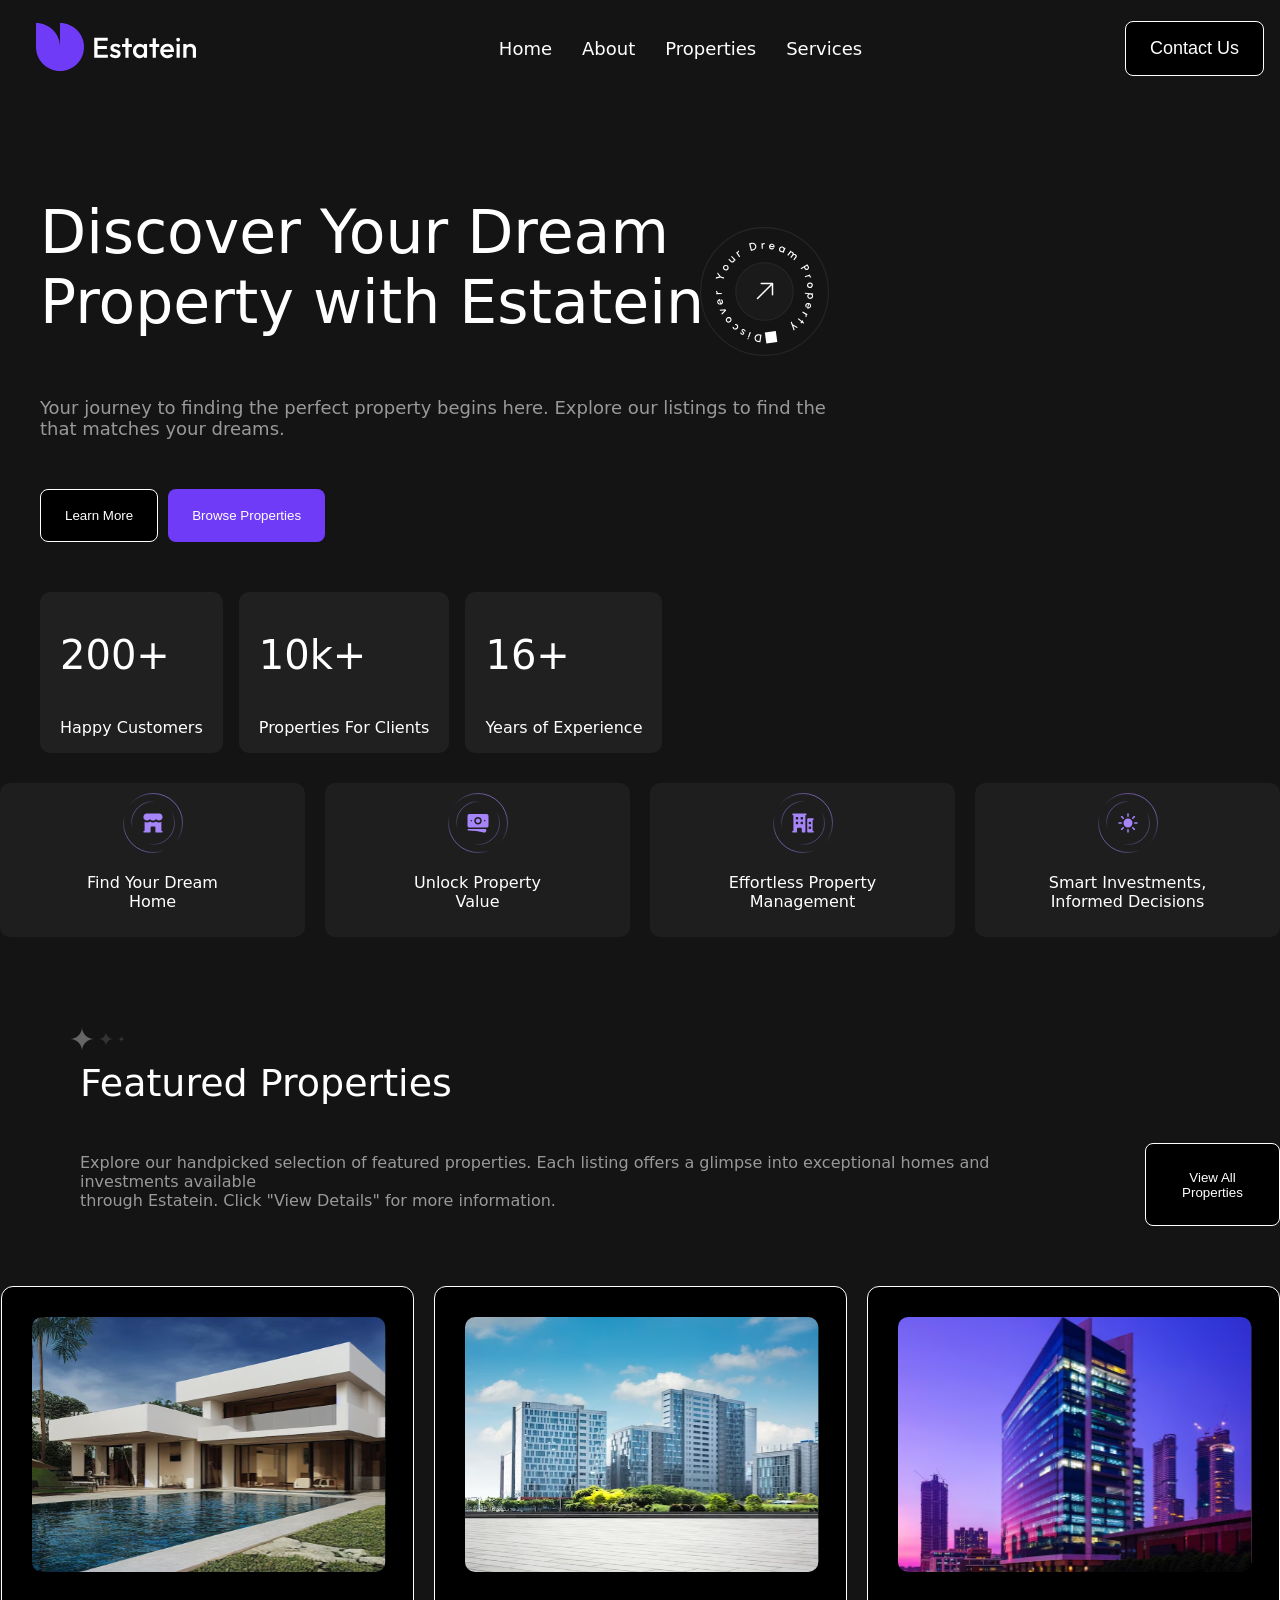
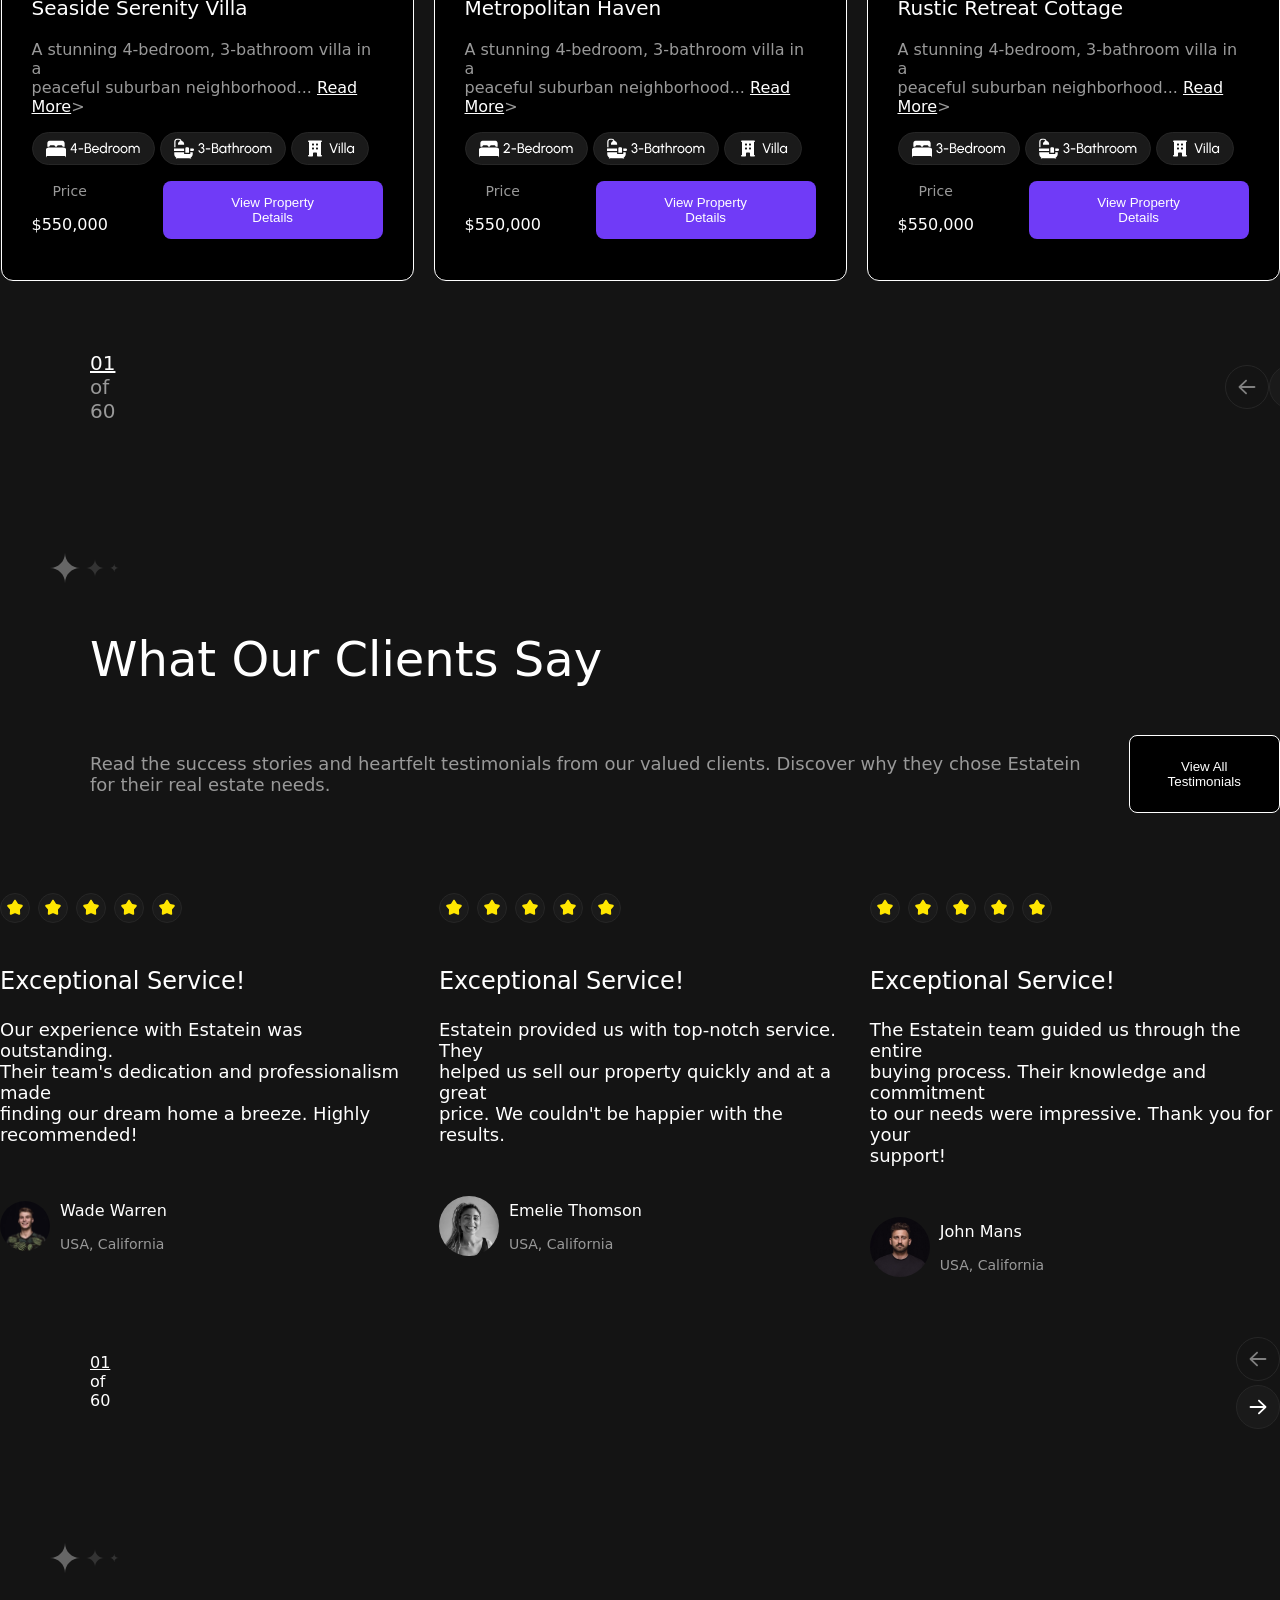
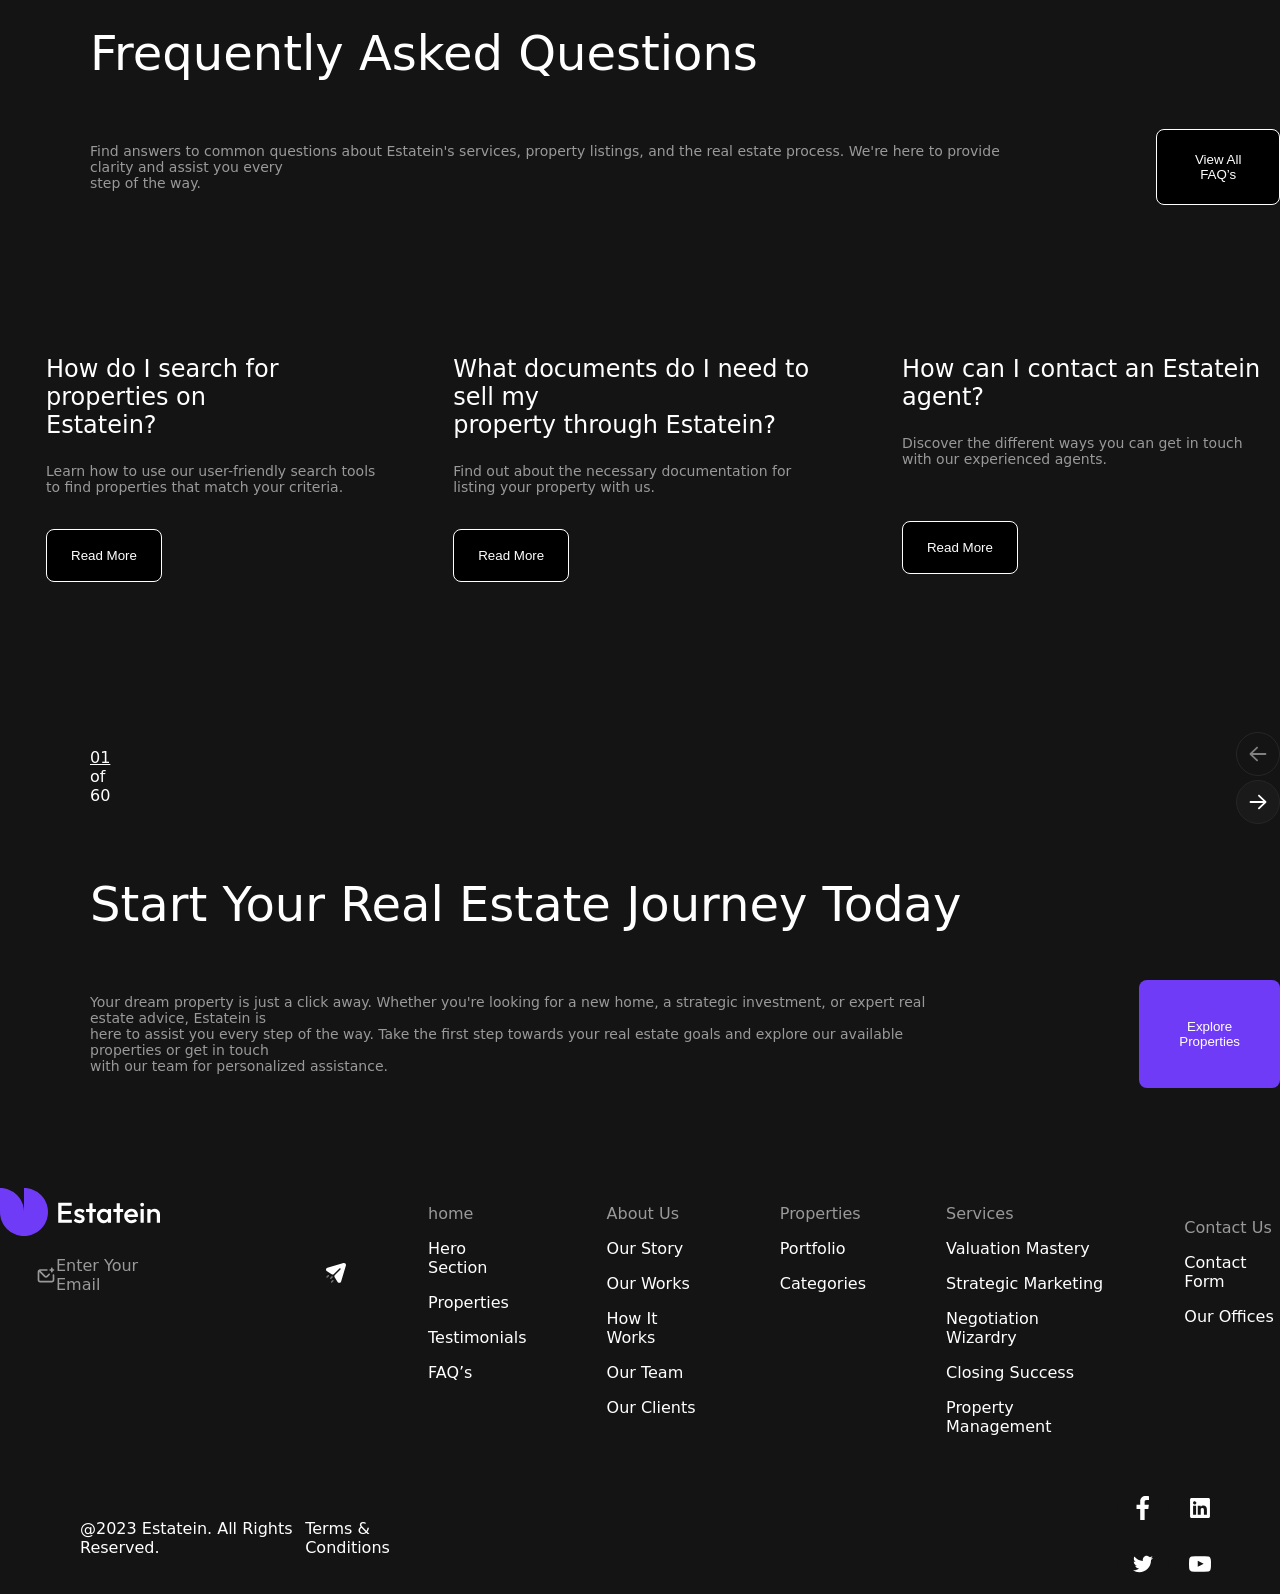
==== index.html @ 076585f3 "6oylik" ====
<!DOCTYPE html>
 <html lang="en">
 <head>
    <meta charset="UTF-8">
    <meta name="viewport" content="width=device-width, initial-scale=1.0">
    <title>Estate</title>
    <link rel="stylesheet" href="./styles/main.css">
 </head>
 <body>
    <nav class="nav">
        <div class="container">
            <div class="nav__wrapper">
                 <a href="#"><img class="nav__img--image" src="./aseets/icon/Logo (2).svg" alt=""></a>
                 <ul class="nav__ul">
                    <li><a href="#"><span>Home</span></a></li>
                    <li><a href="#"><span>About</span></a></li>
                    <li><a href="#"><span>Properties</span></a></li>
                    <li><a href="#"><span>Services</span></a></li>
                 </ul>
                 <button class="nav__btn">Contact Us</button>
                 <img class="nav__img" src="./aseets/icon/Icon (1).svg" alt="">
            </div>
        </div>
    </nav>
    <main>
        <section class="hero">
            <div class="container">
                <div class="hero__wrapper">
                    <img class="hero__image" src="./aseets/images/Container.svg" alt="">
                    <p class="hero__title">Discover Your Dream <br>Property with Estatein</p>
                    <p class="hero__infos">Your journey to finding the perfect property begins here. <br>Explore our listings to find the home that matches your <br>dreams.</p>
                    <div>
                        <button class="hero__btn--button">Learn More</button>
                        <button class="hero__btn">Browse Properties</button>
                    </div>
                    <img class="hero__img" src="./aseets/icon/Sub Container (1).svg" alt="">
                    <div class="hero__cards--card">
                        <div class="hero__card--info">
                            <p class="hero__price--card">200+</p>
                            <p>Happy Customers</p>
                        </div>
                        <div class="hero__card--info">
                            <p class="hero__price--card">10k+</p>
                            <p>Properties For Clients</p>
                        </div>
                        <div class="hero__card--infoo">
                            <p class="hero__price--card">16+</p>
                            <p>Years of Experience</p>
                        </div>
                    </div>
                    <div class="hero__card--infoies">
                        <div class="hero__card--infos">
                            <img src="./aseets/icon/Icon Container.svg" alt="">
                            <div>
                                <p>Find Your Dream <br>Home</p>
                            </div>
                        </div>
                        <div class="hero__card--infos">
                            <img src="./aseets/icon/Icon Container (1).svg" alt="">
                            <div>
                                <p>Unlock Property <br>Value</p>
                            </div>
                        </div>
                        <div class="hero__card--infos">
                            <img src="./aseets/icon/Icon Container (2).svg" alt="">
                            <div>
                                <p>Effortless Property <br>Management</p>
                            </div>
                        </div>
                        <div class="hero__card--infos">
                            <img src="./aseets/icon/Icon Container (3).svg" alt="">
                            <div>
                                <p>Smart Investments, <br>Informed Decisions</p>
                            </div>
                        </div>
                    </div>
                    <div class="hero__infos--card">
                        <div>
                           <div>
                             <p class="hero__title--info">Discover Your Dream <br>Property with Estatein</p>
                            <p class="hero__info--title">Your journey to finding the perfect property begins here. Explore our listings to find the <br>that matches your dreams.</p>
                           </div>
                            <div class="hero__button--btn">
                                <button class="hero__btns">Learn More</button>
                                <button class="hero__button">Browse Properties</button>
                            </div>
                            <div class="hero__cards">
                                <div class="hero__card">
                                    <p class="hero__price">200+</p>
                                    <p>Happy Customers</p>
                                </div>
                                <div class="hero__card">
                                    <p class="hero__price">10k+</p>
                                    <p>Properties For Clients</p>
                                </div>
                                <div class="hero__card">
                                    <p class="hero__price">16+</p>
                                    <p>Years of Experience</p>
                                </div>
                            </div>
                        </div>
                        <div>
                                <img src="./aseets/images/Image (5).svg" alt="">
                            </div>
                                <img class="hero__sub" src="./aseets/icon/Sub Container (2).svg" alt="">
                    </div>
                     <div class="hero__cards--img">
                        <div class="hero__card--infoss">
                            <img src="./aseets/icon/Icon Container.svg" alt="">
                            <div>
                                <p>Find Your Dream <br>Home</p>
                            </div>
                        </div>
                        <div class="hero__card--infoss">
                            <img src="./aseets/icon/Icon Container (1).svg" alt="">
                            <div>
                                <p>Unlock Property <br>Value</p>
                            </div>
                        </div>
                        <div class="hero__card--infoss">
                            <img src="./aseets/icon/Icon Container (2).svg" alt="">
                            <div>
                                <p>Effortless Property <br>Management</p>
                            </div>
                        </div>
                        <div class="hero__card--infoss">
                            <img src="./aseets/icon/Icon Container (3).svg" alt="">
                            <div>
                                <p>Smart Investments, <br>Informed Decisions</p>
                            </div>
                        </div>
                    </div>
                </div>
            </div>
        </section>
        <section class="properties">
            <div class="container">
                <div class="properties__wrapper">
                    <img class="properties__img" src="./aseets/icon/Abstract Design.svg" alt="">
                    <p class="properties__title">Featured Properties</p>
                    <p class="properties__info">Explore our handpicked selection of featured properties. <br>Each listing offers a glimpse into exceptional homes and <br>investments available through Estatein.</p>
                    <div class="properties__card">
                        <img class="properties__image" src="./aseets/images/Image (6).svg" alt="">
                        <p class="properties__title--info">Rustic Retreat Cottage</p>
                        <p class="properties__info--title">An elegant 3-bedroom, 2.5-bathroom townhouse <br>in a gated community... Read More</p>
                    </div>
                    <div class="properties__img--image">
                        <img src="./aseets/icon/Container (1).svg" alt="">
                        <img src="./aseets/icon/Container (2).svg" alt="">
                        <div>
                            <img src="./aseets/icon/Container (3).svg" alt="">
                        </div>
                    </div>
                    <div class="properties__cards">
                        <div>
                            <p class="properties__price">Price</p>
                            <p class="properties__price--som">$550,000</p>
                        </div>
                        <div>
                            <button class="properties__btn">View Property Details</button>
                        </div>
                    </div>
                    <div class="properties__cardss">
                        <div>
                            <div>
                                <img class="properties__design" src="./aseets/icon/Abstract Design (1).svg" alt="">
                                <p class="properties__titlee">Featured Properties</p>
                                <div class="properties__btn--button">
                                    <p class="properties__infos">Explore our handpicked selection of featured properties. Each listing offers a glimpse into exceptional homes and investments available <br>through Estatein. Click "View Details" for more information.</p>
                                    <button class="properties__all">View All Properties</button>
                                </div>
                            </div>
                            <div class="properties__card--cards">
                                <div class="properties__card--btn">
                                    <img src="./aseets/images/Image (7).svg" alt="">
                                    <p class="properties__villa">Seaside Serenity Villa</p>
                                    <p class="properties__a">A stunning 4-bedroom, 3-bathroom villa in a <br>peaceful suburban neighborhood... <u class="properties__u">Read More</u>></p>
                                    <div class="properties__imgg">
                                        <img src="./aseets/icon/Container (1).svg" alt="">
                                        <img src="./aseets/icon/Container (2).svg" alt="">
                                        <img src="./aseets/icon/Container (3).svg" alt="">
                                    </div>
                                    <div class="properties__button">
                                       <div>
                                         <p class="properties__info--price">Price</p>
                                        <p>$550,000</p>
                                       </div>
                                       <button class="properties__button--btn">View Property Details</button>
                                    </div>
                                </div>
                                 <div class="properties__card--btn">
                                    <img src="./aseets/images/Image (8).svg" alt="">
                                    <p class="properties__villa">Metropolitan Haven</p>
                                    <p class="properties__a">A stunning 4-bedroom, 3-bathroom villa in a <br>peaceful suburban neighborhood... <u class="properties__u">Read More</u>></p>
                                    <div class="properties__imgg">
                                        <img src="./aseets/icon/Container (5).svg" alt="">
                                        <img src="./aseets/icon/Container (2).svg" alt="">
                                        <img src="./aseets/icon/Container (3).svg" alt="">
                                    </div>
                                    <div class="properties__button">
                                       <div>
                                         <p class="properties__info--price">Price</p>
                                        <p>$550,000</p>
                                       </div>
                                       <button class="properties__button--btn">View Property Details</button>
                                    </div>
                                </div>
                                 <div class="properties__card--btn">
                                    <img src="./aseets/images/Image (9).svg" alt="">
                                    <p class="properties__villa">Rustic Retreat Cottage</p>
                                    <p class="properties__a">A stunning 4-bedroom, 3-bathroom villa in a <br>peaceful suburban neighborhood... <u class="properties__u">Read More</u>></p>
                                    <div class="properties__imgg">
                                        <img src="./aseets/icon/Container (4).svg" alt="">
                                        <img src="./aseets/icon/Container (2).svg" alt="">
                                        <img src="./aseets/icon/Container (3).svg" alt="">
                                    </div>
                                    <div class="properties__button">
                                       <div>
                                         <p class="properties__info--price">Price</p>
                                        <p>$550,000</p>
                                       </div>
                                       <button class="properties__button--btn">View Property Details</button>
                                    </div>
                                </div>
                            </div>
                        </div>
                    </div>
                </div>
            </div>
        </section>
        <section class="say">
            <div class="container">
                <div class="say__wrapper">
                    <div class="say__card">
                        <button class="say__btn">View All Properties</button>
                        <div class="say__info">
                            <img src="./aseets/icon/Button.svg" alt="">
                            <p><u>01 </u>of 60</p>
                            <img src="./aseets/icon/Button (1).svg" alt="">
                        </div>
                    </div>
                    <div>
                        <div class="say__our">
                        <img class="say__img" src="/aseets/icon/Abstract Design (2).svg" alt="">
                        <p class="say__title">What Our Clients Say</p>
                        <p class="say__say">Read the success stories and heartfelt testimonials from <br>our valued clients. Discover why they chose Estatein for <br>their real estate needs.</p>
                        </div>
                        <div>
                            <div class="say__infos">
                                <p class="say__price"><u class="say__u">01</u> of 60</p>
                                <img class="say__image" src="./aseets/icon/Button.svg" alt="">
                                <img src="./aseets/icon/Button (1).svg" alt="">
                            </div>
                            <div class="say__card--cards">
                                <img class="say__img--image" src="./aseets/icon/Abstract Design (3).svg" alt="">
                                <p class="say__sayy">What Our Clients Say</p>
                                <div class="say__cards">
                                    <p class="say__the">Read the success stories and heartfelt testimonials from our valued clients. Discover why they chose Estatein for their real estate needs.</p>
                                    <button class="say__button">View All Testimonials</button>
                                </div>
                                <div>
                                    <div class="say__cardss">
                                        <img src="./aseets/icon/Container (6).svg" alt="">
                                        <p class="say__ser">Exceptional Service!</p>
                                        <p class="say__with">Our experience with Estatein was outstanding. <br>Their team's dedication and professionalism <br>made finding our dream home a breeze. Highly <br>recommended!</p>
                                        <div class="say__image--img">
                                            <img src="./aseets/icon/Profile.svg" alt="">
                                            <div>
                                                <p class="say__wade">Wade Warren</p>
                                                <p class="say__usa">USA, California</p>
                                            </div>
                                        </div>
                                    </div>
                                    <div class="say__cards--info">
                                        <div class="say__infoss">
                                            <img src="./aseets/icon/Container (6).svg" alt="">
                                            <p class="say__ice">Exceptional Service!</p>
                                            <p class="say__ir">Our experience with Estatein was outstanding. <br>Their team's dedication and professionalism made <br>finding our dream home a breeze. Highly <br>recommended!</p>
                                            <div class="say__image--img">
                                            <img src="./aseets/icon/Profile.svg" alt="">
                                            <div>
                                                <p class="say__wade">Wade Warren</p>
                                                <p class="say__usa">USA, California</p>
                                            </div>
                                            </div>
                                        </div>
                                        <div class="say__infoss">
                                            <img src="./aseets/icon/Container (6).svg" alt="">
                                            <p class="say__ice">Exceptional Service!</p>
                                            <p class="say__ir">Estatein provided us with top-notch service. They <br>helped us sell our property quickly and at a great <br>price. We couldn't be happier with the results. </p>
                                            <div class="say__image--img">
                                            <img src="./aseets/icon/Profile (1).svg" alt="">
                                            <div>
                                                <p class="say__wade">Emelie Thomson</p>
                                                <p class="say__usa">USA, California</p>
                                            </div>
                                            </div>
                                        </div>
                                        <div class="say__infoss">
                                            <img src="./aseets/icon/Container (6).svg" alt="">
                                            <p class="say__ice">Exceptional Service!</p>
                                            <p class="say__ir">The Estatein team guided us through the entire <br>buying process. Their knowledge and commitment <br>to our needs were impressive. Thank you for your <br>support!</p>
                                            <div class="say__image--img">
                                            <img src="./aseets/icon/Profile (2).svg" alt="">
                                            <div>
                                                <p class="say__wade">John Mans</p>
                                                <p class="say__usa">USA, California</p>
                                            </div>
                                            </div>
                                        </div>
                                    </div>
                                </div>
                            </div>
                        </div>
                    </div>
                </div>
            </div>
        </section>
        <section>
            <div class="container">
                <div class="asked__wrapper">
                    <div class="asked__cards">
                    <button class="asked__btn">View All Testimonials</button>
                    <div class="asked__card">
                        <img src="./aseets/icon/Button.svg" alt="">
                        <p><u>01 </u>of 60</p>
                        <img src="./aseets/icon/Button (1).svg" alt="">
                    </div>
                    <div>
                    </div>
                    </div>
                    <div class="asked__to">
                            <img class="asked__img--image" src="./aseets/icon/Abstract Design (2).svg" alt="">
                            <p class="asked__ques">Frequently Asked Questions</p>
                            <p class="asked__findd">Find answers to common questions about Estatein's services, property listings, and the real estate process. We're here to provide clarity and assist you every step of the way.</p>
                            <div class="asked__for">
                                <p class="asked__how">How do I search for properties on <br>Estatein?</p>
                                <p class="asked__lorem">Learn how to use our user-friendly search tools <br>to find properties that match your criteria.</p>
                                <button class="asked__btn--button">Read More</button>
                            </div>
                        </div>
                    <div>
                        <div class="asked__infoss">
                            <div class="asked__cardss">
                                <p class="asked__price"><u>01 </u>of 60</p>
                                <div class="asked__img">
                                    <img src="./aseets/icon/Button.svg" alt="">
                                    <img src="./aseets/icon/Button (1).svg" alt="">
                                </div>
                            </div>
                            <div>
                                <img class="asked__image" src="./aseets/icon/Abstract Design (4).svg" alt="">
                                <p class="asked__asked">Frequently Asked Questions</p>
                                <div class="asked__infos">
                                    <p class="asked__find">Find answers to common questions about Estatein's services, property listings, and the real estate process. We're here to provide clarity and assist you every <br>step of the way.</p>
                                    <button class="asked__button">View All FAQ’s</button>
                                </div>
                            </div>
                            <div class="asked__for--info">
                                <div class="asked__for">
                                <p class="asked__how">How do I search for properties on <br>Estatein?</p>
                                <p class="asked__lorem">Learn how to use our user-friendly search tools <br>to find properties that match your criteria.</p>
                                <button class="asked__btn--button">Read More</button>
                            </div>
                            <div class="asked__for">
                                <p class="asked__how">What documents do I need to sell my <br>property through Estatein?</p>
                                <p class="asked__lorem">Find out about the necessary documentation for <br>listing your property with us.</p>
                                <button class="asked__btn--button">Read More</button>
                            </div>
                            <div class="asked__for">
                                <p class="asked__how">How can I contact an Estatein agent? </p>
                                <p class="asked__lorem">Discover the different ways you can get in touch <br>with our experienced agents.</p>
                                <button class="asked__btn--btn">Read More</button>
                            </div>
                            </div>
                        </div>
                        <div class="asked__cardsss">
                               <button class="asked__all">View All FAQ’s</button>
                                <div class="asked__cardd">
                                <img src="./aseets/icon/Button.svg" alt="">
                                <p><u>01 </u>of 60</p>
                                <img src="./aseets/icon/Button (1).svg" alt="">
                                </div>
                        </div>
                         <div class="asked__cardss">
                                <p class="asked__price"><u>01 </u>of 60</p>
                                <div class="asked__img">
                                    <img src="./aseets/icon/Button.svg" alt="">
                                    <img src="./aseets/icon/Button (1).svg" alt="">
                                </div>
                            </div>
                    </div>
                </div>
            </div>
        </section>
        <section class="real">
            <div class="container">
                <div class="real__wrapper">
                    <div class="real__card">
                    <p class="real__real">Start Your Real Estate <br>Journey Today</p>
                    <p class="real__your">Your dream property is just a click away. Whether you're looking for a new home, a strategic investment, or expert real estate advice, Estatein is here to assist you every step of the way. Take the first step towards your real estate goals and explore our available properties or get in touch with our team for personalized assistance.</p>
                    <button class="real__btn">Explore Properties</button>
                    </div>
                    <div>
                        <div class="real__info">
                            <p class="real__infos">Start Your Real Estate Journey Today</p>
                           <div class="real__cards">
                             <p class="real__just">Your dream property is just a click away. Whether you're looking for a new home, a strategic investment, or expert real estate advice, Estatein is <br>here to assist you every step of the way. Take the first step towards your real estate goals and explore our available properties or get in touch <br>with our team for personalized assistance.</p>
                             <button class="real__button">Explore Properties</button>
                           </div>
                        </div>
                    </div>
                </div>
            </div>
        </section>
    </main>
    <footer class="footer">
        <div>
            <div class="footer__card--cards">
                <img class="footer__info" src="./aseets/icon/Logo (3).svg" alt="">
                <div class="footer__card">
                    <img class="footer__img" src="./aseets/icon/Icon (4).svg" alt="">
                    <p>Enter Your Email</p>
                    <div>
                        <img class="footer__image" src="./aseets/icon/Icon (5).svg" alt="">
                    </div>
                </div>
                <div class="footer__cards">
                    <div class="footer__card--one">
                        <p class="footer__home">home</p>
                        <p>Hero Section</p>
                        <p>Properties</p>
                        <p>Testimonials</p>
                        <p>FAQ’s</p>
                    </div>
                    <div>
                        <p class="footer__about">About Us</p>
                        <p>Our Story</p>
                        <p>Our Works</p>
                        <p>How It Works</p>
                        <p>Our Team</p>
                        <p>Our Clients</p>
                    </div>
                     <div>
                    <div>
                        <p class="footer__pro">Properties</p>
                        <p>Portfolio</p>
                        <p>Categories</p>
                    </div>
                        <p class="footer__us">Contact Us</p>
                        <p>Contact Form</p>
                        <p>Our Offices</p>
                    </div>
                    <div class="footer__cardss">
                        <p class="footer__ser">Services</p>
                        <p>Valuation Mastery</p>
                        <p>Strategic Marketing</p>
                        <p>Negotiation Wizardry</p>
                        <p>Closing Success</p>
                        <p>Property Management</p>
                    </div>
                </div>
                <div class="footer__infoss">
                <img src="./aseets/icon/Social Icon.svg" alt="">
                <p>@2023 Estatein. All Rights Reserved.</p>
                <p>Terms & Conditions</p>
                </div>
            </div>
            <div class="footer__cardd">
                <div>
                    <img src="./aseets/icon/Logo (4).svg" alt="">
                    <div class="footer__card">
                    <img class="footer__img" src="./aseets/icon/Icon (4).svg" alt="">
                    <p>Enter Your Email</p>
                    <div>
                        <img class="footer__image" src="./aseets/icon/Icon (5).svg" alt="">
                    </div>
                </div>
                </div>
                <div class="footer__color">
                        <p class="footer__home">home</p>
                        <p>Hero Section</p>
                        <p>Properties</p>
                        <p>Testimonials</p>
                        <p>FAQ’s</p>
                </div>
                <div class="footer__whit">
                        <p class="footer__about">About Us</p>
                        <p>Our Story</p>
                        <p>Our Works</p>
                        <p>How It Works</p>
                        <p>Our Team</p>
                        <p>Our Clients</p>
                </div>
                <div class="footer__proper">
                        <p class="footer__pro">Properties</p>
                        <p>Portfolio</p>
                        <p>Categories</p>
                </div>
                <div class="footer__servic">
                        <p class="footer__ser">Services</p>
                        <p>Valuation Mastery</p>
                        <p>Strategic Marketing</p>
                        <p>Negotiation Wizardry</p>
                        <p>Closing Success</p>
                        <p>Property Management</p>
                </div>
                <div class="footer__contact">
                        <p class="footer__us">Contact Us</p>
                        <p>Contact Form</p>
                        <p>Our Offices</p>
                </div>
            </div>
            <div>
                <div class="footer__color--img">
                   <div class="footer__data">
                    <p>@2023 Estatein. All Rights Reserved.</p>
                    <p>Terms & Conditions</p>
                   </div>
                    <div class="footer__button">
                        <a href="https://www.facebook.com/"><img src="./aseets/icon/Button (2).svg" alt=""></a>
                        <a href="https://www.linkedin.com/login"> <img src="./aseets/icon/Button (3).svg" alt=""></a>
                        <a href="https://x.com/"><img src="./aseets/icon/Button (4).svg" alt=""></a>
                        <a href="https://www.youtube.com/"><img src="./aseets/icon/Button (5).svg" alt=""></a>
                    </div>
                </div>
            </div>
        </div>
    </footer>
 </body>
 </html>
---- styles/main.css ----
.container {
  max-width: 1440px;
  margin: 0 auto;
  width: 100%;
  min-width: 320px;
}

.nav__wrapper {
  padding: 20px 16px;
  align-items: center;
  justify-content: center;
  justify-content: space-between;
  display: flex;
}
.nav__ul {
  display: none;
}
.nav__btn {
  display: none;
}

@media (min-width: 1240px) {
  .nav__wrapper {
    align-items: center;
    display: flex;
  }
  .nav__img {
    display: none;
  }
  .nav__ul {
    display: flex;
    gap: 30px;
    color: white;
    font-size: 18px;
  }
  .nav__btn {
    padding: 16px 24px;
    font-size: 18px;
    background-color: black;
    border: 1px solid white;
    color: white;
    border-radius: 8px;
    display: flex;
    cursor: pointer;
  }
  .nav__btn:hover {
    background: rgba(0, 0, 255, 0.454);
    transition: 2s;
    transform: scale(1.1);
  }
  .nav__img--image {
    margin-left: 20px;
  }
}
.hero__wrapper {
  padding-top: 40px;
  color: white;
  position: relative;
}
.hero__img {
  display: flex;
  position: absolute;
  top: 270px;
  right: 250px;
}
.hero__title {
  font-size: 28px;
  margin-left: 16px;
  padding-top: 16px;
}
.hero__infos {
  color: rgb(153, 153, 153);
  font-size: 14px;
  margin-left: 16px;
}
.hero__image {
  margin-left: 16px;
}
.hero__btn {
  background: rgb(112, 59, 247);
  color: white;
  padding: 14px 120px;
  font-size: 14px;
  margin-left: 16px;
  border-radius: 8px;
  border: none;
  margin-left: 16px;
}
.hero__btn--button {
  color: white;
  border: 1px solid white;
  background: black;
  margin-left: 16px;
  border-radius: 8px;
  padding: 18px 143px;
  margin-bottom: 10px;
  margin-top: 40px;
}
.hero__cards--card {
  display: flex;
  flex-wrap: wrap;
  justify-content: center;
  text-align: center;
  align-items: center;
  gap: 12px;
  margin-top: 40px;
}
.hero__price--card {
  font-size: 24px;
}
.hero__card--info {
  background-color: rgba(38, 38, 38, 0.551);
  border-radius: 10px;
}
.hero__card--infoo {
  background-color: rgba(38, 38, 38, 0.551);
  border-radius: 10px;
  padding: 5px 80px 10px 80px;
}
.hero__card--infos {
  background-color: rgba(38, 38, 38, 0.551);
  padding-top: 10px;
  padding-left: 10px;
  padding-right: 10px;
  padding-bottom: 10px;
  border-radius: 10px;
}
.hero__card--infoies {
  justify-content: center;
  align-items: center;
  text-align: center;
  display: flex;
  flex-wrap: wrap;
  gap: 10px;
  margin-top: 40px;
}
.hero__title--info {
  display: none;
}
.hero__info--title {
  display: none;
}
.hero__btns {
  display: none;
}
.hero__button {
  display: none;
}
.hero__price {
  display: none;
}
.hero__cards {
  display: none;
}
.hero__infos--card {
  display: none;
}
.hero__button--btn {
  display: none;
}
.hero__sub {
  display: none;
}
.hero__cards--img {
  display: none;
}

@media (min-width: 1240px) {
  .hero__card--infoss {
    align-items: center;
    justify-content: center;
    text-align: center;
    background-color: rgba(38, 38, 38, 0.551);
    padding-top: 10px;
    padding-left: 10px;
    padding-right: 10px;
    padding-bottom: 10px;
    border-radius: 10px;
    width: 450px;
  }
  .hero__card--infoss:hover {
    transform: scale(0.9);
    transition: 2s;
    box-shadow: rgba(3, 66, 255, 0.25) 0px 80px 55px, rgba(4, 8, 244, 0.12) 0px -12px 30px, rgba(14, 1, 255, 0.12) 0px 20px 100px, rgba(21, 1, 246, 0.17) 0px 12px 13px, rgba(0, 0, 0, 0.09) 0px 100px 54px;
  }
  .hero__cards--img {
    display: flex;
    gap: 20px;
    margin-top: 30px;
  }
  .hero__card--infoies {
    display: none;
  }
  .hero__btn--button {
    display: none;
  }
  .hero__title {
    display: none;
  }
  .hero__infos {
    display: none;
  }
  .hero__image {
    display: none;
  }
  .hero__btn {
    display: none;
  }
  .hero__img {
    display: none;
  }
  .hero__title--info {
    font-size: 60px;
    margin-left: 40px;
    display: block;
  }
  .hero__info--title {
    font-size: 18px;
    color: rgb(153, 153, 153);
    margin-left: 40px;
    display: block;
  }
  .hero__btns {
    cursor: pointer;
    padding: 18px 24px;
    background-color: black;
    color: white;
    border: 1px solid white;
    border-radius: 8px;
    display: block;
  }
  .hero__btns:hover {
    transform: scale(1.1);
    transition: 2s;
    background-color: rgba(0, 0, 255, 0.505);
  }
  .hero__button:hover {
    background: rgba(112, 59, 247, 0.256);
    transform: scale(1.1);
    transition: 2s;
  }
  .hero__button {
    color: white;
    background: rgb(112, 59, 247);
    padding: 18px 24px;
    border: none;
    border-radius: 8px;
    margin-left: 10px;
    display: block;
    cursor: pointer;
  }
  .hero__price {
    font-size: 40px;
    display: block;
  }
  .hero__cards {
    display: flex;
    gap: 16px;
    margin-top: 50px;
    margin-left: 40px;
  }
  .hero__infos--card {
    position: relative;
    display: flex;
  }
  .hero__button--btn {
    margin-top: 50px;
    margin-left: 40px;
    display: flex;
  }
  .hero__sub {
    position: absolute;
    left: 700px;
    top: 90px;
    display: block;
  }
  .hero__sub:hover {
    transform: scale(1.2);
    transition: 2s;
  }
  .hero__card {
    background-color: rgba(46, 45, 45, 0.465);
    border-radius: 10px;
    padding-left: 20px;
    padding-right: 20px;
  }
  .hero__card:hover {
    transform: scale(0.9);
    transition: 2s;
    box-shadow: rgba(3, 66, 255, 0.25) 0px 80px 55px, rgba(4, 8, 244, 0.12) 0px -12px 30px, rgba(14, 1, 255, 0.12) 0px 20px 100px, rgba(21, 1, 246, 0.17) 0px 12px 13px, rgba(0, 0, 0, 0.09) 0px 100px 54px;
  }
  .hero__cards--card {
    display: none;
  }
}
.properties__wrapper {
  color: white;
}
.properties__info {
  color: rgb(153, 153, 153);
  font-size: 14px;
  margin-left: 16px;
  display: block;
}
.properties__title {
  font-size: 28px;
  margin-left: 16px;
  display: block;
}
.properties__img {
  margin-top: 61px;
  padding-left: 8px;
  display: flex;
}
.properties__image {
  margin-left: 40px;
  display: block;
  margin-top: 40px;
}
.properties__title--info {
  margin-left: 40px;
  font-size: 18px;
  display: block;
}
.properties__info--title {
  margin-left: 40px;
  font-size: 14px;
  color: rgb(153, 153, 153);
  display: block;
}
.properties__img--image {
  display: block;
  margin-left: 40px;
  padding-top: 20px;
}
.properties__price {
  display: block;
  font-size: 14px;
  color: rgb(153, 153, 153);
}
.properties__price--som {
  font-size: 18px;
  display: block;
}
.properties__btn {
  padding: 14px 35px;
  background: rgb(112, 59, 247);
  border-radius: 8px;
  border: none;
  color: white;
  display: block;
}
.properties__cards {
  display: flex;
  align-items: center;
  justify-content: center;
  gap: 30px;
  margin-top: 20px;
}
.properties__cardss {
  display: none;
}

@media (min-width: 1240px) {
  .properties__card--cards {
    display: flex;
    gap: 20px;
    justify-content: center;
    margin-top: 60px;
  }
  .properties__u {
    color: white;
  }
  .properties__button--btn {
    padding: 14px 47px;
    background: rgb(112, 59, 247);
    color: white;
    border: none;
    border-radius: 8px;
    margin-left: 55px;
    cursor: pointer;
  }
  .properties__button--btn:hover {
    background: rgba(112, 59, 247, 0.456);
    transition: 2s;
  }
  .properties__button {
    display: flex;
    align-items: center;
    text-align: center;
  }
  .properties__info--price {
    font-size: 14px;
    color: rgb(153, 153, 153);
  }
  .properties__villa {
    font-size: 20px;
  }
  .properties__a {
    color: rgb(153, 153, 153);
    font-size: 16px;
  }
  .properties__card--btn {
    border: 1px solid white;
    background-color: black;
    border-radius: 12px;
    width: 413px;
    padding: 30px;
  }
  .properties__card--btn:hover {
    transform: scale(0.9);
    transition: 2s;
    box-shadow: rgba(3, 66, 255, 0.25) 0px 80px 55px, rgba(4, 8, 244, 0.12) 0px -12px 30px, rgba(14, 1, 255, 0.12) 0px 20px 100px, rgba(21, 1, 246, 0.17) 0px 12px 13px, rgba(0, 0, 0, 0.09) 0px 100px 54px;
  }
  .properties__all {
    padding: 14px 20px;
    background-color: black;
    border: 1px solid white;
    color: white;
    border-radius: 8px;
    cursor: pointer;
  }
  .properties__all:hover {
    transform: scale(1.1);
    transition: 2s;
    background: rgba(0, 0, 255, 0.355);
  }
  .properties__btn--button {
    display: flex;
    gap: 150px;
  }
  .properties__infos {
    font-size: 16px;
    margin-top: 10px;
    margin-left: 80px;
    color: rgb(153, 153, 153);
  }
  .properties__titlee {
    font-size: 38px;
    margin-left: 80px;
    margin-top: 6px;
  }
  .properties__design {
    margin-top: 90px;
    margin-left: 70px;
  }
  .properties__cardss {
    display: block;
  }
  .properties__img--image {
    display: none;
  }
  .properties__info {
    display: none;
  }
  .properties__title {
    display: none;
  }
  .properties__img {
    display: none;
  }
  .properties__image {
    display: none;
  }
  .properties__title--info {
    display: none;
  }
  .properties__info--title {
    display: none;
  }
  .properties__imag--image {
    display: none;
  }
  .properties__price {
    display: none;
  }
  .properties__price--som {
    display: none;
  }
  .properties__btn {
    display: none;
  }
  .properties__cards {
    display: none;
  }
  .properties__img {
    display: none;
  }
  .properties__info {
    display: none;
  }
}
.say__wrapper {
  color: white;
}
.say__info {
  display: flex;
}
.say__img {
  margin-left: 8px;
  margin-top: 61px;
}
.say__card {
  display: flex;
  align-items: center;
  justify-content: center;
  gap: 47px;
  margin-top: 30px;
}
.say__btn {
  padding: 14px 20px;
  border: 1px solid white;
  background: black;
  border-radius: 8px;
  color: white;
}
.say__say {
  font-size: 14px;
  color: rgb(153, 153, 153);
  margin-left: 16px;
}
.say__title {
  font-size: 28px;
  margin-left: 16px;
}
.say__image--img {
  display: flex;
  align-items: center;
  gap: 10px;
}
.say__usa {
  color: rgb(153, 153, 153);
  font-size: 14px;
}
.say__wade {
  font-size: 16px;
}
.say__cardss {
  margin-top: 40px;
  margin-left: 46px;
  border-radius: 8px;
  display: block;
}
.say__with {
  font-size: 14px;
}
.say__ser {
  font-size: 18px;
}
.say__button {
  display: none;
}
.say__the {
  display: none;
}
.say__sayy {
  display: none;
}
.say__price {
  display: none;
}
.say__img--image {
  display: none;
}
.say__image {
  display: none;
}
.say__infos {
  display: none;
}
.say__infoss {
  display: none;
}

@media (min-width: 1240px) {
  .say__ir {
    font-size: 18px;
    color: rgb(255, 255, 255);
  }
  .say__ice {
    margin-top: 40px;
    font-size: 24px;
  }
  .say__image--img {
    margin-top: 40px;
  }
  .say__cards--info {
    display: flex;
    justify-content: center;
    margin-top: 80px;
    gap: 30px;
  }
  .say__infoss {
    display: block;
  }
  .say__cardss {
    display: none;
  }
  .say__our {
    display: none;
  }
  .say__card {
    display: none;
  }
  .say__infos {
    display: flex;
    color: white;
    margin-top: 50px;
  }
  .say__price {
    font-size: 20px;
    margin-left: 90px;
    display: block;
    color: rgb(153, 153, 153);
  }
  .say__u {
    color: white;
  }
  .say__image {
    margin-left: 1110px;
    display: block;
  }
  .say__img--image {
    margin-top: 110px;
    margin-left: 50px;
    display: flex;
  }
  .say__sayy {
    font-size: 48px;
    margin-left: 90px;
    display: block;
  }
  .say__the {
    font-size: 18px;
    color: rgb(153, 153, 153);
    margin-left: 90px;
    display: block;
  }
  .say__cards {
    display: flex;
  }
  .say__button {
    padding: 18px 24px;
    background: black;
    color: white;
    border: 1px solid white;
    border-radius: 8px;
    margin-left: 20px;
    cursor: pointer;
    display: block;
  }
  .say__button:hover {
    background: rgba(0, 0, 255, 0.323);
    transition: 2s;
    transform: scale(1.1);
  }
  .say__cardss:hover {
    transform: scale(1.1);
    transition: 2s;
  }
}
.asked__wrapper {
  color: white;
}
.asked__btn {
  padding: 14px 20px;
  border: 1px solid white;
  background: black;
  border-radius: 8px;
  color: white;
  margin-left: 16px;
}
.asked__card {
  display: flex;
  color: white;
  margin-left: 36px;
}
.asked__cards {
  display: flex;
  margin-top: 30px;
}
.asked__infoss {
  display: none;
}
.asked__ques {
  font-size: 28px;
  margin-left: 16px;
}
.asked__img--image {
  margin-top: 61px;
  margin-left: 8px;
}
.asked__findd {
  font-size: 14px;
  color: rgb(153, 153, 153);
  margin-left: 16px;
}
.asked__how {
  margin-top: 70px;
  margin-left: 46px;
  font-size: 18px;
}
.asked__lorem {
  color: rgb(153, 153, 153);
  margin-left: 46px;
  margin-top: 20px;
  font-size: 14px;
}
.asked__btn--button {
  padding: 14px 115px;
  color: white;
  background: black;
  border: 1px solid white;
  border-radius: 8px;
  margin-top: 20px;
  margin-left: 46px;
}
.asked__for--info {
  display: none;
}
.asked__cardsss {
  display: flex;
  align-items: center;
  margin-top: 40px;
}
.asked__all {
  padding: 14px 20px;
  border-radius: 8px;
  background: black;
  border: 1px solid white;
  color: white;
  margin-left: 16px;
  display: block;
}
.asked__img {
  margin-left: 79px;
}
.asked__cardd {
  display: flex;
  align-items: center;
  margin-left: 79px;
}
.asked__cardss {
  display: none;
}
.asked__cardd {
  display: flex;
}

@media (min-width: 1240px) {
  .asked__cardd {
    display: none;
  }
  .asked__all {
    display: none;
  }
  .asked__cardsss {
    display: none;
  }
  .asked__to {
    display: none;
  }
  .asked__infoss {
    display: block;
  }
  .asked__cards {
    display: none;
  }
  .asked__image {
    margin-left: 50px;
    margin-top: 110px;
  }
  .asked__asked {
    font-size: 48px;
    margin-left: 90px;
  }
  .asked__find {
    color: rgb(153, 153, 153);
    font-size: 14px;
    margin-left: 90px;
  }
  .asked__infos {
    display: flex;
  }
  .asked__cardss {
    display: flex;
    margin-top: 50px;
  }
  .asked__price {
    margin-left: 90px;
  }
  .asked__img {
    margin-left: 1120px;
    gap: 10px;
  }
  .asked__button {
    padding: 18px 24px;
    background: black;
    border: 1px solid white;
    color: white;
    border-radius: 8px;
    margin-left: 120px;
    cursor: pointer;
  }
  .asked__button:hover {
    background: rgba(0, 0, 255, 0.416);
    transform: scale(1.1);
    transition: 2s;
  }
  .asked__btn--button {
    padding: 18px 24px;
    color: white;
    background: black;
    border: 1px solid white;
    border-radius: 8px;
    margin-top: 20px;
    margin-left: 46px;
    cursor: pointer;
  }
  .asked__btn--button:hover {
    transform: scale(0.9);
    transition: 2s;
    background: rgba(0, 0, 255, 0.416);
  }
  .asked__btn--btn {
    padding: 18px 24px;
    color: white;
    background: black;
    border: 1px solid white;
    border-radius: 8px;
    margin-top: 40px;
    margin-left: 46px;
    cursor: pointer;
  }
  .asked__btn--btn:hover {
    background: rgba(0, 0, 255, 0.416);
    transition: 2s;
    transform: scale(0.9);
  }
  .asked__for--info {
    display: flex;
    justify-content: center;
    gap: 30px;
    margin-top: 80px;
  }
  .asked__how {
    font-size: 24px;
  }
  .asked__cardsss {
    display: flex;
    align-items: center;
    margin-top: 100px;
  }
  .asked__for:hover {
    transform: scale(1.1);
    transition: 2s;
  }
}
.real__wrapper {
  color: white;
}
.real__your {
  color: rgb(153, 153, 153);
  font-size: 14px;
  margin-left: 16px;
}
.real__real {
  font-size: 28px;
  margin-left: 16px;
  margin-top: 130px;
}
.real__btn {
  padding: 14px 122px;
  background: rgb(112, 59, 247);
  color: white;
  border: none;
  border-radius: 8px;
  margin-top: 30px;
  margin-left: 16px;
}
.real__card {
  display: block;
}
.real__info {
  display: none;
}

@media (min-width: 1240px) {
  .real__info {
    display: block;
  }
  .real__card {
    display: none;
  }
  .real__cards {
    display: flex;
  }
  .real__just {
    color: rgb(153, 153, 153);
    font-size: 14px;
    margin-left: 90px;
  }
  .real__button {
    padding: 14px 24px;
    background: rgb(112, 59, 247);
    border: none;
    color: white;
    cursor: pointer;
    border-radius: 8px;
    margin-left: 190px;
  }
  .real__button:hover {
    background: rgba(112, 59, 247, 0.409);
    transition: 2s;
    transform: scale(1.1);
  }
  .real__infos {
    font-size: 48px;
    margin-left: 90px;
  }
}
.footer__card {
  display: flex;
  align-items: center;
  color: rgb(153, 153, 153);
}
.footer__img {
  margin-left: 36px;
}
.footer__info {
  margin-top: 50px;
  margin-left: 16px;
}
.footer__image {
  margin-left: 180px;
}
.footer__cards {
  align-items: center;
  justify-content: center;
  display: flex;
  flex-wrap: wrap;
  color: white;
  gap: 70px;
  font-size: 14px;
}
.footer__us {
  color: rgb(153, 153, 153);
  font-size: 16px;
  margin-top: 30px;
  margin-bottom: 16px;
}
.footer__ser {
  color: rgb(153, 153, 153);
  font-size: 16px;
}
.footer__cardss {
  font-size: 14px;
}
.footer__home {
  color: rgb(153, 153, 153);
  font-size: 16;
}
.footer__about {
  color: rgb(153, 153, 153);
  font-size: 16px;
}
.footer__pro {
  color: rgb(153, 153, 153);
  font-size: 16px;
}
.footer__infoss {
  align-items: center;
  justify-content: center;
  text-align: center;
  color: white;
  font-size: 14px;
  margin-top: 40px;
}
.footer__cardd {
  display: none;
}

@media (min-width: 1240px) {
  .footer__card--cards {
    display: none;
  }
  .footer__color {
    color: white;
  }
  .footer__whit {
    color: white;
  }
  .footer__proper {
    color: white;
  }
  .footer__servic {
    color: white;
  }
  .footer__contact {
    color: white;
  }
  .footer__cardd {
    display: flex;
    justify-content: center;
    gap: 80px;
    margin-top: 100px;
  }
  .footer__color--img {
    color: white;
    display: flex;
    align-items: center;
    margin-top: 30px;
  }
  .footer__imgg {
    margin-left: 600px;
  }
  .footer__data {
    margin-left: 80px;
    gap: 10px;
    display: flex;
    align-items: center;
  }
  .footer__button {
    margin-left: 700px;
  }
  .footer__button:hover {
    transform: scale(1.1);
    transition: 2s;
    box-shadow: rgba(3, 66, 255, 0.25) 0px 90px 90px, rgba(4, 8, 244, 0.12) 0px -12px 30px, rgba(14, 1, 255, 0.12) 0px 20px 100px, rgba(21, 1, 246, 0.17) 0px 12px 13px, rgba(0, 0, 0, 0.09) 0px 100px 54px;
  }
}
html {
  overflow-x: hidden;
}

* {
  box-sizing: border-box;
}

body {
  background-color: #141414;
  font-family: system-ui, -apple-system, BlinkMacSystemFont, "Segoe UI", Roboto, Oxygen, Ubuntu, Cantarell, "Open Sans", "Helvetica Neue", sans-serif;
  margin: 0;
  transition: 0.6s linear;
}

a {
  color: inherit;
  text-decoration: none;
}

li {
  list-style-type: none;
  display: flex;
}

li:hover {
  color: blue;
  transition: 1s;
}/*# sourceMappingURL=main.css.map */
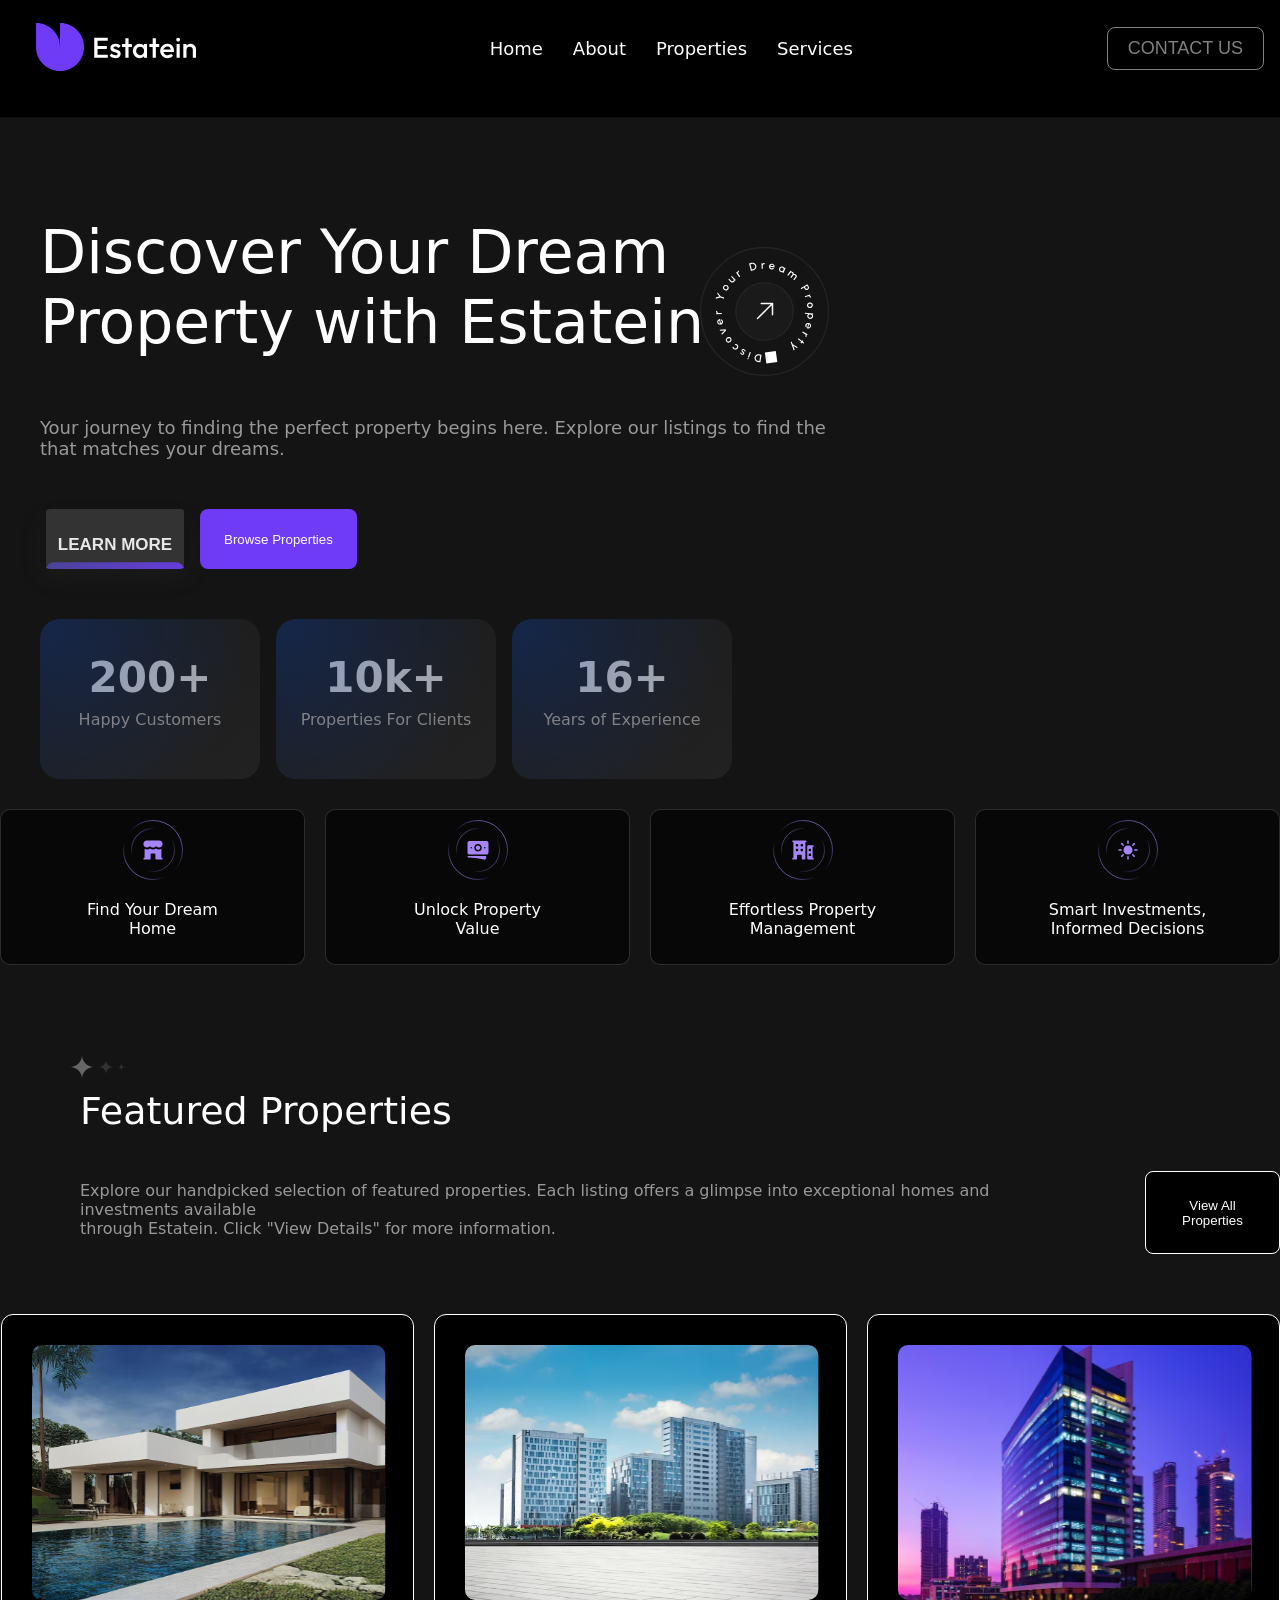
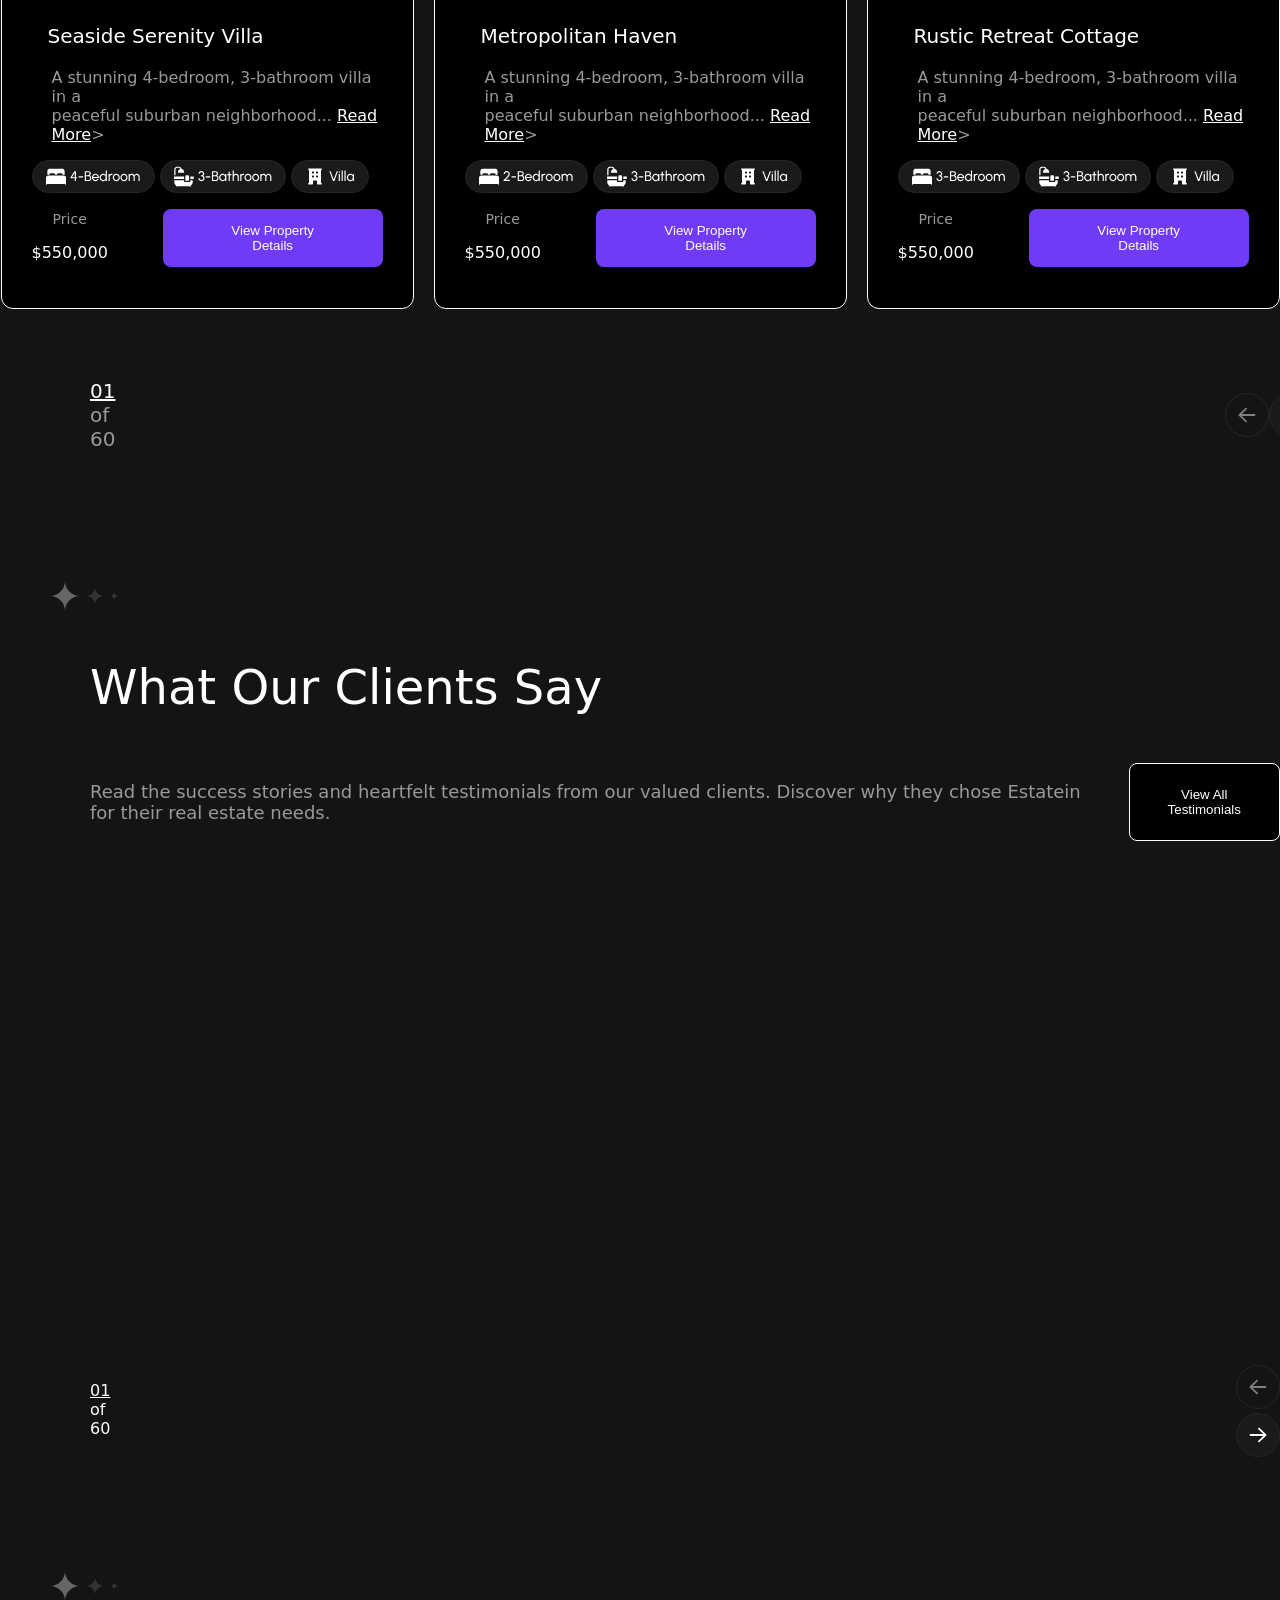
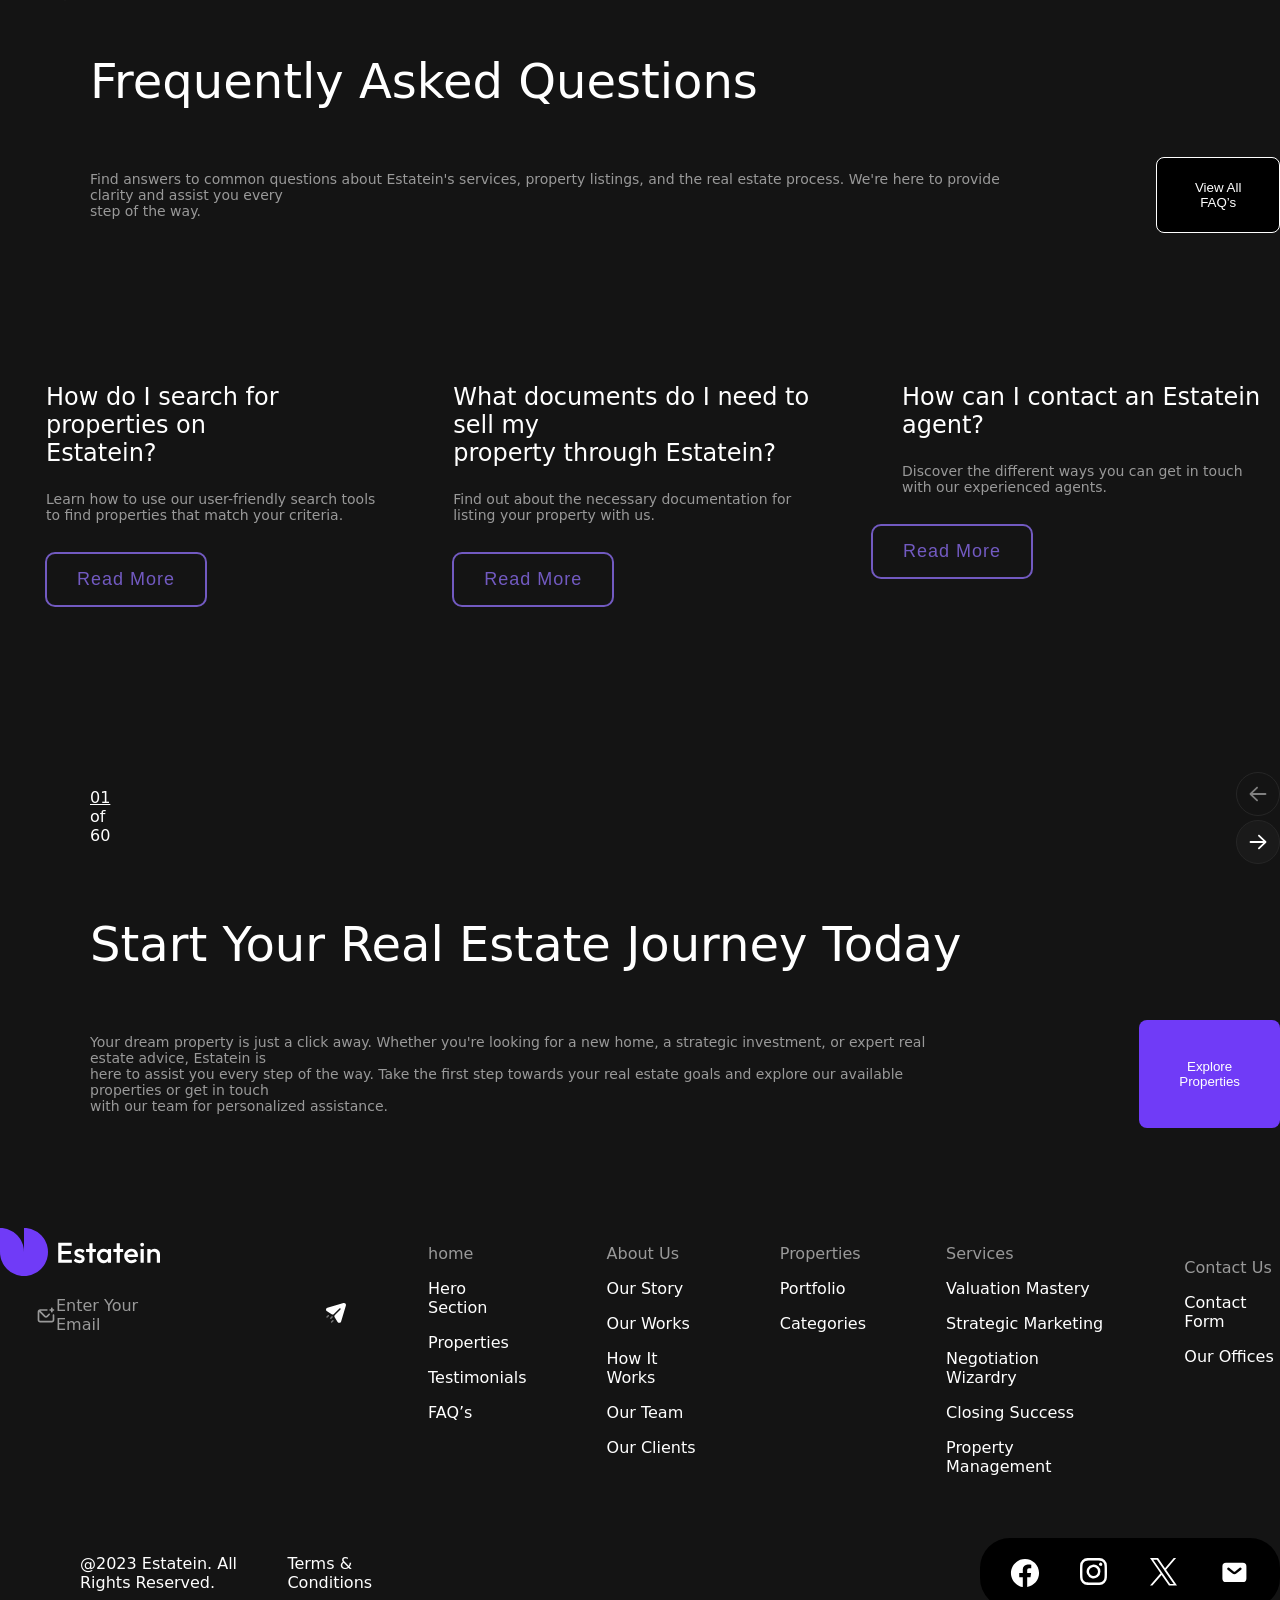
==== commit b2e7aa9f: "6oylikk" ====
--- a/index.html
+++ b/index.html
@@ -5,19 +5,27 @@
     <meta name="viewport" content="width=device-width, initial-scale=1.0">
     <title>Estate</title>
     <link rel="stylesheet" href="./styles/main.css">
+    <link href="https://unpkg.com/aos@2.3.1/dist/aos.css" rel="stylesheet">
+    <link
+            href="https://cdn.jsdelivr.net/npm/@fortawesome/fontawesome-free@7.2.0/css/fontawesome.min.css"
+            rel="stylesheet"
+    />
  </head>
  <body>
-    <nav class="nav">
+    <nav class="nav__header">
         <div class="container">
             <div class="nav__wrapper">
-                 <a href="#"><img class="nav__img--image" src="./aseets/icon/Logo (2).svg" alt=""></a>
+                 <a href="./"><img class="nav__img--image" src="./aseets/icon/Logo (2).svg" alt=""></a>
                  <ul class="nav__ul">
-                    <li><a href="#"><span>Home</span></a></li>
-                    <li><a href="#"><span>About</span></a></li>
-                    <li><a href="#"><span>Properties</span></a></li>
-                    <li><a href="#"><span>Services</span></a></li>
+                    <li><a href="./index.html"><span>Home</span></a></li>
+                    <li><a href="./about.html"><span>About</span></a></li>
+                    <li><a href="./Properties.html"><span>Properties</span></a></li>
+                    <li><a href="./sevic.html"><span>Services</span></a></li>
                  </ul>
-                 <button class="nav__btn">Contact Us</button>
+               <!-- From Uiverse.io by zjssun --> 
+               <button class="nav__bin">Contact Us</button>
+
+                </button>
                  <img class="nav__img" src="./aseets/icon/Icon (1).svg" alt="">
             </div>
         </div>
@@ -81,7 +89,8 @@
                             <p class="hero__info--title">Your journey to finding the perfect property begins here. Explore our listings to find the <br>that matches your dreams.</p>
                            </div>
                             <div class="hero__button--btn">
-                                <button class="hero__btns">Learn More</button>
+                                <!-- From Uiverse.io by gharsh11032000 --> 
+                                <button class="button">Learn More</button>
                                 <button class="hero__button">Browse Properties</button>
                             </div>
                             <div class="hero__cards">
@@ -99,31 +108,33 @@
                                 </div>
                             </div>
                         </div>
-                        <div>
+                        <div data-aos="flip-left"
+                        data-aos-easing="ease-out-cubic"
+                        data-aos-duration="1000">
                                 <img src="./aseets/images/Image (5).svg" alt="">
                             </div>
-                                <img class="hero__sub" src="./aseets/icon/Sub Container (2).svg" alt="">
+                                <img class="hero__box" src="./aseets/icon/Sub Container (2).svg" alt="">
                     </div>
                      <div class="hero__cards--img">
-                        <div class="hero__card--infoss">
+                        <div class="hero__card--infoss" data-aos="fade-up" data-aos-duration="2500">
                             <img src="./aseets/icon/Icon Container.svg" alt="">
                             <div>
                                 <p>Find Your Dream <br>Home</p>
                             </div>
                         </div>
-                        <div class="hero__card--infoss">
+                        <div class="hero__card--infoss" data-aos="fade-up" data-aos-duration="2500">
                             <img src="./aseets/icon/Icon Container (1).svg" alt="">
                             <div>
                                 <p>Unlock Property <br>Value</p>
                             </div>
                         </div>
-                        <div class="hero__card--infoss">
+                        <div class="hero__card--infoss" data-aos="fade-up" data-aos-duration="2500">
                             <img src="./aseets/icon/Icon Container (2).svg" alt="">
                             <div>
                                 <p>Effortless Property <br>Management</p>
                             </div>
                         </div>
-                        <div class="hero__card--infoss">
+                        <div class="hero__card--infoss" data-aos="fade-up" data-aos-duration="2500">
                             <img src="./aseets/icon/Icon Container (3).svg" alt="">
                             <div>
                                 <p>Smart Investments, <br>Informed Decisions</p>
@@ -138,28 +149,104 @@
                 <div class="properties__wrapper">
                     <img class="properties__img" src="./aseets/icon/Abstract Design.svg" alt="">
                     <p class="properties__title">Featured Properties</p>
-                    <p class="properties__info">Explore our handpicked selection of featured properties. <br>Each listing offers a glimpse into exceptional homes and <br>investments available through Estatein.</p>
-                    <div class="properties__card">
-                        <img class="properties__image" src="./aseets/images/Image (6).svg" alt="">
-                        <p class="properties__title--info">Rustic Retreat Cottage</p>
-                        <p class="properties__info--title">An elegant 3-bedroom, 2.5-bathroom townhouse <br>in a gated community... Read More</p>
-                    </div>
-                    <div class="properties__img--image">
-                        <img src="./aseets/icon/Container (1).svg" alt="">
-                        <img src="./aseets/icon/Container (2).svg" alt="">
-                        <div>
-                            <img src="./aseets/icon/Container (3).svg" alt="">
-                        </div>
-                    </div>
+                    <p class="properties__ex">Explore our handpicked selection of featured properties. <br>Each listing offers a glimpse into exceptional homes and <br>investments available through Estatein.</p>
                     <div class="properties__cards">
-                        <div>
-                            <p class="properties__price">Price</p>
-                            <p class="properties__price--som">$550,000</p>
-                        </div>
-                        <div>
-                            <button class="properties__btn">View Property Details</button>
-                        </div>
-                    </div>
+   <div class="properties__card">
+      <img class="properties__image" src="./aseets/images/Image (6).svg" alt="">
+      <p class="properties__villa">Seaside Serenity Villa</p>
+      <p class="properties__a">A stunning 4-bedroom, 3-bathroom villa in a <br>peaceful suburban neighborhood... <u class="properties__u">Read More</u></p>
+          <div class="properties__imgg">
+              <img src="./aseets/icon/Container (2).svg" alt="">
+              <img src="./aseets/icon/Container (2).svg" alt="">
+              <div>
+                <img src="./aseets/icon/Container (3).svg" alt="">
+              </div>
+          </div>
+      <div class="properties__button">
+        <div>
+        <p class="properties__info--price">Price</p>
+        <p>$550,000</p>
+      </div>
+    <button class="properties__button--btn">View Property Details</button>
+   </div>
+  </div>
+   <div class="card">
+      <img class="properties__image" src="./aseets/images/Image (6).svg" alt="">
+      <p class="properties__villa">Seaside Serenity Villa</p>
+      <p class="properties__a">A stunning 4-bedroom, 3-bathroom villa in a <br>peaceful suburban neighborhood... <u class="properties__u">Read More</u></p>
+          <div class="properties__imgg">
+              <img src="./aseets/icon/Container (2).svg" alt="">
+              <img src="./aseets/icon/Container (2).svg" alt="">
+              <div>
+                <img src="./aseets/icon/Container (3).svg" alt="">
+              </div>
+          </div>
+      <div class="properties__button">
+        <div>
+        <p class="properties__info--price">Price</p>
+        <p>$550,000</p>
+      </div>
+    <button class="properties__button--btn">View Property Details</button>
+   </div>
+  </div>
+   <div class="card">
+      <img class="properties__image" src="./aseets/images/Image (6).svg" alt="">
+      <p class="properties__villa">Seaside Serenity Villa</p>
+      <p class="properties__a">A stunning 4-bedroom, 3-bathroom villa in a <br>peaceful suburban neighborhood... <u class="properties__u">Read More</u></p>
+          <div class="properties__imgg">
+              <img src="./aseets/icon/Container (2).svg" alt="">
+              <img src="./aseets/icon/Container (2).svg" alt="">
+              <div>
+                <img src="./aseets/icon/Container (3).svg" alt="">
+              </div>
+          </div>
+      <div class="properties__button">
+        <div>
+        <p class="properties__info--price">Price</p>
+        <p>$550,000</p>
+      </div>
+    <button class="properties__button--btn">View Property Details</button>
+   </div>
+  </div>
+   <div class="card">
+      <img class="properties__image" src="./aseets/images/Image (6).svg" alt="">
+      <p class="properties__villa">Seaside Serenity Villa</p>
+      <p class="properties__a">A stunning 4-bedroom, 3-bathroom villa in a <br>peaceful suburban neighborhood... <u class="properties__u">Read More</u></p>
+          <div class="properties__imgg">
+              <img src="./aseets/icon/Container (2).svg" alt="">
+              <img src="./aseets/icon/Container (2).svg" alt="">
+              <div>
+                <img src="./aseets/icon/Container (3).svg" alt="">
+              </div>
+          </div>
+      <div class="properties__button">
+        <div>
+        <p class="properties__info--price">Price</p>
+        <p>$550,000</p>
+      </div>
+    <button class="properties__button--btn">View Property Details</button>
+   </div>
+  </div>
+   <div class="card">
+      <img class="properties__image" src="./aseets/images/Image (6).svg" alt="">
+      <p class="properties__villa">Seaside Serenity Villa</p>
+      <p class="properties__a">A stunning 4-bedroom, 3-bathroom villa in a <br>peaceful suburban neighborhood... <u class="properties__u">Read More</u></p>
+          <div class="properties__imgg">
+              <img src="./aseets/icon/Container (2).svg" alt="">
+              <img src="./aseets/icon/Container (2).svg" alt="">
+              <div>
+                <img src="./aseets/icon/Container (3).svg" alt="">
+              </div>
+          </div>
+      <div class="properties__button">
+        <div>
+        <p class="properties__info--price">Price</p>
+        <p>$550,000</p>
+      </div>
+    <button class="properties__button--btn">View Property Details</button>
+   </div>
+  </div>
+  </div>
                     <div class="properties__cardss">
                         <div>
                             <div>
@@ -271,7 +358,7 @@
                                             </div>
                                         </div>
                                     </div>
-                                    <div class="say__cards--info">
+                                    <div class="say__cards--info" data-aos="flip-down" data-aos-duration="4000">
                                         <div class="say__infoss">
                                             <img src="./aseets/icon/Container (6).svg" alt="">
                                             <p class="say__ice">Exceptional Service!</p>
@@ -284,7 +371,7 @@
                                             </div>
                                             </div>
                                         </div>
-                                        <div class="say__infoss">
+                                        <div class="say__infoss" data-aos="flip-down" data-aos-duration="2000">
                                             <img src="./aseets/icon/Container (6).svg" alt="">
                                             <p class="say__ice">Exceptional Service!</p>
                                             <p class="say__ir">Estatein provided us with top-notch service. They <br>helped us sell our property quickly and at a great <br>price. We couldn't be happier with the results. @@ -297,7 +384,7 @@
                                             </div>
                                             </div>
                                         </div>
-                                        <div class="say__infoss">
+                                        <div class="say__infoss" data-aos="flip-down" data-aos-duration="3000">
                                             <img src="./aseets/icon/Container (6).svg" alt="">
                                             <p class="say__ice">Exceptional Service!</p>
                                             <p class="say__ir">The Estatein team guided us through the entire <br>buying process. Their knowledge and commitment <br>to our needs were impressive. Thank you for your <br>support!</p>
@@ -361,18 +448,19 @@
                                 <div class="asked__for">
                                 <p class="asked__how">How do I search for properties on <br>Estatein?</p>
                                 <p class="asked__lorem">Learn how to use our user-friendly search tools <br>to find properties that match your criteria.</p>
-                                <button class="asked__btn--button">Read More</button>
+                                 <button class="asked__btn--btn">Read More</button>
                             </div>
                             <div class="asked__for">
                                 <p class="asked__how">What documents do I need to sell my <br>property through Estatein?</p>
                                 <p class="asked__lorem">Find out about the necessary documentation for <br>listing your property with us.</p>
-                                <button class="asked__btn--button">Read More</button>
+                                 <button class="asked__btn--btn">Read More</button>
                             </div>
                             <div class="asked__for">
                                 <p class="asked__how">How can I contact an Estatein agent?  </p>
                                 <p class="asked__lorem">Discover the different ways you can get in touch <br>with our experienced agents.</p>
-                                <button class="asked__btn--btn">Read More</button>
+                                <!-- From Uiverse.io by adamgiebl --> 
+                                 <button class="asked__btn--button">Read More</button>
                             </div>
                             </div>
                         </div>
@@ -519,15 +607,82 @@
                     <p>@2023 Estatein. All Rights Reserved.</p>
                     <p>Terms & Conditions</p>
                    </div>
-                    <div class="footer__button">
-                        <a href="https://www.facebook.com/"><img src="./aseets/icon/Button (2).svg" alt=""></a>
-                        <a href="https://www.linkedin.com/login"> <img src="./aseets/icon/Button (3).svg" alt=""></a>
-                        <a href="https://x.com/"><img src="./aseets/icon/Button (4).svg" alt=""></a>
-                        <a href="https://www.youtube.com/"><img src="./aseets/icon/Button (5).svg" alt=""></a>
-                    </div>
+                    <!-- From Uiverse.io by firemonste_8052 --> 
+<ul class="footer__example-1">
+  <li class="icon-content">
+    <a
+      href="https://www.facebook.com/"
+      aria-label="Spotify"
+      data-social="spotify"
+      class="link"
+    >
+      <svg xmlns="http://www.w3.org/2000/svg" width="20" height="20">
+        <path
+          d="M29.059 15.085C29.058 7.322 22.764 1.028 15 1.028S0.941 7.323 0.941 15.087c0 6.989 5.1 12.787 11.781 13.875l0.081 0.011V19.15H9.232v-4.065h3.57v-3.096a4.962 4.962 0 0 1 5.329 -5.469l-0.017 -0.001c1.124 0.016 2.212 0.115 3.273 0.292l-0.126 -0.018v3.459h-1.774a2.033 2.033 0 0 0 -2.291 2.204l-0.001 -0.008v2.636h3.899l-0.623 4.065h-3.276v9.823c6.762 -1.101 11.862 -6.899 11.863 -13.888"
+          fill="currentColor"
+        ></path>
+      </svg>
+    </a>
+    <div class="tooltip">Facebook</div>
+  </li>
+  <li class="icon-content">
+    <a
+      href="https://www.instagram.com/"
+      aria-label="Pinterest"
+      data-social="pinterest"
+      class="link"
+    >
+      <svg version="1.1" viewBox="0 0 100 100" xml:space="preserve">
+        <path
+          d="M60 45a15 15 0 1 0 -4.395 10.61A14.4 14.4 0 0 0 60 45.225l-0.004 -0.237zm8.1 0a23.006 23.006 0 1 1 -6.738 -16.347 22.2 22.2 0 0 1 6.742 15.96l-0.004 0.41v-0.02zm6.327 -24.022v0.008a5.4 5.4 0 1 1 -1.582 -3.818 5.177 5.177 0 0 1 1.556 3.705v0.11zm-29.4 -12.9 -4.482 -0.03q-4.072 -0.03 -6.184 0t-5.655 0.176a47.143 47.143 0 0 0 -6.312 0.638l0.273 -0.038a23.571 23.571 0 0 0 -4.362 1.136l0.16 -0.052a15.446 15.446 0 0 0 -8.52 8.452l-0.038 0.102a22.543 22.543 0 0 0 -1.065 4.062l-0.02 0.138a45 45 0 0 0 -0.597 5.96l-0.004 0.08q-0.147 3.548 -0.176 5.655t0 6.184 0.03 4.482 -0.03 4.482 0 6.184 0.176 5.655c0.075 2.193 0.292 4.275 0.638 6.312l-0.038 -0.273a23.571 23.571 0 0 0 1.136 4.362l-0.052 -0.16a15.446 15.446 0 0 0 8.452 8.52l0.102 0.038c1.192 0.446 2.606 0.82 4.062 1.065l0.138 0.02c1.758 0.308 3.84 0.525 5.955 0.597l0.08 0.004q3.548 0.147 5.655 0.176t6.184 0l4.455 -0.09 4.482 0.03q4.072 0.03 6.184 0t5.655 -0.176a47.143 47.143 0 0 0 6.312 -0.638l-0.273 0.038a23.571 23.571 0 0 0 4.362 -1.136l-0.16 0.052a15.446 15.446 0 0 0 8.52 -8.452l0.038 -0.102c0.446 -1.192 0.82 -2.606 1.065 -4.062l0.02 -0.138c0.308 -1.758 0.525 -3.84 0.597 -5.955l0.004 -0.08q0.147 -3.548 0.176 -5.655t0 -6.184 -0.03 -4.482 0.03 -4.482 0 -6.184 -0.176 -5.655a47.143 47.143 0 0 0 -0.638 -6.312l0.038 0.273a23.743 23.743 0 0 0 -1.136 -4.362l0.052 0.16a15.446 15.446 0 0 0 -8.452 -8.52l-0.102 -0.038a22.543 22.543 0 0 0 -4.062 -1.065l-0.138 -0.02a45 45 0 0 0 -5.955 -0.597l-0.08 -0.004q-3.548 -0.147 -5.655 -0.176t-6.184 0zM90 45q0 13.418 -0.3 18.574a24.9 24.9 0 0 1 -26.194 26.13l0.06 0.004q-5.157 0.3 -18.574 0.3t-18.574 -0.3A24.9 24.9 0 0 1 0.286 63.514l-0.004 0.06q-0.3 -5.157 -0.3 -18.574t0.3 -18.574A24.9 24.9 0 0 1 26.478 0.297l-0.058 -0.005q5.157 -0.3 18.574 -0.3t18.574 0.3a24.9 24.9 0 0 1 26.13 26.194l0.004 -0.06Q90 31.578 90 45"
+          fill="currentColor"
+        ></path>
+      </svg>
+    </a>
+    <div class="tooltip">Instagram</div>
+  </li>
+  <li class="icon-content">
+    <a
+      href="https://x.com/"
+      aria-label="Dribbble"
+      data-social="dribbble"
+      class="link"
+    >
+      <svg version="1.1" viewBox="0 0 100 100">
+        <path
+          d="M53.564 38.947 87.066 0h-7.941L50.033 33.816 26.801 0H0l35.136 51.137L0 91.977h7.941l30.722 -35.712 24.54 35.712H90L53.561 38.947zM42.686 51.588l-3.56 -5.093L10.8 5.977h12.194l22.86 32.699 3.56 5.093 29.714 42.503H66.935L42.686 51.591z"
+          fill="currentColor"
+        ></path>
+      </svg>
+    </a>
+    <div class="tooltip">Twitter</div>
+  </li>
+  <li class="icon-content">
+    <a
+      href="https://workspace.google.com/intl/uz/gmail/"
+      aria-label="Telegram"
+      data-social="telegram"
+      class="link"
+    >
+      <svg version="1.1" viewBox="0 0 100 100">
+        <path
+          d="M20 80A12 12 0 0 1 8 68v-40A12 12 0 0 1 20 16h56A12 12 0 0 1 88 28v40A12 12 0 0 1 76 80zm10.5 -47.12a4 4 0 1 0 -5.001 6.24l15.001 12.004a12 12 0 0 0 15.001 0l15.001 -12a4 4 0 1 0 -5.001 -6.247l-15.001 12a4 4 0 0 1 -5.001 0z"
+          fill="currentColor"
+        ></path>
+      </svg>
+    </a>
+    <div class="tooltip">Mail</div>
+  </li>
+</ul>
+
                 </div>
             </div>
         </div>
     </footer>
+    <script src="./app.js"></script>
+    <script src="https://unpkg.com/aos@2.3.1/dist/aos.js"></script>
+    <script>
+    AOS.init();
+    </script>
  </body>
  </html>
--- a/styles/main.css
+++ b/styles/main.css
@@ -5,6 +5,25 @@
   min-width: 320px;
 }
 
+.nav__header {
+  z-index: 1;
+  position: sticky;
+  top: 0;
+  background-color: #000000;
+  backdrop-filter: blur(10);
+  padding-bottom: 20px;
+  animation: headAnim 3.5s ease-in-out forwards;
+}
+@keyframes headAnim {
+  0% {
+    transform: translatex(0);
+    opacity: 0;
+  }
+  100% {
+    transform: translatex(0px);
+    opacity: 2;
+  }
+}
 .nav__wrapper {
   padding: 20px 16px;
   align-items: center;
@@ -18,8 +37,39 @@
 .nav__btn {
   display: none;
 }
+.nav {
+  /* From Uiverse.io by zjssun */
+}
+.nav__bin {
+  display: none;
+  padding: 10px 20px;
+  text-transform: uppercase;
+  border-radius: 8px;
+  font-size: 18px;
+  color: rgba(255, 255, 255, 0.5019607843);
+  text-shadow: none;
+  background: transparent;
+  cursor: pointer;
+  box-shadow: transparent;
+  border: 1px solid rgba(255, 255, 255, 0.5019607843);
+  transition: 0.5s ease;
+  -webkit-user-select: none;
+     -moz-user-select: none;
+          user-select: none;
+}
+.nav__bin:hover,
+.nav :focus {
+  color: #ffffff;
+  background: #008cff;
+  border: 1px solid #008cff;
+  text-shadow: 0 0 5px #ffffff, 0 0 10px #ffffff, 0 0 20px #ffffff;
+  box-shadow: 0 0 5px #008cff, 0 0 20px #008cff, 0 0 50px #008cff, 0 0 100px #008cff;
+}
 
 @media (min-width: 1240px) {
+  .nav__bin {
+    display: block;
+  }
   .nav__wrapper {
     align-items: center;
     display: flex;
@@ -118,12 +168,12 @@
   padding: 5px 80px 10px 80px;
 }
 .hero__card--infos {
-  background-color: rgba(38, 38, 38, 0.551);
+  width: 180px;
+  color: white;
   padding-top: 10px;
-  padding-left: 10px;
-  padding-right: 10px;
-  padding-bottom: 10px;
   border-radius: 10px;
+  background-color: rgba(5, 5, 5, 0.787);
+  border: 1px solid rgba(255, 255, 255, 0.149);
 }
 .hero__card--infoies {
   justify-content: center;
@@ -164,13 +214,76 @@
 .hero__cards--img {
   display: none;
 }
+.hero {
+  /* From Uiverse.io by gharsh11032000 */
+}
+.hero .button {
+  position: relative;
+  background-color: transparent;
+  color: #e8e8e8;
+  font-size: 17px;
+  font-weight: 600;
+  border-radius: 10px;
+  width: 150px;
+  height: 60px;
+  border: none;
+  text-transform: uppercase;
+  cursor: pointer;
+  overflow: hidden;
+  box-shadow: 0 10px 20px rgba(51, 51, 51, 0.2);
+  transition: all 0.3s cubic-bezier(0.23, 1, 0.32, 1);
+}
+.hero .button::before {
+  content: "Learn More";
+  display: flex;
+  align-items: center;
+  justify-content: center;
+  width: 100%;
+  height: 100%;
+  border-radius: 8px;
+  pointer-events: none;
+  background: linear-gradient(135deg, #4a4397, rgb(112, 59, 247));
+  transform: translate(0%, 90%);
+  z-index: 99;
+  position: relative;
+  transform-origin: bottom;
+  transition: all 0.6s cubic-bezier(0.23, 1, 0.32, 1);
+}
+.hero .button::after {
+  content: "Learn More";
+  display: flex;
+  align-items: center;
+  justify-content: center;
+  background-color: #333;
+  width: 100%;
+  height: 150%;
+  border-radius: 12px;
+  pointer-events: none;
+  transform-origin: top;
+  transform: translate(0%, -100%);
+  transition: all 0.6s cubic-bezier(0.23, 1, 0.32, 1);
+}
+.hero .button:hover::before {
+  transform: translate(0%, 0%);
+}
+.hero .button:hover::after {
+  transform: translate(0%, -200%);
+}
+.hero .button:focus {
+  outline: none;
+}
+.hero .button:active {
+  scale: 0.95;
+}
 
 @media (min-width: 1240px) {
   .hero__card--infoss {
     align-items: center;
     justify-content: center;
     text-align: center;
-    background-color: rgba(38, 38, 38, 0.551);
+    color: white;
+    background-color: rgba(5, 5, 5, 0.787);
+    border: 1px solid rgba(255, 255, 255, 0.149);
     padding-top: 10px;
     padding-left: 10px;
     padding-right: 10px;
@@ -179,8 +292,8 @@
     width: 450px;
   }
   .hero__card--infoss:hover {
-    transform: scale(0.9);
-    transition: 2s;
+    transform: scale(2.2);
+    transition: 6s;
     box-shadow: rgba(3, 66, 255, 0.25) 0px 80px 55px, rgba(4, 8, 244, 0.12) 0px -12px 30px, rgba(14, 1, 255, 0.12) 0px 20px 100px, rgba(21, 1, 246, 0.17) 0px 12px 13px, rgba(0, 0, 0, 0.09) 0px 100px 54px;
   }
   .hero__cards--img {
@@ -268,15 +381,22 @@
     margin-left: 40px;
     display: flex;
   }
-  .hero__sub {
+  .hero__box {
     position: absolute;
     left: 700px;
     top: 90px;
     display: block;
   }
-  .hero__sub:hover {
-    transform: scale(1.2);
-    transition: 2s;
+  .hero__box {
+    animation: Headerimg 7s alternate infinite;
+  }
+  @keyframes Headerimg {
+    0% {
+      transform: rotate(0deg);
+    }
+    100% {
+      transform: rotate(360deg);
+    }
   }
   .hero__card {
     background-color: rgba(46, 45, 45, 0.465);
@@ -291,6 +411,73 @@
   }
   .hero__cards--card {
     display: none;
+  }
+  .hero .hero__card {
+    width: 220px;
+    height: 160px;
+    background: linear-gradient(145deg, #1a1a1a, #222);
+    border-radius: 20px;
+    display: flex;
+    flex-direction: column;
+    justify-content: center;
+    align-items: center;
+    color: #aaa;
+    position: relative;
+    overflow: hidden;
+    cursor: pointer;
+    transition: all 0.4s ease;
+  }
+  .hero {
+    /* Glow effect */
+  }
+  .hero .hero__card::before {
+    content: "";
+    position: absolute;
+    width: 250%;
+    height: 250%;
+    background: radial-gradient(circle, rgba(0, 85, 255, 0.2), transparent 60%);
+    top: -120%;
+    left: -120%;
+    transition: 0.5s;
+  }
+  .hero .hero__card:hover::before {
+    top: 0;
+    left: 0;
+  }
+  .hero {
+    /* Hover animatsiya */
+  }
+  .hero .hero__card:hover {
+    transform: translateY(-12px) scale(1.05);
+    box-shadow: 0 20px 40px rgba(0, 47, 255, 0.25);
+    color: #fff;
+  }
+  .hero {
+    /* Raqam (200+) */
+  }
+  .hero .hero__price {
+    font-size: 42px;
+    font-weight: 700;
+    margin: 0;
+    transition: 0.3s;
+  }
+  .hero {
+    /* Pastki text */
+  }
+  .hero .hero__card p:last-child {
+    margin-top: 8px;
+    font-size: 16px;
+    opacity: 0.7;
+    transition: 0.3s;
+  }
+  .hero {
+    /* Hover text effect */
+  }
+  .hero .hero__card:hover .hero__price {
+    color: #00bfff;
+  }
+  .hero .hero__card:hover p:last-child {
+    opacity: 1;
   }
 }
 .properties__wrapper {
@@ -360,8 +547,77 @@
 .properties__cardss {
   display: none;
 }
+.properties__button {
+  display: flex;
+}
+.properties__button--btn {
+  color: white;
+  border: none;
+  border-radius: 12px;
+  padding: 1px 55px;
+  margin-left: 30px;
+  background-color: rgb(112, 59, 247);
+}
+.properties__cards {
+  display: flex;
+  gap: 32px;
+  overflow-x: auto;
+  padding: 16px;
+  justify-content: center;
+  scroll-behavior: smooth;
+  align-items: center;
+}
+.properties__card {
+  padding: 15px;
+  flex: 0 0 auto;
+  width: 500px;
+  background-color: black;
+  color: white;
+  border-radius: 12px;
+  display: flex;
+  margin-left: 16px;
+  flex-wrap: wrap;
+  justify-content: center;
+  align-items: center;
+  margin: 0 auto;
+}
+.properties__button--btn {
+  color: white;
+  border: none;
+  border-radius: 12px;
+  padding: 1px 55px;
+  margin-left: 30px;
+  background-color: rgb(112, 59, 247);
+}
+.properties__a {
+  margin-left: 20px;
+  color: rgb(153, 153, 153);
+}
+.properties__image {
+  width: 400px;
+}
+.properties__u {
+  color: white;
+}
+.properties__info--price {
+  color: rgb(153, 153, 153);
+}
+.properties__villa {
+  color: white;
+  font-size: 14px;
+  margin-left: 16px;
+}
+.properties__ex {
+  display: block;
+  font-size: 14px;
+  margin-left: 16px;
+  color: rgb(153, 153, 153);
+}
 
 @media (min-width: 1240px) {
+  .properties__ex {
+    display: none;
+  }
   .properties__card--cards {
     display: flex;
     gap: 20px;
@@ -668,15 +924,19 @@
   background: black;
   border-radius: 8px;
   color: white;
-  margin-left: 16px;
 }
 .asked__card {
   display: flex;
-  color: white;
-  margin-left: 36px;
+  align-items: center;
+  justify-content: center;
+  text-align: center;
+  color: white;
 }
 .asked__cards {
   display: flex;
+  align-items: center;
+  justify-content: center;
+  text-align: center;
   margin-top: 30px;
 }
 .asked__infoss {
@@ -855,6 +1115,62 @@
     transform: scale(1.1);
     transition: 2s;
   }
+  .asked {
+    /* From Uiverse.io by adamgiebl */
+  }
+  .asked__btn--btn {
+    position: relative;
+    display: inline-block;
+    margin: 15px;
+    margin-left: 45px;
+    padding: 15px 30px;
+    text-align: center;
+    font-size: 18px;
+    letter-spacing: 1px;
+    text-decoration: none;
+    color: #725AC1;
+    background: transparent;
+    cursor: pointer;
+    transition: ease-out 0.5s;
+    border: 2px solid #725AC1;
+    border-radius: 10px;
+    box-shadow: inset 0 0 0 0 #725AC1;
+  }
+  .asked__btn--btn:hover {
+    color: white;
+    box-shadow: inset 0 -100px 0 0 #725AC1;
+  }
+  .asked__btn--btn:active {
+    transform: scale(0.9);
+  }
+  .asked {
+    /* From Uiverse.io by adamgiebl */
+  }
+  .asked__btn--button {
+    position: relative;
+    display: inline-block;
+    margin-left: 55px;
+    margin: 15px;
+    padding: 15px 30px;
+    text-align: center;
+    font-size: 18px;
+    letter-spacing: 1px;
+    text-decoration: none;
+    color: #725AC1;
+    background: transparent;
+    cursor: pointer;
+    transition: ease-out 0.5s;
+    border: 2px solid #725AC1;
+    border-radius: 10px;
+    box-shadow: inset 0 0 0 0 #725AC1;
+  }
+  .asked__btn--button:hover {
+    color: white;
+    box-shadow: inset 0 -100px 0 0 #725AC1;
+  }
+  .asked__btn--button:active {
+    transform: scale(0.9);
+  }
 }
 .real__wrapper {
   color: white;
@@ -979,25 +1295,121 @@
 .footer__cardd {
   display: none;
 }
+.footer__button {
+  display: none;
+}
+.footer {
+  /* From Uiverse.io by firemonste_8052 */
+}
+.footer__example-1 {
+  display: none;
+}
 
 @media (min-width: 1240px) {
+  .footer__example-1 {
+    display: flex;
+    justify-content: center;
+    align-items: center;
+    font-weight: bolder; /* Made bolder */
+    background-color: #000; /* Black background */
+    border-radius: 30px; /* Added border-radius to make the container rounded */
+    padding: 20px; /* Added padding for better appearance */
+    height: 70px;
+    width: 300px;
+    margin-left: 590px;
+  }
+  .footer__example-1 .icon-content {
+    margin: 0 10px;
+    position: relative;
+    font-weight: bolder; /* Made bolder */
+  }
+  .footer__example-1 .icon-content .tooltip {
+    position: absolute;
+    top: -30px;
+    left: 50%;
+    transform: translateX(-50%);
+    background-color: #fff; /* White background */
+    color: #000; /* Black text */
+    padding: 6px 10px;
+    border-radius: 5px;
+    opacity: 0;
+    visibility: hidden;
+    font-size: 14px;
+    transition: all 0.3s ease;
+    font-weight: bolder; /* Made bolder */
+  }
+  .footer__example-1 .icon-content:hover .tooltip {
+    opacity: 1;
+    visibility: visible;
+    top: -50px;
+  }
+  .footer__example-1 .icon-content .link {
+    display: flex;
+    justify-content: center;
+    align-items: center;
+    width: 50px;
+    height: 50px;
+    border-radius: 50%;
+    color: #fff; /* White icons */
+    background-color: #000; /* Black background */
+    transition: all 0.3s ease-in-out;
+    font-weight: bolder; /* Made bolder */
+  }
+  .footer__example-1 .icon-content .link:hover {
+    box-shadow: 3px 2px 45px 0px rgba(0, 0, 0, 0.12);
+  }
+  .footer__example-1 .icon-content .link svg {
+    width: 30px;
+    height: 30px;
+    fill: #fff; /* White icons */
+  }
+  .footer__example-1 .icon-content .link[data-social=spotify]:hover {
+    color: #00a2ff;
+  }
+  .footer__example-1 .icon-content .link[data-social=pinterest]:hover {
+    color: #ff009d;
+  }
+  .footer__example-1 .icon-content .link[data-social=dribbble]:hover {
+    color: #686868;
+  }
+  .footer__example-1 .icon-content .link[data-social=telegram]:hover {
+    color: #23b100;
+  }
   .footer__card--cards {
     display: none;
   }
   .footer__color {
     color: white;
   }
+  .footer__color:hover {
+    color: rgb(112, 59, 247);
+  }
+  .footer__color:hover {
+    color: rgb(112, 59, 247);
+  }
   .footer__whit {
     color: white;
   }
+  .footer__whit:hover {
+    color: rgb(112, 59, 247);
+  }
   .footer__proper {
     color: white;
   }
+  .footer__proper:hover {
+    color: rgb(112, 59, 247);
+  }
   .footer__servic {
     color: white;
   }
+  .footer__servic:hover {
+    color: rgb(112, 59, 247);
+  }
   .footer__contact {
     color: white;
+  }
+  .footer__contact:hover {
+    color: rgb(112, 59, 247);
   }
   .footer__cardd {
     display: flex;
@@ -1021,12 +1433,1870 @@
     align-items: center;
   }
   .footer__button {
-    margin-left: 700px;
+    margin-left: 650px;
+    display: flex;
   }
   .footer__button:hover {
     transform: scale(1.1);
     transition: 2s;
     box-shadow: rgba(3, 66, 255, 0.25) 0px 90px 90px, rgba(4, 8, 244, 0.12) 0px -12px 30px, rgba(14, 1, 255, 0.12) 0px 20px 100px, rgba(21, 1, 246, 0.17) 0px 12px 13px, rgba(0, 0, 0, 0.09) 0px 100px 54px;
+  }
+}
+.about__wrapper {
+  padding: 20px 16px;
+  align-items: center;
+  justify-content: center;
+  justify-content: space-between;
+  display: flex;
+}
+.about__li {
+  display: none;
+}
+.about__btn {
+  display: none;
+}
+
+@media (min-width: 1240px) {
+  .about__li {
+    color: white;
+    display: flex;
+    gap: 24px;
+  }
+  .about__btn {
+    padding: 16px 24px;
+    background: black;
+    border: 1px solid white;
+    color: white;
+    border-radius: 8px;
+    display: block;
+  }
+  .about__btn:hover {
+    background: rgba(0, 0, 255, 0.521);
+    transform: scale(1.1);
+    transition: 2s;
+  }
+}
+.home__img {
+  margin-top: 50px;
+}
+.home__title {
+  color: white;
+  font-size: 28px;
+  margin-left: 16px;
+}
+.home__info {
+  color: rgb(153, 153, 153);
+  font-size: 14px;
+  margin-left: 16px;
+}
+.home__image {
+  margin-left: 8px;
+  margin-top: 21px;
+}
+.home__cards {
+  color: white;
+  display: flex;
+  flex-wrap: wrap;
+  justify-content: center;
+  margin-top: 40px;
+  gap: 16px;
+}
+.home__card {
+  text-align: center;
+  background: rgb(38, 38, 38);
+  padding: 18px 22px;
+  border-radius: 8px;
+}
+.home__cardd {
+  width: 358px;
+  text-align: center;
+  background: rgb(38, 38, 38);
+  border-radius: 8px;
+}
+.home__of {
+  color: rgb(153, 153, 153);
+  font-size: 14px;
+}
+.home__price {
+  font-size: 24px;
+}
+.home__card--cards {
+  display: none;
+}
+
+@media (min-width: 1240px) {
+  .home__img--image {
+    display: none;
+  }
+  .home__cards {
+    display: none;
+  }
+  .home__card--cards {
+    color: white;
+    display: flex;
+    margin-top: 127px;
+  }
+  .home__cards--card {
+    display: flex;
+    margin-top: 80px;
+    gap: 20px;
+    margin-left: 13px;
+  }
+  .home__info--card {
+    background: rgb(38, 38, 38);
+    border-radius: 8px;
+    padding: 0px 24px 0px 24px;
+    border: 1px solid rgba(94, 87, 87, 0.352);
+  }
+  .home__info--card:hover {
+    box-shadow: rgba(3, 66, 255, 0.25) 0px 80px 55px, rgba(4, 8, 244, 0.12) 0px -12px 30px, rgba(14, 1, 255, 0.12) 0px 20px 100px, rgba(21, 1, 246, 0.17) 0px 12px 13px, rgba(0, 0, 0, 0.09) 0px 100px 54px;
+  }
+  .home__year {
+    color: rgb(153, 153, 153);
+    font-size: 18px;
+  }
+  .home__color {
+    font-size: 40px;
+  }
+  .home__title--info {
+    color: rgb(153, 153, 153);
+    margin-left: 13px;
+  }
+  .home__our {
+    font-size: 48px;
+    margin-left: 13px;
+  }
+  .home .home__info--card {
+    width: 220px;
+    height: 160px;
+    background: linear-gradient(145deg, #1a1a1a, #222);
+    border-radius: 20px;
+    display: flex;
+    flex-direction: column;
+    justify-content: center;
+    align-items: center;
+    color: #aaa;
+    position: relative;
+    overflow: hidden;
+    cursor: pointer;
+    transition: all 0.4s ease;
+  }
+  .home {
+    /* Glow animation */
+  }
+  .home .home__info--card::before {
+    content: "";
+    position: absolute;
+    width: 250%;
+    height: 250%;
+    background: radial-gradient(circle, rgba(9, 66, 163, 0.626), transparent 60%);
+    top: -120%;
+    left: -120%;
+    transition: 0.5s;
+  }
+  .home .home__info--card:hover::before {
+    top: 0;
+    left: 0;
+  }
+  .home {
+    /* Hover effect */
+  }
+  .home .home__info--card:hover {
+    transform: translateY(-12px) scale(1.05);
+    box-shadow: 0 20px 40px rgba(56, 30, 201, 0.961);
+    color: #fff;
+  }
+  .home {
+    /* Number */
+  }
+  .home .home__color {
+    font-size: 42px;
+    font-weight: 700;
+    margin: 0;
+    transition: 0.3s;
+  }
+  .home {
+    /* Text */
+  }
+  .home .home__year {
+    margin-top: 8px;
+    font-size: 16px;
+    opacity: 0.7;
+    transition: 0.3s;
+  }
+  .home {
+    /* Hover text animation */
+  }
+  .home .home__info--card:hover .home__color {
+    color: #00ffc8;
+  }
+  .home .home__info--card:hover .home__year {
+    opacity: 1;
+  }
+}
+.values__wrapper {
+  color: white;
+}
+.values__color {
+  color: rgb(153, 153, 153);
+  font-size: 14px;
+  margin-left: 16px;
+  display: block;
+}
+.values__title {
+  display: block;
+  font-size: 28px;
+  margin-left: 16px;
+}
+.values__img {
+  display: block;
+  margin-left: 8px;
+  margin-top: 61px;
+}
+.values__card {
+  display: flex;
+  align-items: center;
+}
+.values__your {
+  color: rgb(153, 153, 153);
+  font-size: 14px;
+}
+.values__cards {
+  margin-left: 40px;
+  display: block;
+  width: 310px;
+  background: rgba(38, 38, 38, 0.703);
+  border-radius: 8px;
+}
+.values__card--cards {
+  display: none;
+}
+
+@media (min-width: 1240px) {
+  .values__title {
+    display: none;
+  }
+  .values__color {
+    display: none;
+  }
+  .values__img {
+    display: none;
+  }
+  .values__cards {
+    display: none;
+  }
+  .values__cards--card {
+    display: flex;
+    flex-wrap: wrap;
+    margin-top: 150px;
+    gap: 30px;
+    margin-left: 230px;
+  }
+  .values__card--cards {
+    display: flex;
+    align-items: center;
+    justify-content: center;
+  }
+  .values__are {
+    color: rgb(153, 153, 153);
+    font-size: 15px;
+  }
+  .values__our {
+    color: rgb(153, 153, 153);
+    margin-left: 50px;
+  }
+  .values__es {
+    font-size: 48px;
+    margin-left: 45px;
+  }
+  .values__img--image {
+    margin-top: 100px;
+  }
+  .values__image {
+    display: flex;
+    align-items: center;
+  }
+}
+.story__wrapper {
+  color: white;
+}
+.story__title {
+  font-size: 28px;
+  margin-left: 17px;
+}
+.story__info {
+  color: rgb(153, 153, 153);
+  font-size: 14px;
+  margin-left: 17px;
+}
+.story__info--info {
+  color: rgb(153, 153, 153);
+  font-size: 14px;
+}
+.story__card {
+  width: 357px;
+  padding: 30px;
+  margin-top: 20px;
+  margin-left: 17px;
+  border-radius: 10px;
+  border: 1px solid rgba(68, 60, 60, 0.323);
+  background: rgba(38, 38, 38, 0.703);
+}
+.story__year {
+  font-size: 20px;
+}
+.story__cards {
+  display: block;
+}
+.story__card--cards {
+  display: none;
+}
+.story__img {
+  display: none;
+}
+.story__our {
+  display: none;
+}
+.story__infos {
+  display: none;
+}
+
+@media (min-width: 1240px) {
+  .story__cards {
+    display: none;
+  }
+  .story__infos {
+    display: block;
+    color: rgb(153, 153, 153);
+    font-size: 18px;
+    margin-left: 50px;
+  }
+  .story__our {
+    display: block;
+    font-size: 48px;
+    margin-left: 50px;
+  }
+  .story__img {
+    display: block;
+    margin-top: 110px;
+  }
+  .story__cardss {
+    padding: 30px;
+    border-radius: 12px;
+    background: rgba(38, 38, 38, 0.703);
+    border: 1px solid rgba(68, 60, 60, 0.323);
+  }
+  .story__cardss:hover {
+    transform: scale(1.1);
+    transition: 2s;
+    box-shadow: rgba(3, 66, 255, 0.25) 0px 80px 55px, rgba(4, 8, 244, 0.12) 0px -12px 30px, rgba(14, 1, 255, 0.12) 0px 20px 100px, rgba(21, 1, 246, 0.17) 0px 12px 13px, rgba(0, 0, 0, 0.09) 0px 100px 54px;
+  }
+  .story__card--cards {
+    gap: 40px;
+    display: flex;
+    margin-top: 80px;
+    justify-content: center;
+  }
+  .story__infoo {
+    color: rgb(153, 153, 153);
+  }
+  .story__yearr {
+    font-size: 30px;
+  }
+}
+.step__wrapper {
+  color: white;
+}
+.step__info {
+  font-size: 14px;
+  color: rgb(153, 153, 153);
+}
+.step__title {
+  margin-top: 40px;
+  margin-left: 17px;
+}
+.step__infoo {
+  display: block;
+  font-size: 14px;
+  margin-left: 17px;
+  color: rgb(153, 153, 153);
+}
+.step__the {
+  font-size: 28px;
+  margin-left: 17px;
+  display: block;
+}
+.step__img {
+  margin-top: 61px;
+  margin-left: 9px;
+  display: block;
+}
+.step__cards {
+  display: block;
+}
+.step__card {
+  width: 357px;
+  padding: 10px;
+  margin-left: 17px;
+  border-radius: 12px;
+  background: rgba(38, 38, 38, 0.703);
+  border: 1px solid rgba(68, 60, 60, 0.323);
+}
+.step__cardss {
+  display: none;
+}
+.step__info--title {
+  display: none;
+}
+.step__title--info {
+  display: none;
+}
+.step__image {
+  display: none;
+}
+
+@media (min-width: 1240px) {
+  .step__cards {
+    display: none;
+  }
+  .step__img {
+    display: none;
+  }
+  .step__the {
+    display: none;
+  }
+  .step__infoo {
+    display: none;
+  }
+  .step__image {
+    display: block;
+    margin-top: 110px;
+  }
+  .step__info--title {
+    font-size: 48px;
+    margin-left: 50px;
+    display: block;
+  }
+  .step__title--info {
+    display: block;
+    font-size: 18px;
+    margin-left: 50px;
+    color: rgb(153, 153, 153);
+  }
+  .step__cardd {
+    padding: 20px;
+    border-radius: 12px;
+    background: rgba(38, 38, 38, 0.245);
+    border: 1px solid rgba(68, 60, 60, 0.323);
+  }
+  .step__cardss {
+    gap: 50px;
+    display: flex;
+    margin-top: 80px;
+    flex-wrap: wrap;
+    align-items: center;
+    justify-content: center;
+  }
+  .step__your {
+    color: rgb(153, 153, 153);
+    font-size: 16px;
+  }
+  .step .step__cardd {
+    position: relative;
+    padding: 28px;
+    border-radius: 20px;
+    background: rgba(255, 255, 255, 0.03);
+    backdrop-filter: blur(12px);
+    border: 1px solid rgba(255, 255, 255, 0.08);
+    overflow: hidden;
+    transition: all 0.4s ease;
+  }
+  .step {
+    /* soft gradient light */
+  }
+  .step .step__cardd::before {
+    content: "";
+    position: absolute;
+    inset: 0;
+    background: radial-gradient(circle at var(--x, 50%) var(--y, 50%), rgba(0, 212, 255, 0.25), transparent 40%);
+    opacity: 0;
+    transition: 0.4s;
+  }
+  .step {
+    /* hover lift + glow */
+  }
+  .step .step__cardd:hover {
+    transform: translateY(-12px) scale(1.02);
+    box-shadow: 0 10px 30px rgba(0, 0, 0, 0.5), 0 0 40px rgba(0, 195, 255, 0.493);
+    border-color: rgba(0, 212, 255, 0.4);
+  }
+  .step .step__cardd:hover::before {
+    opacity: 1;
+  }
+  .step {
+    /* text */
+  }
+  .step .step__cardd p:first-child {
+    font-size: 14px;
+    color: #8a8a8a;
+    margin-bottom: 8px;
+  }
+  .step .step__cardd p:nth-child(2) {
+    font-size: 24px;
+    font-weight: 600;
+    color: #fff;
+    margin-bottom: 12px;
+  }
+  .step .step__your {
+    color: #bcbcbc;
+    line-height: 1.6;
+  }
+  .step {
+    /* hover text effect */
+  }
+  .step .step__cardd:hover p:nth-child(2) {
+    color: #00d4ff;
+  }
+  .step {
+    /* subtle border glow animation */
+  }
+  .step .step__cardd::after {
+    content: "";
+    position: absolute;
+    inset: -1px;
+    border-radius: 20px;
+    background: linear-gradient(120deg, transparent, #00d4ff, transparent);
+    opacity: 0;
+    transition: 0.4s;
+  }
+  .step .step__cardd:hover::after {
+    opacity: 0.6;
+    filter: blur(8px);
+  }
+}
+.team__info {
+  display: block;
+  font-size: 14px;
+  margin-left: 16px;
+  color: rgb(153, 153, 153);
+}
+.team__img {
+  margin-top: 61px;
+  margin-left: 8px;
+}
+.team__title {
+  color: white;
+  font-size: 28px;
+  margin-left: 16px;
+}
+.team__btn {
+  top: 380px;
+  right: 62px;
+  position: absolute;
+  border-radius: 100px;
+}
+.team__inp {
+  margin-bottom: 20px;
+  background: black;
+  border-radius: 100px;
+  border: 1px solid rgba(255, 255, 255, 0.452);
+  padding: 22px 76px 18px 24px;
+}
+.team__color {
+  width: 358px;
+  padding: 20px;
+  color: white;
+  display: block;
+  margin-top: 61px;
+  margin-left: 16px;
+  text-align: center;
+  position: relative;
+  border-radius: 12px;
+  align-items: center;
+  justify-content: center;
+  background: rgba(54, 53, 53, 0.283);
+  border: 1px solid rgba(255, 255, 255, 0.183);
+}
+.team__for {
+  font-size: 14px;
+  margin-bottom: 16px;
+  color: rgb(153, 153, 153);
+}
+.team__max {
+  font-size: 18px;
+}
+.team__image {
+  margin-top: 10px;
+}
+.team__infoo {
+  display: none;
+}
+
+@media (min-width: 1240px) {
+  .team__cards {
+    display: flex;
+    justify-content: center;
+  }
+  .team__color {
+    width: 340px;
+  }
+  .team__color:hover {
+    transition: 2s;
+    transform: scale(0.9);
+    box-shadow: rgba(3, 66, 255, 0.25) 0px 80px 55px, rgba(4, 8, 244, 0.12) 0px -12px 30px, rgba(14, 1, 255, 0.12) 0px 20px 100px, rgba(21, 1, 246, 0.17) 0px 12px 13px, rgba(0, 0, 0, 0.09) 0px 100px 54px;
+  }
+  .team__image {
+    width: 300px;
+  }
+  .team__btn {
+    top: 368px;
+    left: 235px;
+    cursor: pointer;
+    position: absolute;
+  }
+  .team__title {
+    font-size: 48px;
+    margin-left: 50px;
+  }
+  .team__info {
+    display: none;
+  }
+  .team__infoo {
+    display: block;
+    margin-left: 50px;
+    color: rgb(153, 153, 153);
+  }
+}
+.clients__wrapper {
+  color: white;
+}
+.clients__img {
+  display: block;
+  margin-top: 61px;
+}
+.clients__info {
+  display: block;
+  font-size: 14px;
+  margin-left: 16px;
+  color: rgb(153, 153, 153);
+}
+.clients__title {
+  display: block;
+  font-size: 28px;
+  margin-left: 16px;
+  color: rgb(255, 255, 255);
+}
+.clients__card {
+  display: flex;
+  margin-top: 10px;
+  color: rgb(153, 153, 153);
+}
+.clients__abc {
+  display: block;
+  margin-left: 41px;
+}
+.clients__data {
+  display: block;
+  margin-top: 50px;
+  font-size: 14px;
+  margin-left: 41px;
+  color: rgb(153, 153, 153);
+}
+.clients__btn {
+  display: block;
+  color: white;
+  border-radius: 8px;
+  margin-left: 41px;
+  margin-bottom: 10px;
+  padding: 14px 115px;
+  border: 1px solid rgba(255, 255, 255, 0.573);
+  background-color: black;
+}
+.clients__cards {
+  gap: 31px;
+  display: flex;
+  margin-left: 41px;
+}
+.clients__smile {
+  width: 309px;
+  padding: 20px;
+  display: block;
+  margin-left: 41px;
+  border-radius: 8px;
+  border: 1px solid rgba(255, 255, 255, 0.2);
+  background: rgba(38, 38, 38, 0.566);
+}
+.clients__infoo {
+  display: block;
+  font-size: 14px;
+}
+.clients__they {
+  display: block;
+  color: rgb(153, 153, 153);
+}
+.clients__infos {
+  gap: 80px;
+  display: flex;
+  margin-top: 30px;
+  justify-content: center;
+}
+.clients__cardss--card {
+  display: none;
+}
+.clients__image {
+  display: none;
+}
+.clients__our {
+  display: none;
+}
+.clients__infoss {
+  display: none;
+}
+
+@media (min-width: 1240px) {
+  .clients__simle {
+    display: none;
+  }
+  .clients__abc {
+    display: none;
+  }
+  .clients__data {
+    display: none;
+  }
+  .clients__btn {
+    display: none;
+  }
+  .clients__they {
+    display: none;
+  }
+  .clients__infoo {
+    display: none;
+  }
+  .clients__infos {
+    display: none;
+  }
+  .clients__cards {
+    display: none;
+  }
+  .clients__img {
+    display: none;
+  }
+  .clients__title {
+    display: none;
+  }
+  .clients__info {
+    display: none;
+  }
+  .clients__cardss {
+    display: flex;
+  }
+  .clients__button {
+    display: flex;
+    margin-bottom: 30px;
+  }
+  .clients__our {
+    display: block;
+    font-size: 48px;
+    margin-left: 50px;
+  }
+  .clients__image {
+    display: block;
+    margin-top: 110px;
+  }
+  .clients__infoss {
+    display: block;
+    font-size: 18px;
+    margin-left: 50px;
+    margin-bottom: 50px;
+    color: rgb(153, 153, 153);
+  }
+  .clients__cards--card {
+    width: 703px;
+    padding: 50px;
+    border-radius: 12px;
+    border: 1px solid rgba(255, 255, 255, 0.413);
+    background-color: rgba(38, 38, 38, 0.474);
+  }
+  .clients__cards--card:hover {
+    transition: 2s;
+    transform: scale(0.9);
+    box-shadow: rgba(3, 66, 255, 0.25) 0px 80px 55px, rgba(4, 8, 244, 0.12) 0px -12px 30px, rgba(14, 1, 255, 0.12) 0px 20px 100px, rgba(21, 1, 246, 0.17) 0px 12px 13px, rgba(0, 0, 0, 0.09) 0px 100px 54px;
+  }
+  .clients__o {
+    font-size: 18px;
+    color: rgb(153, 153, 153);
+  }
+  .clients__said {
+    color: rgb(153, 153, 153);
+  }
+  .clients__btnn {
+    color: white;
+    padding: 18px 24px;
+    margin-left: 280px;
+    border-radius: 12px;
+    border: 1px solid white;
+    background-color: black;
+  }
+  .clients__btnn:hover {
+    transition: 2s;
+    transform: scale(1.1);
+    background-color: rgba(0, 0, 255, 0.608);
+  }
+  .clients__card--cards {
+    margin-top: 10px;
+    border-radius: 12px;
+    border: 1px solid rgba(255, 255, 255, 0.579);
+    background-color: rgb(38, 38, 38);
+  }
+  .clients__cardss--card {
+    gap: 10px;
+    display: flex;
+    justify-content: center;
+  }
+}
+.start__title {
+  color: white;
+  font-size: 28px;
+  margin-top: 130px;
+  margin-left: 17px;
+}
+.start__info {
+  font-size: 14px;
+  margin-left: 17px;
+  color: rgb(153, 153, 153);
+}
+.start__btn {
+  color: white;
+  border: none;
+  padding: 14px 122px;
+  margin-top: 20px;
+  margin-left: 17px;
+  border-radius: 8px;
+  background-color: rgb(112, 59, 247);
+}
+.start__card {
+  display: block;
+}
+.start__button {
+  display: none;
+}
+.start__infoo {
+  display: none;
+}
+.start__your {
+  display: none;
+}
+.start__of {
+  display: none;
+}
+
+@media (min-width: 1240px) {
+  .start__your {
+    font-size: 48px;
+    display: block;
+    color: white;
+    margin-left: 50px;
+  }
+  .start__card {
+    display: none;
+  }
+  .start__cardd {
+    display: flex;
+  }
+  .start__infoo {
+    display: block;
+    font-size: 14px;
+    margin-left: 50px;
+    color: rgb(153, 153, 153);
+  }
+  .start__button {
+    color: white;
+    border: none;
+    display: block;
+    margin-left: 280px;
+    padding: 18px 24px;
+    cursor: pointer;
+    border-radius: 12px;
+    background-color: rgb(112, 59, 247);
+  }
+  .start__button:hover {
+    transition: 2s;
+    transform: scale(1.1);
+    background-color: rgba(112, 59, 247, 0.495);
+  }
+  .start__of {
+    gap: 1210px;
+    display: flex;
+    color: white;
+    margin-top: 60px;
+    justify-content: center;
+  }
+}
+.find__find {
+  margin-top: 50px;
+  font-size: 28px;
+  color: white;
+  display: block;
+  margin-left: 16px;
+}
+.find__info {
+  display: block;
+  font-size: 14px;
+  margin-left: 16px;
+  color: rgb(153, 153, 153);
+}
+.find__inp {
+  border-radius: 12px;
+  border: 1px solid white;
+  background-color: black;
+  padding: 22px 205px 22px 18px;
+}
+.find__input {
+  margin-top: 55px;
+  position: relative;
+  margin-left: 16px;
+}
+.find__img {
+  top: 6px;
+  left: 300px;
+  position: absolute;
+}
+.find__infoo {
+  display: none;
+}
+.find__your {
+  display: none;
+}
+.find__int {
+  border: 1px solid white;
+}
+.find__sel {
+  color: white;
+  margin-top: 20px;
+  margin-left: 30px;
+  border-radius: 8px;
+  background-color: black;
+  padding: 14px 210px 14px 20px;
+}
+.find__sell {
+  color: white;
+  margin-top: 20px;
+  margin-left: 30px;
+  border-radius: 8px;
+  background-color: black;
+  padding: 14px 235px 14px 20px;
+}
+.find__se {
+  color: white;
+  margin-top: 20px;
+  margin-left: 30px;
+  border-radius: 8px;
+  background-color: black;
+  padding: 14px 229px 14px 20px;
+}
+.find__div {
+  position: relative;
+}
+.find__imgg {
+  left: 33px;
+  top: 466px;
+  position: absolute;
+}
+.find__image {
+  left: 33px;
+  top: 530px;
+  position: absolute;
+}
+.find__imm {
+  left: 34px;
+  top: 597px;
+  position: absolute;
+}
+.find__ii {
+  left: 36px;
+  top: 665px;
+  position: absolute;
+}
+.find__imggg {
+  left: 33px;
+  top: 733px;
+  position: absolute;
+}
+
+@media (min-width: 1240px) {
+  .find__select {
+    display: flex;
+    cursor: pointer;
+    justify-content: center;
+  }
+  .find__sel {
+    color: white;
+    cursor: pointer;
+    padding: 24px 92px 24px 50px;
+    background-color: rgba(40, 35, 35, 0.445);
+    border: 1px solid rgba(255, 255, 255, 0.09);
+  }
+  .find__sell {
+    color: white;
+    cursor: pointer;
+    padding: 24px 92px 24px 50px;
+    background-color: rgba(40, 35, 35, 0.445);
+    border: 1px solid rgba(255, 255, 255, 0.09);
+  }
+  .find__se {
+    color: white;
+    cursor: pointer;
+    padding: 24px 92px 24px 50px;
+    background-color: rgba(40, 35, 35, 0.445);
+    border: 1px solid rgba(255, 255, 255, 0.09);
+  }
+  .find__imgg {
+    left: 95px;
+    top: 655px;
+    position: absolute;
+  }
+  .find__image {
+    left: 361px;
+    top: 655px;
+    position: absolute;
+  }
+  .find__imm {
+    left: 640px;
+    top: 655px;
+    position: absolute;
+  }
+  .find__ii {
+    left: 916px;
+    top: 655px;
+    position: absolute;
+  }
+  .find__imggg {
+    left: 1190px;
+    top: 655px;
+    position: absolute;
+  }
+  .find__info {
+    display: none;
+  }
+  .find__find {
+    display: none;
+  }
+  .find__your {
+    display: block;
+    color: white;
+    font-size: 48px;
+    margin-top: 150px;
+    margin-left: 30px;
+  }
+  .find__infoo {
+    display: block;
+    font-size: 18px;
+    margin-left: 30px;
+    color: rgb(153, 153, 153);
+  }
+  .find__inp {
+    color: white;
+    margin-top: 60px;
+    border-radius: 12px;
+    margin-left: 158px;
+    padding: 22px 950px 22px 18px;
+    background-color: rgba(40, 35, 35, 0.445);
+    border: 1px solid rgba(255, 255, 255, 0.09);
+  }
+  .find__img {
+    top: 67px;
+    left: 1200px;
+    cursor: pointer;
+    position: absolute;
+  }
+}
+.world__title {
+  color: white;
+  margin-left: 17px;
+}
+.world__info {
+  font-size: 14px;
+  margin-left: 17px;
+  color: rgb(153, 153, 153);
+}
+.world__where {
+  color: white;
+  font-size: 14px;
+}
+.world__aeas {
+  color: white;
+  margin-top: 10px;
+  font-size: 18px;
+}
+.world__infoo {
+  font-size: 14px;
+  color: rgb(153, 153, 153);
+}
+.world__u {
+  color: white;
+}
+.world__img {
+  margin-top: 70px;
+}
+.world__btn {
+  border: none;
+  color: white;
+  border-radius: 8px;
+  margin-left: 35px;
+  padding: 14px 34px;
+  background-color: rgb(112, 59, 247);
+}
+.world__color {
+  font-size: 14px;
+  color: rgb(153, 153, 153);
+}
+.world__price {
+  color: white;
+}
+.world__div {
+  display: flex;
+  margin-top: 20px;
+  align-items: center;
+}
+.world__card {
+  width: 357px;
+  padding: 20px;
+  margin-top: 50px;
+  margin-left: 17px;
+  border-radius: 12px;
+  border: 1px solid white;
+}
+.world__divv {
+  gap: 100px;
+  display: flex;
+  color: white;
+  margin-top: 50px;
+  align-items: center;
+  text-align: center;
+  justify-content: center;
+}
+.world__none {
+  display: block;
+}
+.world__cards {
+  display: none;
+}
+.world__dis {
+  display: none;
+}
+.world__our {
+  display: none;
+}
+.world__imagee {
+  display: none;
+}
+.world__divvv {
+  display: none;
+}
+
+@media (min-width: 1240px) {
+  .world__none {
+    display: none;
+  }
+  .world__cards {
+    gap: 50px;
+    display: flex;
+    justify-content: center;
+  }
+  .world__imagee {
+    display: block;
+    margin-top: 150px;
+  }
+  .world__dis {
+    display: block;
+    margin-left: 26px;
+    color: white;
+  }
+  .world__our {
+    display: block;
+    margin-left: 26px;
+    color: rgb(153, 153, 153);
+  }
+  .world__card {
+    width: 357px;
+    padding: 20px;
+    margin-top: 50px;
+    margin-left: 17px;
+    border-radius: 12px;
+    border: 1px solid white;
+  }
+  .world__image {
+    width: 317px;
+  }
+  .world__divvv {
+    gap: 1030px;
+    font-size: 16px;
+    display: flex;
+    color: white;
+    margin-top: 50px;
+    justify-content: center;
+  }
+  .world__im {
+    width: 44px;
+    margin-left: 5px;
+  }
+}
+.make__in {
+  margin-left: 20px;
+}
+.make__title {
+  font-size: 28px;
+  color: white;
+  margin-left: 17px;
+}
+.make__info {
+  font-size: 14px;
+  margin-left: 17px;
+  color: rgb(153, 153, 153);
+}
+.make__name {
+  font-size: 16px;
+  color: white;
+}
+.make__input {
+  border-radius: 8px;
+  border: 1px solid rgba(255, 255, 255, 0.09);
+  background-color: rgba(40, 35, 35, 0.445);
+  padding: 16px 160px 16px 10px;
+}
+.make__div {
+  width: 357px;
+  display: block;
+  margin-top: 55px;
+  margin-left: 17px;
+  border-radius: 12px;
+  padding-bottom: 30px;
+  border: 1px solid rgba(255, 255, 255, 0.33);
+}
+.make__img {
+  display: block;
+  margin-top: 50px;
+}
+.make__sel {
+  color: white;
+  margin-top: 30px;
+  border-radius: 8px;
+  margin-left: 20px;
+  padding: 16px 217px 16px 10px;
+  background-color: rgba(40, 35, 35, 0.445);
+  border: 1px solid rgba(255, 255, 255, 0.09);
+}
+.make__sell {
+  color: white;
+  margin-top: 30px;
+  border-radius: 8px;
+  margin-left: 20px;
+  padding: 16px 230px 16px 10px;
+  background-color: rgba(40, 35, 35, 0.445);
+  border: 1px solid rgba(255, 255, 255, 0.09);
+}
+.make__se {
+  color: white;
+  margin-top: 30px;
+  border-radius: 8px;
+  margin-left: 20px;
+  padding: 16px 210px 16px 10px;
+  background-color: rgba(40, 35, 35, 0.445);
+  border: 1px solid rgba(255, 255, 255, 0.09);
+}
+.make__see {
+  color: white;
+  margin-top: 30px;
+  border-radius: 8px;
+  margin-left: 20px;
+  padding: 16px 195px 16px 10px;
+  background-color: rgba(40, 35, 35, 0.445);
+  border: 1px solid rgba(255, 255, 255, 0.09);
+}
+.make__chex {
+  width: 317px;
+  display: flex;
+  margin-left: 16px;
+  margin-top: 20px;
+  align-items: center;
+  border-radius: 6px;
+  padding: 14px 20px 14px 16px;
+  background-color: rgba(40, 35, 35, 0.445);
+  border: 1px solid rgba(255, 255, 255, 0.09);
+}
+.make__pr {
+  color: white;
+  margin-top: 20px;
+  margin-left: 20px;
+}
+.make__location {
+  font-size: 16px;
+  color: white;
+  margin-left: 20px;
+}
+.make__type {
+  border: none;
+  background-color: black;
+}
+.make__id {
+  margin-left: 110px;
+}
+.make__idd {
+  margin-left: 114px;
+}
+.make__text {
+  margin-left: 20px;
+  border-radius: 6px;
+  padding: 16px 150px 54px 20px;
+  background-color: rgba(40, 35, 35, 0.445);
+  border: 1px solid rgba(255, 255, 255, 0.09);
+}
+.make__btn {
+  color: white;
+  border: none;
+  border-radius: 6px;
+  padding: 14px 97px;
+  margin-left: 19px;
+  background-color: rgb(112, 59, 247);
+}
+.make__nam {
+  font-weight: 500;
+  border: none;
+  margin-left: 20px;
+  margin-top: 10px;
+  margin-bottom: 10px;
+  color: rgb(153, 153, 153);
+  background-color: black;
+}
+.make__wo {
+  display: none;
+}
+
+@media (min-width: 1240px) {
+  .make__wo {
+    display: block;
+  }
+  .make__info {
+    display: none;
+  }
+  .make__title {
+    display: none;
+  }
+  .make__div {
+    display: none;
+  }
+  .make__img {
+    display: none;
+  }
+  .make__titlee {
+    color: white;
+    font-size: 48px;
+    margin-left: 28px;
+  }
+  .make__infoo {
+    font-size: 18px;
+    margin-left: 28px;
+    color: rgb(153, 153, 153);
+  }
+  .make__divv {
+    gap: 50px;
+    display: flex;
+    flex-wrap: wrap;
+    color: white;
+    margin-top: 90px;
+    align-items: center;
+    justify-content: center;
+  }
+  .make__enter {
+    color: white;
+    border-radius: 8px;
+    margin-left: 15px;
+    padding: 20px 120px 20px 20px;
+    background-color: rgba(40, 35, 35, 0.445);
+    border: 1px solid rgba(255, 255, 255, 0.09);
+  }
+  .make__option {
+    color: white;
+    border-radius: 8px;
+    padding: 20px 120px 20px 20px;
+    background-color: rgba(40, 35, 35, 0.445);
+    border: 1px solid rgba(255, 255, 255, 0.09);
+  }
+  .make__optionn {
+    color: white;
+    margin-left: 220px;
+    border-radius: 8px;
+    padding: 20px 120px 20px 20px;
+    background-color: rgba(40, 35, 35, 0.445);
+    border: 1px solid rgba(255, 255, 255, 0.09);
+  }
+  .make__optio {
+    color: white;
+    margin-left: 220px;
+    border-radius: 8px;
+    padding: 20px 120px 20px 20px;
+    background-color: rgba(40, 35, 35, 0.445);
+    border: 1px solid rgba(255, 255, 255, 0.09);
+  }
+  .make__opti {
+    color: white;
+    border-radius: 8px;
+    padding: 20px 120px 20px 20px;
+    background-color: rgba(40, 35, 35, 0.445);
+    border: 1px solid rgba(255, 255, 255, 0.09);
+  }
+  .make__class {
+    display: flex;
+    justify-content: center;
+  }
+  .make__taypee {
+    color: white;
+  }
+  .make__bud {
+    display: flex;
+  }
+  .make__src {
+    display: flex;
+    color: white;
+    border-radius: 8px;
+    align-items: center;
+    padding: 16px 60px 16px 16px;
+    background-color: rgba(40, 35, 35, 0.445);
+    border: 1px solid rgba(255, 255, 255, 0.09);
+  }
+  .make__srcc {
+    display: flex;
+    color: white;
+    border-radius: 8px;
+    align-items: center;
+    padding: 18px 60px 16px 16px;
+    background-color: rgba(40, 35, 35, 0.445);
+    border: 1px solid rgba(255, 255, 255, 0.09);
+  }
+  .make__prr {
+    color: white;
+  }
+  .make__select {
+    color: white;
+    border-radius: 8px;
+    padding: 24px 500px 20px 24px;
+    background-color: rgba(40, 35, 35, 0.445);
+    border: 1px solid rgba(255, 255, 255, 0.09);
+  }
+  .make__your {
+    border: none;
+    color: white;
+    background-color: rgba(40, 35, 35, 0.445);
+  }
+  .make__number {
+    gap: 80px;
+    display: flex;
+    margin-left: 62px;
+    align-items: center;
+  }
+  .make__message {
+    color: white;
+  }
+  .make__ledr {
+    color: white;
+    padding: 24px 1150px 120px 24px;
+    border-radius: 8px;
+    background-color: rgba(40, 35, 35, 0.445);
+    border: 1px solid rgba(255, 255, 255, 0.09);
+  }
+  .make {
+    /* From Uiverse.io by cssbuttons-io */
+  }
+  .make__button {
+    --color: #560bad;
+    font-family: inherit;
+    display: inline-block;
+    width: 8em;
+    height: 2.6em;
+    line-height: 2.5em;
+    margin: 20px;
+    position: relative;
+    cursor: pointer;
+    overflow: hidden;
+    border: 2px solid var(--color);
+    transition: color 0.5s;
+    z-index: 1;
+    font-size: 17px;
+    border-radius: 6px;
+    font-weight: 500;
+    color: var(--color);
+    margin-left: 140px;
+  }
+  .make__button:before {
+    content: "";
+    position: absolute;
+    z-index: -1;
+    background: var(--color);
+    height: 150px;
+    width: 200px;
+    border-radius: 50%;
+  }
+  .make__button:hover {
+    color: #fff;
+  }
+  .make__button:before {
+    top: 100%;
+    left: 100%;
+    transition: all 0.7s;
+  }
+  .make__button:hover:before {
+    top: -30px;
+    left: -30px;
+  }
+  .make__button:active:before {
+    background: #3a0ca3;
+  }
+  .make__agerr {
+    gap: 700px;
+    display: flex;
+    margin-bottom: 120px;
+    align-items: center;
+  }
+  .make__use {
+    margin-left: 30px;
+    color: rgb(153, 153, 153);
+  }
+}
+.estate__title {
+  display: block;
+  color: white;
+  font-size: 28px;
+  margin-left: 17px;
+}
+.estate__info {
+  display: block;
+  font-size: 14px;
+  margin-left: 17px;
+  margin-bottom: 40px;
+  color: rgb(153, 153, 153);
+}
+.estate__titlee {
+  display: none;
+}
+.estate__infoo {
+  display: none;
+}
+
+@media (min-width: 1240px) {
+  .estate__title {
+    display: none;
+  }
+  .estate__info {
+    display: none;
+  }
+  .estate__titlee {
+    display: block;
+    color: white;
+    font-size: 48px;
+    margin-top: 150px;
+    margin-left: 37px;
+  }
+  .estate__infoo {
+    display: block;
+    font-size: 18px;
+    margin-left: 37px;
+    margin-bottom: 100px;
+    color: rgb(153, 153, 153);
+  }
+}
+.unlock__image {
+  display: block;
+  margin-top: 61px;
+}
+.unlock__title {
+  display: block;
+  color: white;
+  font-size: 28px;
+  margin-left: 17px;
+}
+.unlock__info {
+  font-size: 14px;
+  display: block;
+  margin-left: 17px;
+  color: rgb(153, 153, 153);
+}
+.unlock__flex {
+  color: white;
+  display: flex;
+}
+.unlock__card {
+  width: 357px;
+  margin-left: 17px;
+  margin-top: 20px;
+  padding-top: 5px;
+  padding-left: 10px;
+  border-radius: 10px;
+  background-color: rgba(5, 5, 5, 0.787);
+  border: 1px solid rgba(255, 255, 255, 0.149);
+}
+.unlock__dis {
+  font-size: 14px;
+  color: rgb(153, 153, 153);
+}
+.unlock__the {
+  font-size: 20px;
+  color: white;
+}
+.unlock__btn {
+  color: white;
+  padding-left: 24px;
+  border-radius: 8px;
+  padding: 14px 119px;
+  background-color: black;
+  border: 1px solid rgba(255, 255, 255, 0.149);
+}
+.unlock__ready {
+  font-size: 14px;
+  color: rgb(153, 153, 153);
+}
+.unlock__cardd {
+  width: 357px;
+  margin-top: 20px;
+  display: block;
+  padding-left: 24px;
+  border-radius: 10px;
+  margin-left: 17px;
+  background-color: rgba(5, 5, 5, 0.787);
+  border: 1px solid rgba(255, 255, 255, 0.149);
+}
+.unlock__img {
+  display: none;
+}
+.unlock__titlee {
+  display: none;
+}
+.unlock__infoo {
+  display: none;
+}
+.unlock__carddd {
+  display: none;
+}
+
+@media (min-width: 1240px) {
+  .unlock__img {
+    width: 68px;
+    display: block;
+    margin-top: 110px;
+  }
+  .unlock__image {
+    display: none;
+  }
+  .unlock__title {
+    display: none;
+  }
+  .unlock__info {
+    display: none;
+  }
+  .unlock__titlee {
+    color: white;
+    display: block;
+    font-size: 48px;
+    margin-left: 37px;
+  }
+  .unlock__infoo {
+    font-size: 18px;
+    display: block;
+    margin-left: 37px;
+    color: rgb(153, 153, 153);
+  }
+  .unlock__cardd {
+    display: none;
+  }
+  .unlock__cards {
+    display: flex;
+    flex-wrap: wrap;
+  }
+  .unlock__learm {
+    display: flex;
+    color: white;
+    align-items: center;
+  }
+  .unlock__to {
+    font-size: 14px;
+    margin-left: 7px;
+    color: rgb(153, 153, 153);
+  }
+  .unlock__card {
+    width: 400px;
+    margin-left: 17px;
+    margin-top: 20px;
+    padding-top: 15px;
+    padding-left: 10px;
+    border-radius: 12px;
+    background-color: rgba(5, 5, 5, 0.787);
+    border: 1px solid rgba(255, 255, 255, 0.149);
+  }
+  .unlock__carddd {
+    width: 819px;
+    margin-top: 10px;
+    display: block;
+    margin-left: 15px;
+    border-radius: 12px;
+    background-color: rgba(5, 5, 5, 0.787);
+    border: 1px solid rgba(255, 255, 255, 0.149);
+  }
+  .unlock__cards {
+    justify-content: center;
+  }
+  .unlock__today {
+    font-size: 28px;
+    margin-left: 10px;
+    color: white;
+  }
+  .unlock__button {
+    color: white;
+    border-radius: 12px;
+    margin-top: 10px;
+    margin-bottom: 30px;
+    margin-left: 150px;
+    padding: 18px 24px;
+    background-color: rgba(5, 5, 5, 0.787);
+    border: 1px solid rgba(255, 255, 255, 0.149);
+  }
+  .unlock__flex {
+    padding-top: 15px;
+    margin-left: 20px;
+  }
+  .unlock__dis {
+    padding-top: 10px;
+    margin-left: 20px;
+    padding-bottom: 18px;
+  }
+  .unlock__card {
+    position: relative;
+    overflow: hidden;
+    background: #111;
+    color: #fff;
+    padding: 20px;
+    border-radius: 16px;
+    transition: 0.4s;
+  }
+  .unlock {
+    /* HOVER */
+  }
+  .unlock__card:hover {
+    transform: translateY(-10px);
+    box-shadow: 0 20px 40px rgba(123, 47, 247, 0.4);
+  }
+  .unlock {
+    /* ICON */
+  }
+  .unlock__flex {
+    display: flex;
+    align-items: center;
+    gap: 10px;
+  }
+  .unlock__flex img {
+    transition: 0.4s;
+  }
+  .unlock__unlock__card:hover img {
+    transform: scale(1.2) rotate(10deg);
+  }
+  .unlock {
+    /* TEXT */
+  }
+  .unlock__dis {
+    margin-top: 10px;
+    color: #aaa;
+    transition: 0.3s;
+  }
+  .unlock__card:hover .unlock__dis {
+    transform: translateX(5px);
+  }
+  .unlock__carddd {
+    position: relative;
+    overflow: hidden;
+    background: #111;
+    color: #fff;
+    padding: 20px;
+    border-radius: 16px;
+    transition: 0.4s;
+  }
+  .unlock {
+    /* HOVER */
+  }
+  .unlock__carddd:hover {
+    transform: translateY(-10px);
+    box-shadow: 0 20px 40px rgba(123, 47, 247, 0.4);
+  }
+  .unlock {
+    /* ICON */
+  }
+  .unlock__flex {
+    display: flex;
+    align-items: center;
+    gap: 10px;
+  }
+  .unlock__flex img {
+    transition: 0.4s;
+  }
+  .unlock__carddd:hover img {
+    transform: scale(1.2) rotate(10deg);
+  }
+  .unlock {
+    /* TEXT */
+  }
+  .unlock__dis {
+    margin-top: 10px;
+    color: #aaa;
+    transition: 0.3s;
+  }
+  .unlock__carddd:hover .unlock__dis {
+    transform: translateX(5px);
+  }
+  .unlock {
+    /* From Uiverse.io by adamgiebl */
+  }
+  .unlock__button {
+    position: relative;
+    font-size: 18px;
+    letter-spacing: 0.05em;
+    border-radius: 0.8em;
+    cursor: pointer;
+    border: none;
+    background: linear-gradient(to right, #8e2de2, #4a00e0);
+    color: ghostwhite;
+    overflow: hidden;
+  }
+  .unlock__button svg {
+    width: 1.2em;
+    height: 1.2em;
+    margin-right: 0.5em;
+  }
+  .unlock__button span {
+    position: relative;
+    z-index: 10;
+    transition: color 0.4s;
+    display: inline-flex;
+    align-items: center;
+    padding: 12px 24px;
+  }
+  .unlock__button::before, .unlock__button::after {
+    position: absolute;
+    top: 0;
+    left: 0;
+    width: 100%;
+    height: 100%;
+    z-index: 0;
+  }
+  .unlock__button::before {
+    content: "";
+    background: #000;
+    width: 120%;
+    left: -10%;
+    transform: skew(30deg);
+    transition: transform 0.4s cubic-bezier(0.3, 1, 0.8, 1);
+  }
+  .unlock__button:hover::before {
+    transform: translate3d(100%, 0, 0);
+  }
+  .unlock__button:active {
+    transform: scale(0.95);
   }
 }
 html {
@@ -1055,6 +3325,9 @@
 }
 
 li:hover {
-  color: blue;
   transition: 1s;
+  padding: 6px 10px;
+  border-radius: 10px;
+  color: rgb(112, 59, 247);
+  border: 1px solid rgba(255, 255, 255, 0.279);
 }/*# sourceMappingURL=main.css.map */
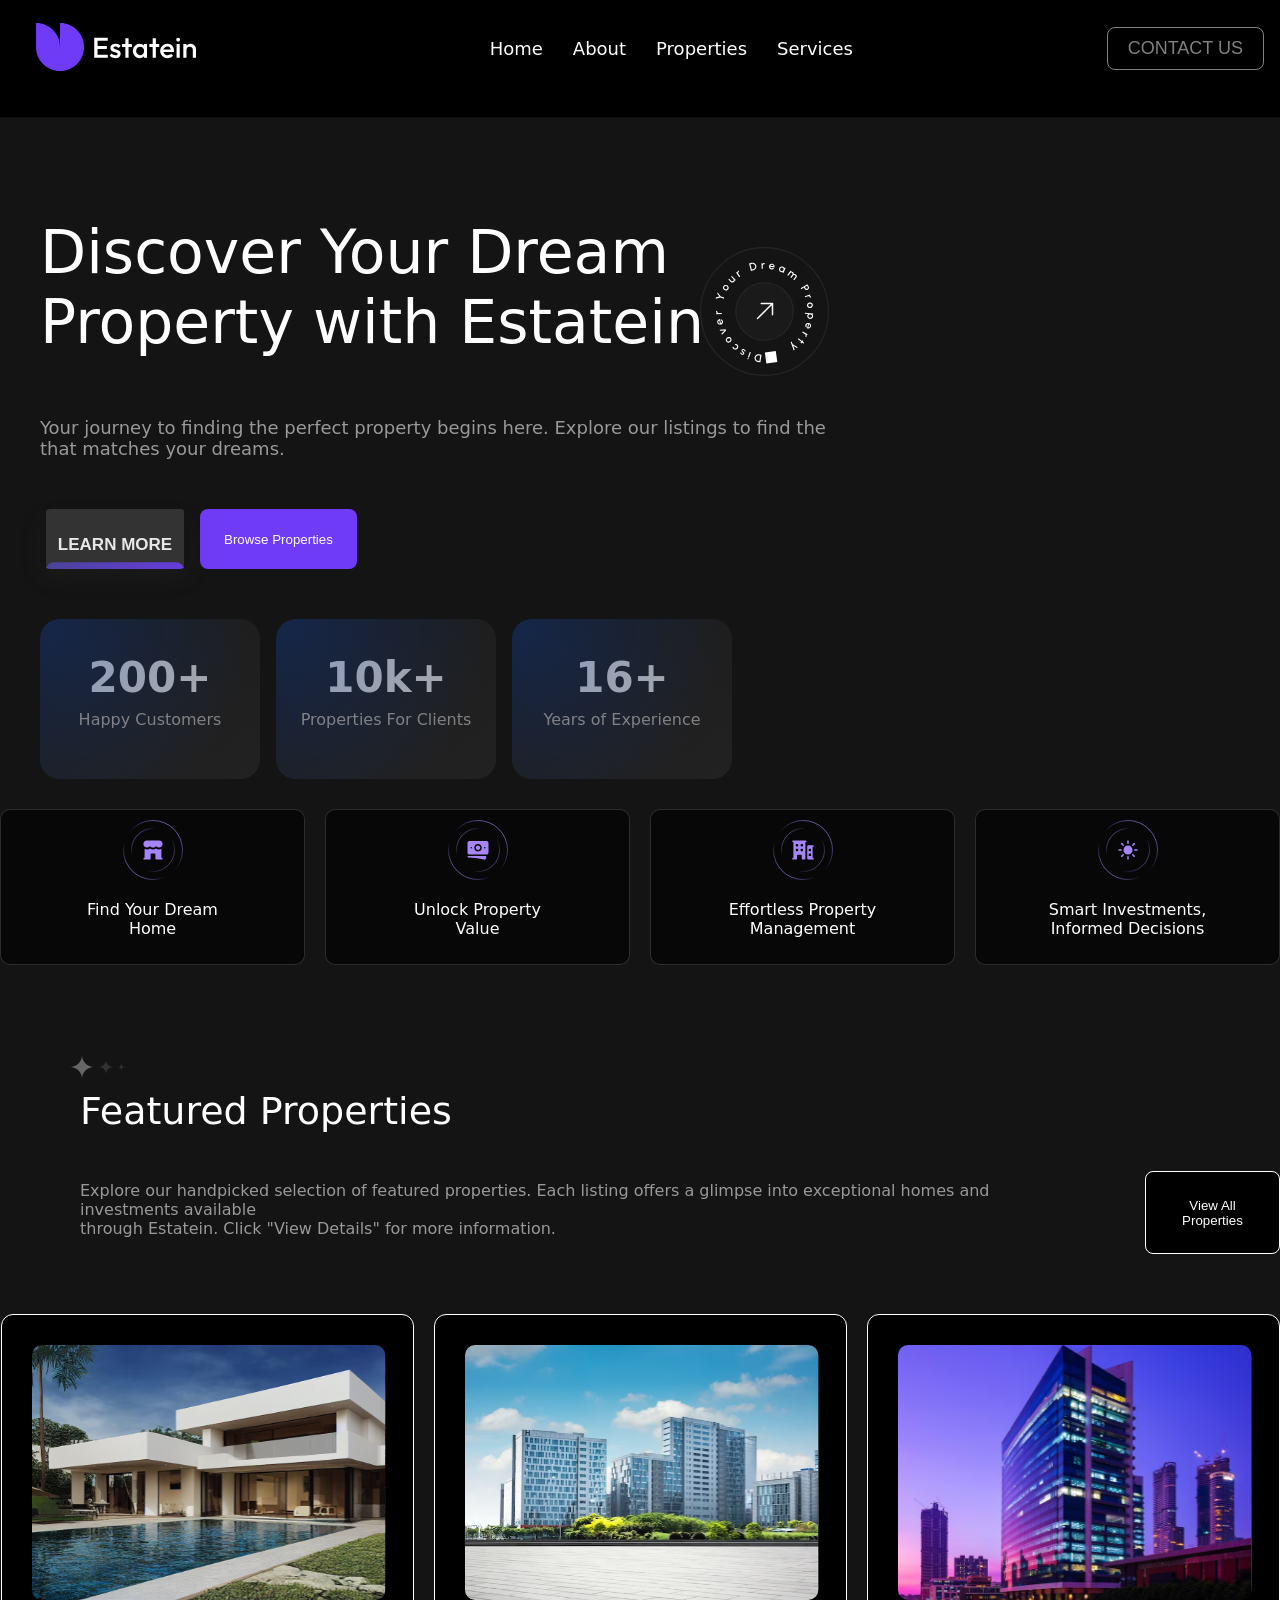
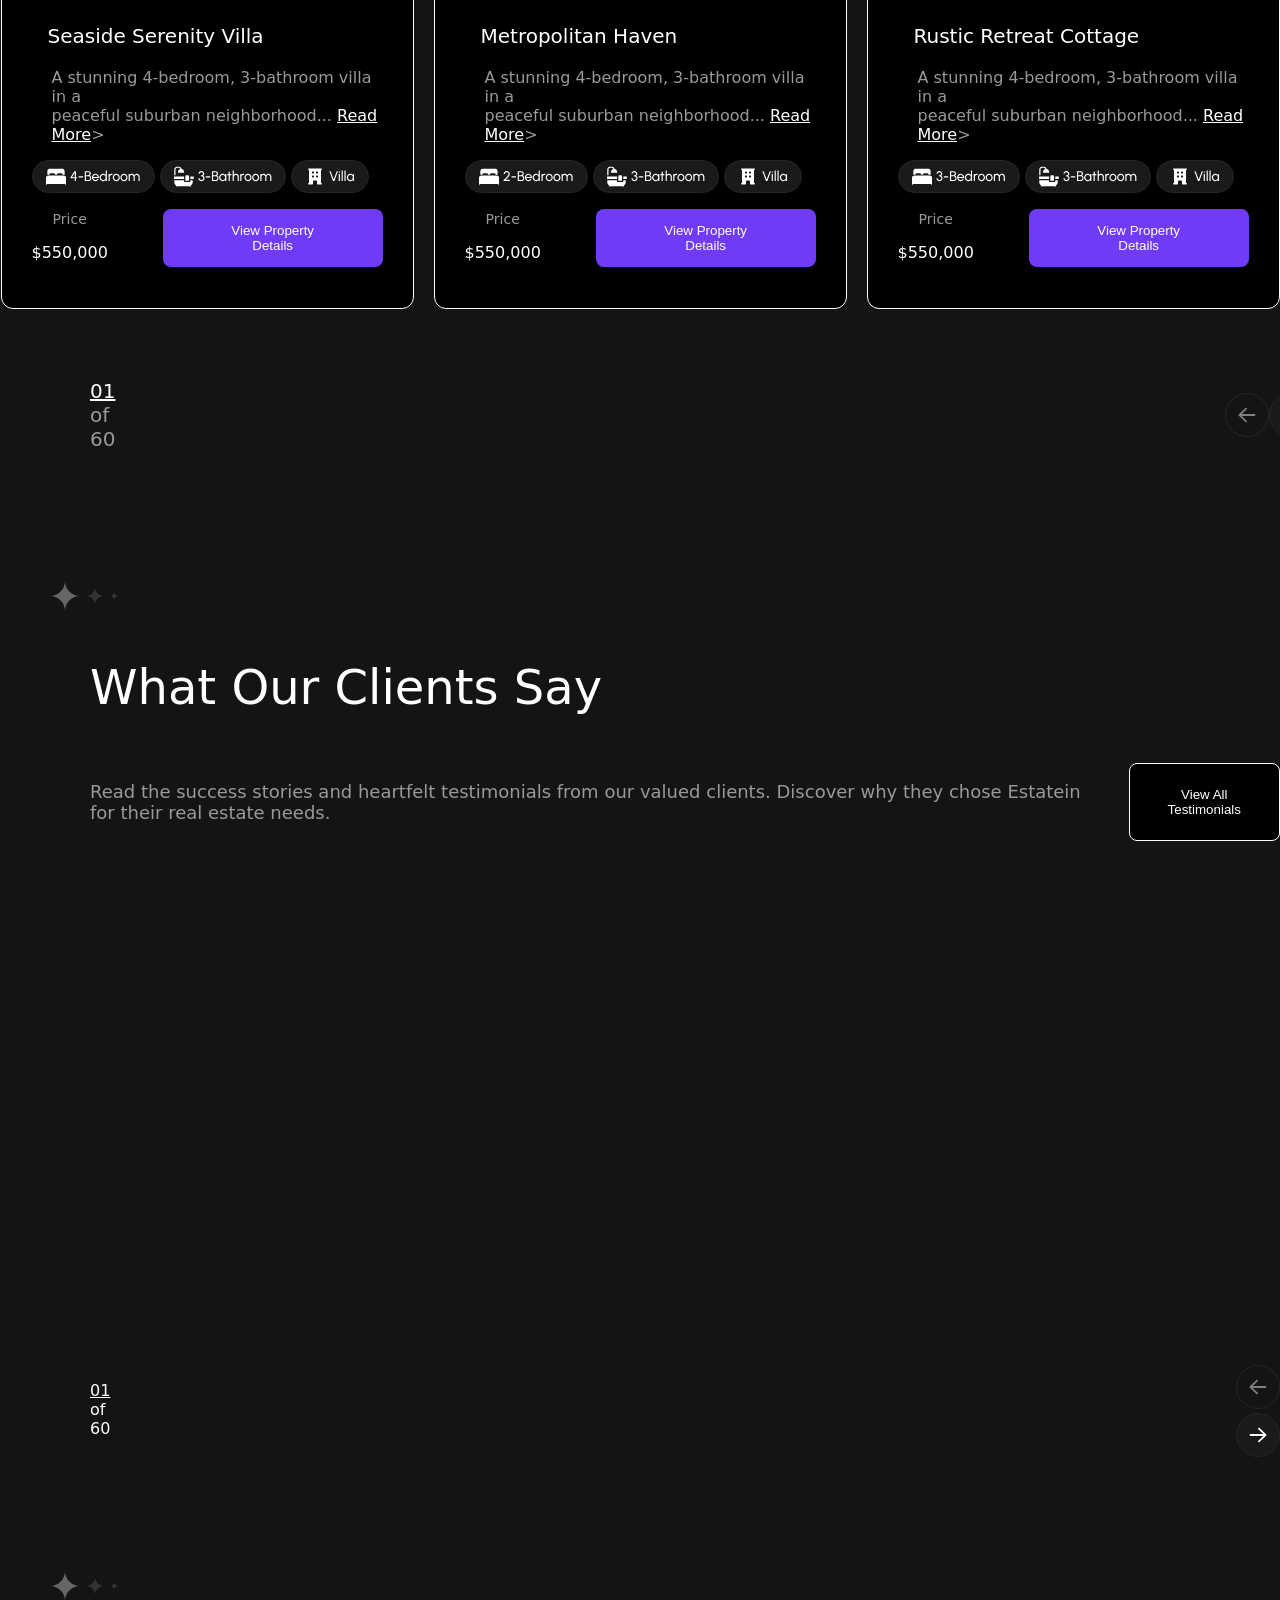
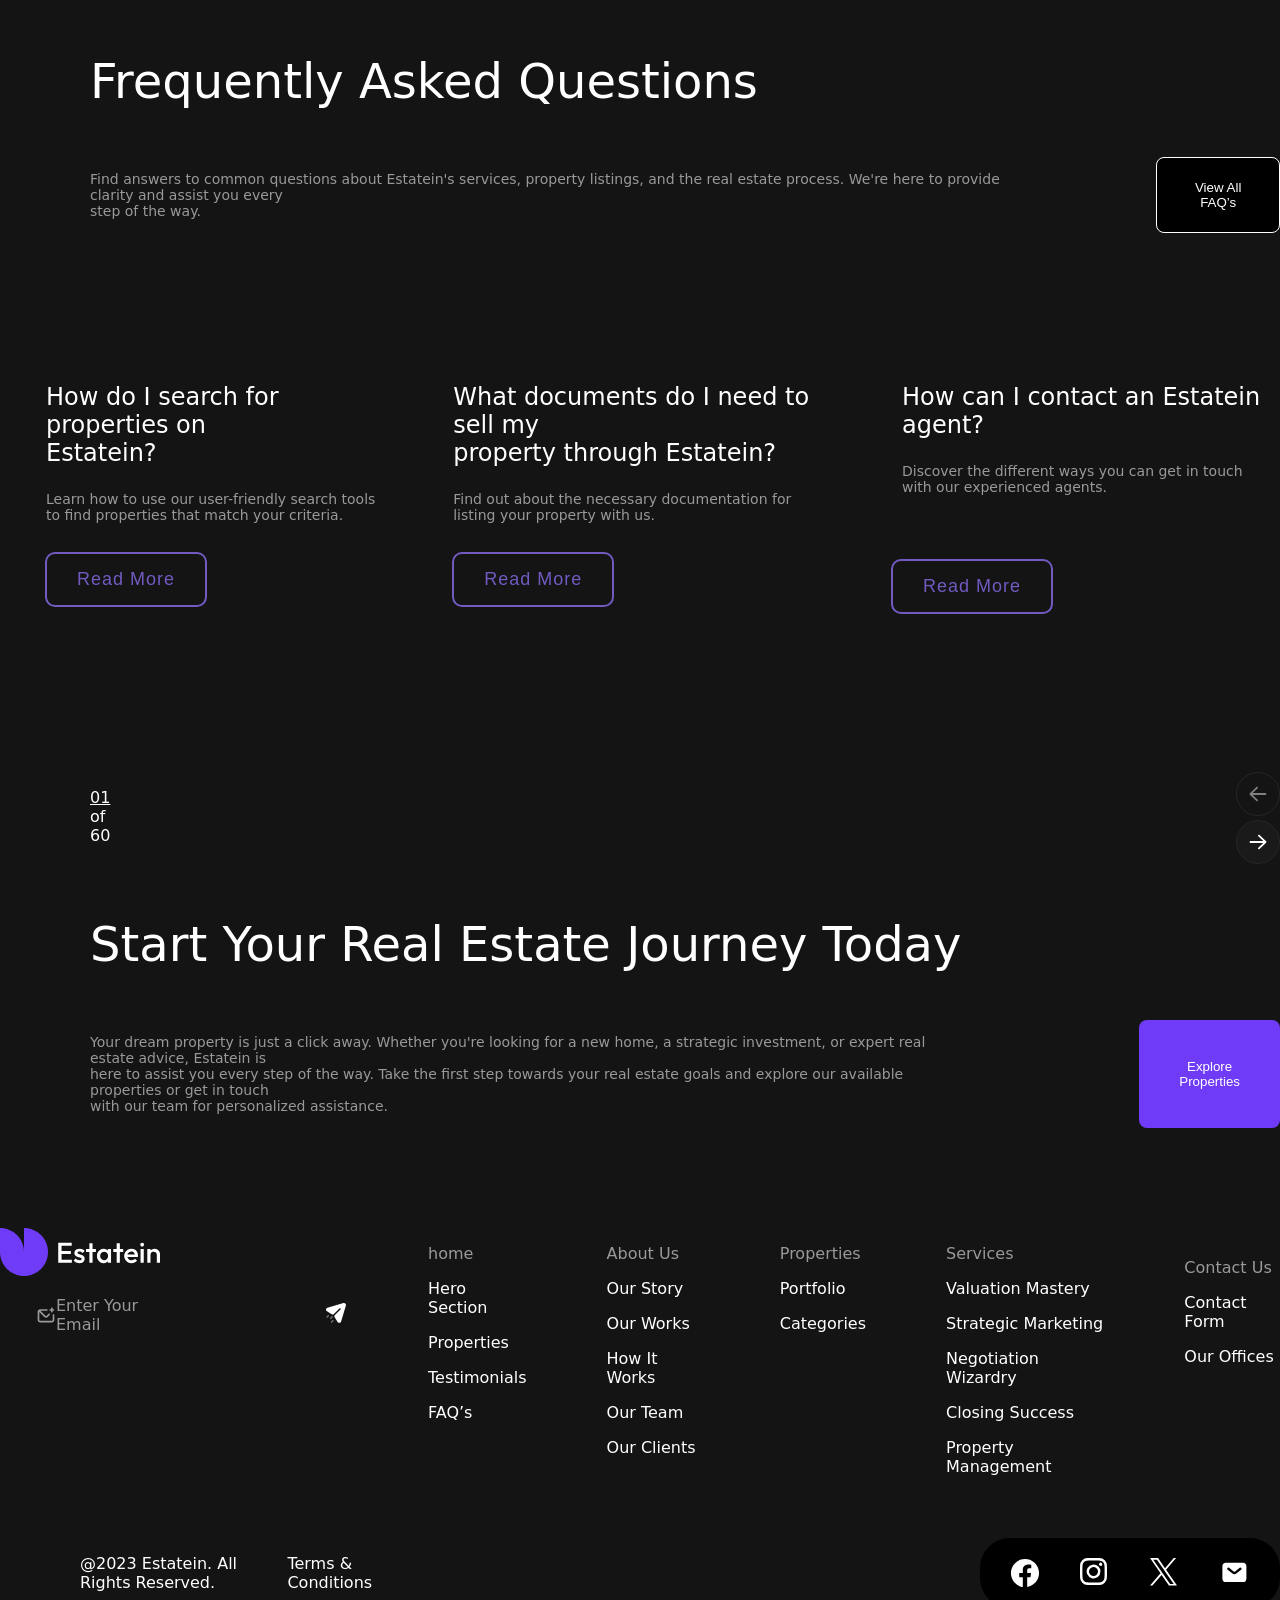
==== commit 315a3f40: "new section" ====
--- a/index.html
+++ b/index.html
@@ -43,39 +43,39 @@
                     </div>
                     <img class="hero__img" src="./aseets/icon/Sub Container (1).svg" alt="">
                     <div class="hero__cards--card">
-                        <div class="hero__card--info">
+                        <div class="hero__card--info" data-aos="flip-up" data-aos-duration="2600">
                             <p class="hero__price--card">200+</p>
                             <p>Happy Customers</p>
                         </div>
-                        <div class="hero__card--info">
+                        <div class="hero__card--info" data-aos="flip-up" data-aos-duration="3600">
                             <p class="hero__price--card">10k+</p>
                             <p>Properties For Clients</p>
                         </div>
-                        <div class="hero__card--infoo">
+                        <div class="hero__card--infoo" data-aos="flip-up" data-aos-duration="4600">
                             <p class="hero__price--card">16+</p>
                             <p>Years of Experience</p>
                         </div>
                     </div>
                     <div class="hero__card--infoies">
-                        <div class="hero__card--infos">
+                        <div class="hero__card--infos" data-aos="zoom-in"  data-aos-duration="600">
                             <img src="./aseets/icon/Icon Container.svg" alt="">
                             <div>
                                 <p>Find Your Dream <br>Home</p>
                             </div>
                         </div>
-                        <div class="hero__card--infos">
+                        <div class="hero__card--infos" data-aos="zoom-in"  data-aos-duration="1700">
                             <img src="./aseets/icon/Icon Container (1).svg" alt="">
                             <div>
                                 <p>Unlock Property <br>Value</p>
                             </div>
                         </div>
-                        <div class="hero__card--infos">
+                        <div class="hero__card--infos" data-aos="zoom-in"  data-aos-duration="28000">
                             <img src="./aseets/icon/Icon Container (2).svg" alt="">
                             <div>
                                 <p>Effortless Property <br>Management</p>
                             </div>
                         </div>
-                        <div class="hero__card--infos">
+                        <div class="hero__card--infos" data-aos="zoom-in"  data-aos-duration="3900">
                             <img src="./aseets/icon/Icon Container (3).svg" alt="">
                             <div>
                                 <p>Smart Investments, <br>Informed Decisions</p>
--- a/styles/main.css
+++ b/styles/main.css
@@ -1149,8 +1149,8 @@
   .asked__btn--button {
     position: relative;
     display: inline-block;
-    margin-left: 55px;
-    margin: 15px;
+    margin-top: 50px;
+    margin-left: 35px;
     padding: 15px 30px;
     text-align: center;
     font-size: 18px;
@@ -2399,27 +2399,27 @@
 }
 .find__imgg {
   left: 33px;
-  top: 466px;
+  top: 446px;
   position: absolute;
 }
 .find__image {
   left: 33px;
-  top: 530px;
+  top: 510px;
   position: absolute;
 }
 .find__imm {
   left: 34px;
-  top: 597px;
+  top: 647px;
   position: absolute;
 }
 .find__ii {
   left: 36px;
-  top: 665px;
+  top: 580px;
   position: absolute;
 }
 .find__imggg {
   left: 33px;
-  top: 733px;
+  top: 712px;
   position: absolute;
 }
 
@@ -2452,27 +2452,27 @@
   }
   .find__imgg {
     left: 95px;
-    top: 655px;
+    top: 635px;
     position: absolute;
   }
   .find__image {
     left: 361px;
-    top: 655px;
+    top: 635px;
     position: absolute;
   }
   .find__imm {
     left: 640px;
-    top: 655px;
+    top: 635px;
     position: absolute;
   }
   .find__ii {
     left: 916px;
-    top: 655px;
+    top: 635px;
     position: absolute;
   }
   .find__imggg {
     left: 1190px;
-    top: 655px;
+    top: 635px;
     position: absolute;
   }
   .find__info {
@@ -3299,6 +3299,136 @@
     transform: scale(0.95);
   }
 }
+.smart__img {
+  margin-top: 61px;
+}
+.smart__title {
+  color: white;
+  font-size: 28px;
+  margin-left: 17px;
+}
+.smart__info {
+  margin-left: 17px;
+  font-size: 14px;
+  color: rgb(153, 153, 153);
+}
+.smart__your {
+  color: white;
+  margin-left: 24px;
+}
+.smart__our {
+  margin-left: 24px;
+  font-size: 14px;
+  color: rgb(153, 153, 153);
+}
+.smart__btn {
+  color: white;
+  margin-top: 20px;
+  margin-bottom: 24px;
+  margin-left: 24px;
+  border-radius: 8px;
+  padding: 14px 119px;
+  background-color: black;
+  border: 1px solid white;
+}
+.smart__card {
+  width: 357px;
+  display: block;
+  margin-left: 17px;
+  border-radius: 10px;
+  background-color: rgba(40, 35, 35, 0.445);
+  border: 1px solid rgba(255, 255, 255, 0.09);
+}
+.smart__image {
+  color: white;
+  display: flex;
+}
+.smart__infoo {
+  font-size: 12px;
+  color: rgb(153, 153, 153);
+}
+.smart__cards {
+  width: 337px;
+  padding: 24px;
+  margin-top: 10px;
+  margin-left: 27px;
+  border-radius: 10px;
+  background-color: rgba(40, 35, 35, 0.445);
+  border: 1px solid rgba(255, 255, 255, 0.09);
+}
+.smart__cardss {
+  display: block;
+}
+.smart__cardddd {
+  display: none;
+}
+
+@media (min-width: 1240px) {
+  .smart__card {
+    display: none;
+  }
+  .smart__cardss {
+    display: none;
+  }
+  .smart__inv {
+    font-size: 38px;
+    color: white;
+  }
+  .smart__real {
+    color: rgb(153, 153, 153);
+  }
+  .smart__imagee {
+    color: white;
+    display: flex;
+    padding-top: 40px;
+    padding-left: 17px;
+  }
+  .smart__inf {
+    font-size: 15px;
+    padding-left: 17px;
+    padding-top: 50px;
+    color: rgb(153, 153, 153);
+  }
+  .smart__cardsss {
+    width: 423px;
+    border-radius: 12px;
+    background-color: rgba(40, 35, 35, 0.445);
+    border: 1px solid rgba(255, 255, 255, 0.09);
+  }
+  .smart__cardddd {
+    gap: 20px;
+    display: flex;
+    flex-wrap: wrap;
+    margin-top: 110px;
+    margin-bottom: 110px;
+    justify-content: center;
+  }
+  .smart__cardsss::before {
+    content: "";
+    position: absolute;
+    inset: 0;
+    border-radius: 16px;
+    border: 1px solid transparent;
+    background: linear-gradient(120deg, #7c3aed, #06b6d4) border-box;
+    -webkit-mask: linear-gradient(#000 0 0) padding-box, linear-gradient(#000 0 0);
+    -webkit-mask-composite: xor;
+    opacity: 0;
+    transition: 0.3s;
+  }
+  .smart__cardsss:hover::before {
+    opacity: 1;
+  }
+  .smart__cardsss {
+    padding: 20px;
+    border-radius: 16px;
+    background: #1a1a1a;
+    transition: 0.3s;
+  }
+  .smart__cardsss:hover {
+    transform: translateY(-10px);
+    box-shadow: 0 10px 30px rgba(124, 58, 237, 0.4);
+  }
+}
 html {
   overflow-x: hidden;
 }
@@ -3325,9 +3455,5 @@
 }
 
 li:hover {
-  transition: 1s;
-  padding: 6px 10px;
-  border-radius: 10px;
   color: rgb(112, 59, 247);
-  border: 1px solid rgba(255, 255, 255, 0.279);
 }/*# sourceMappingURL=main.css.map */
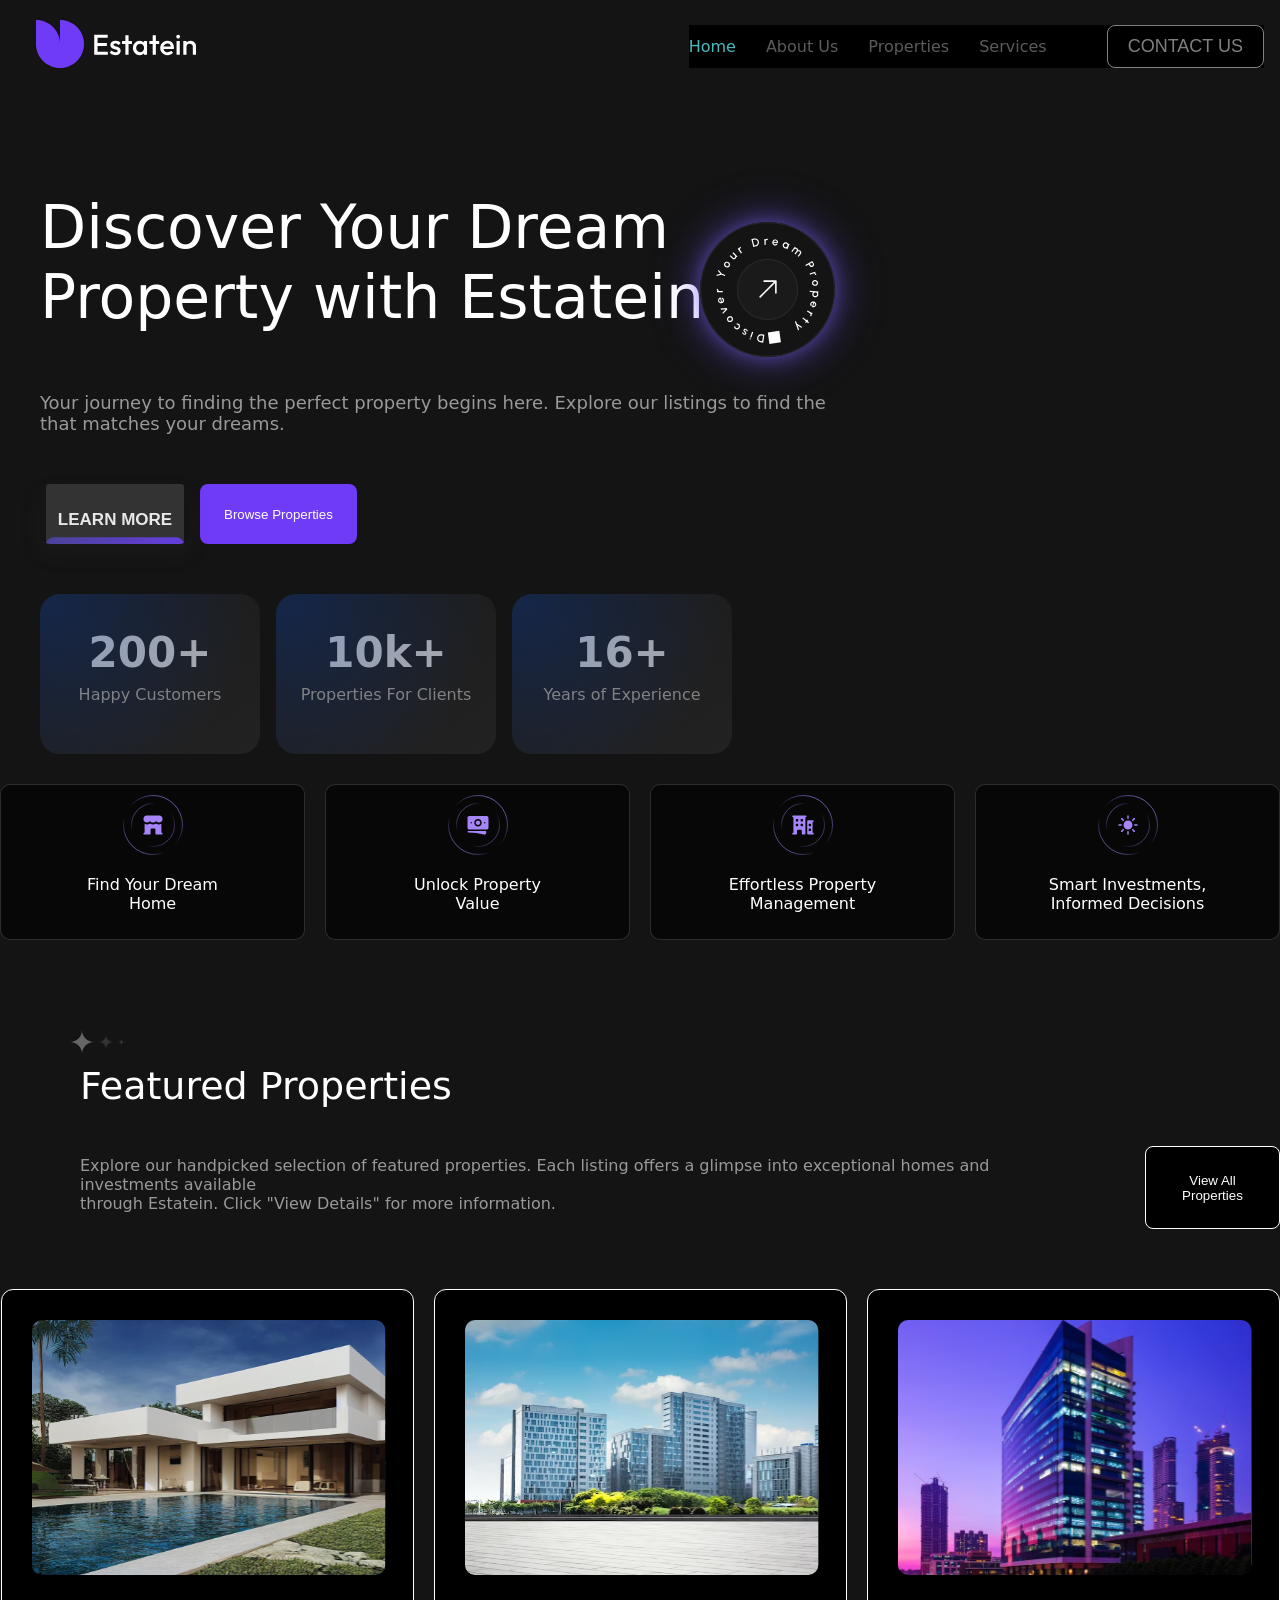
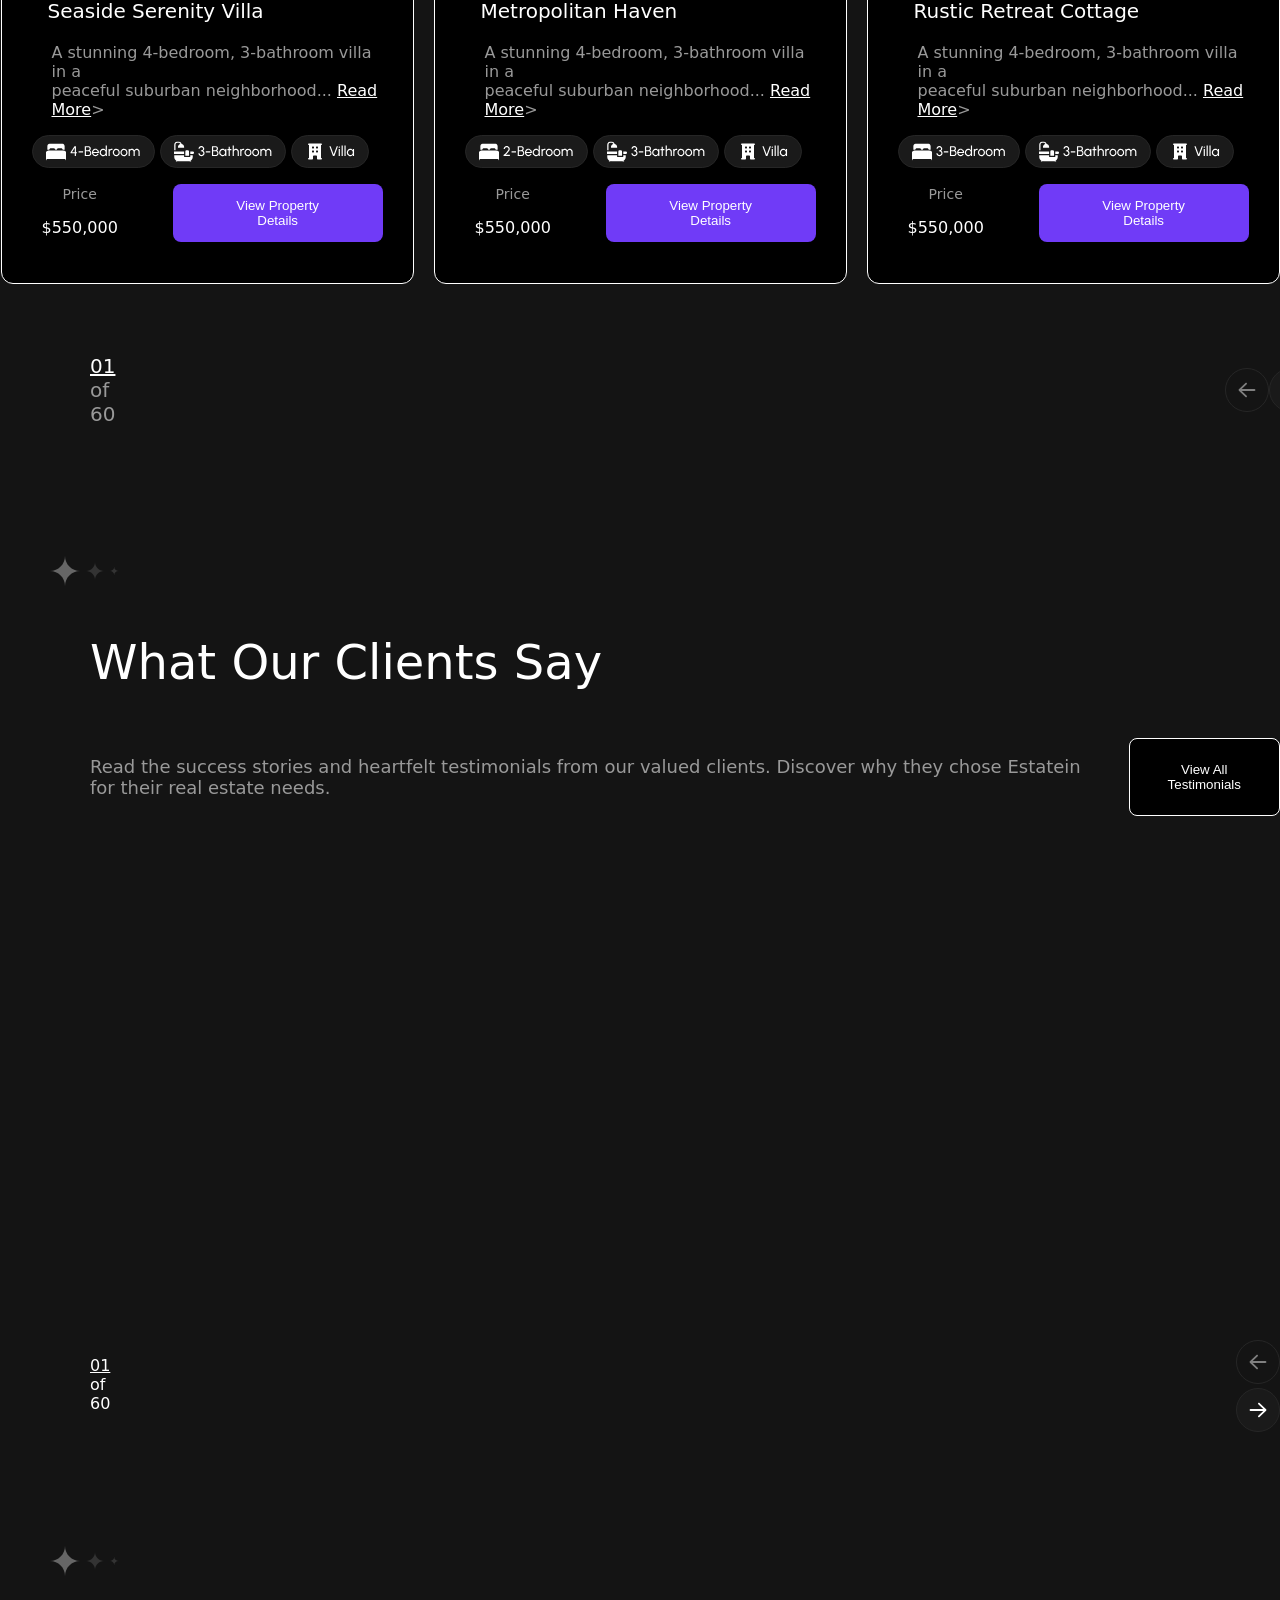
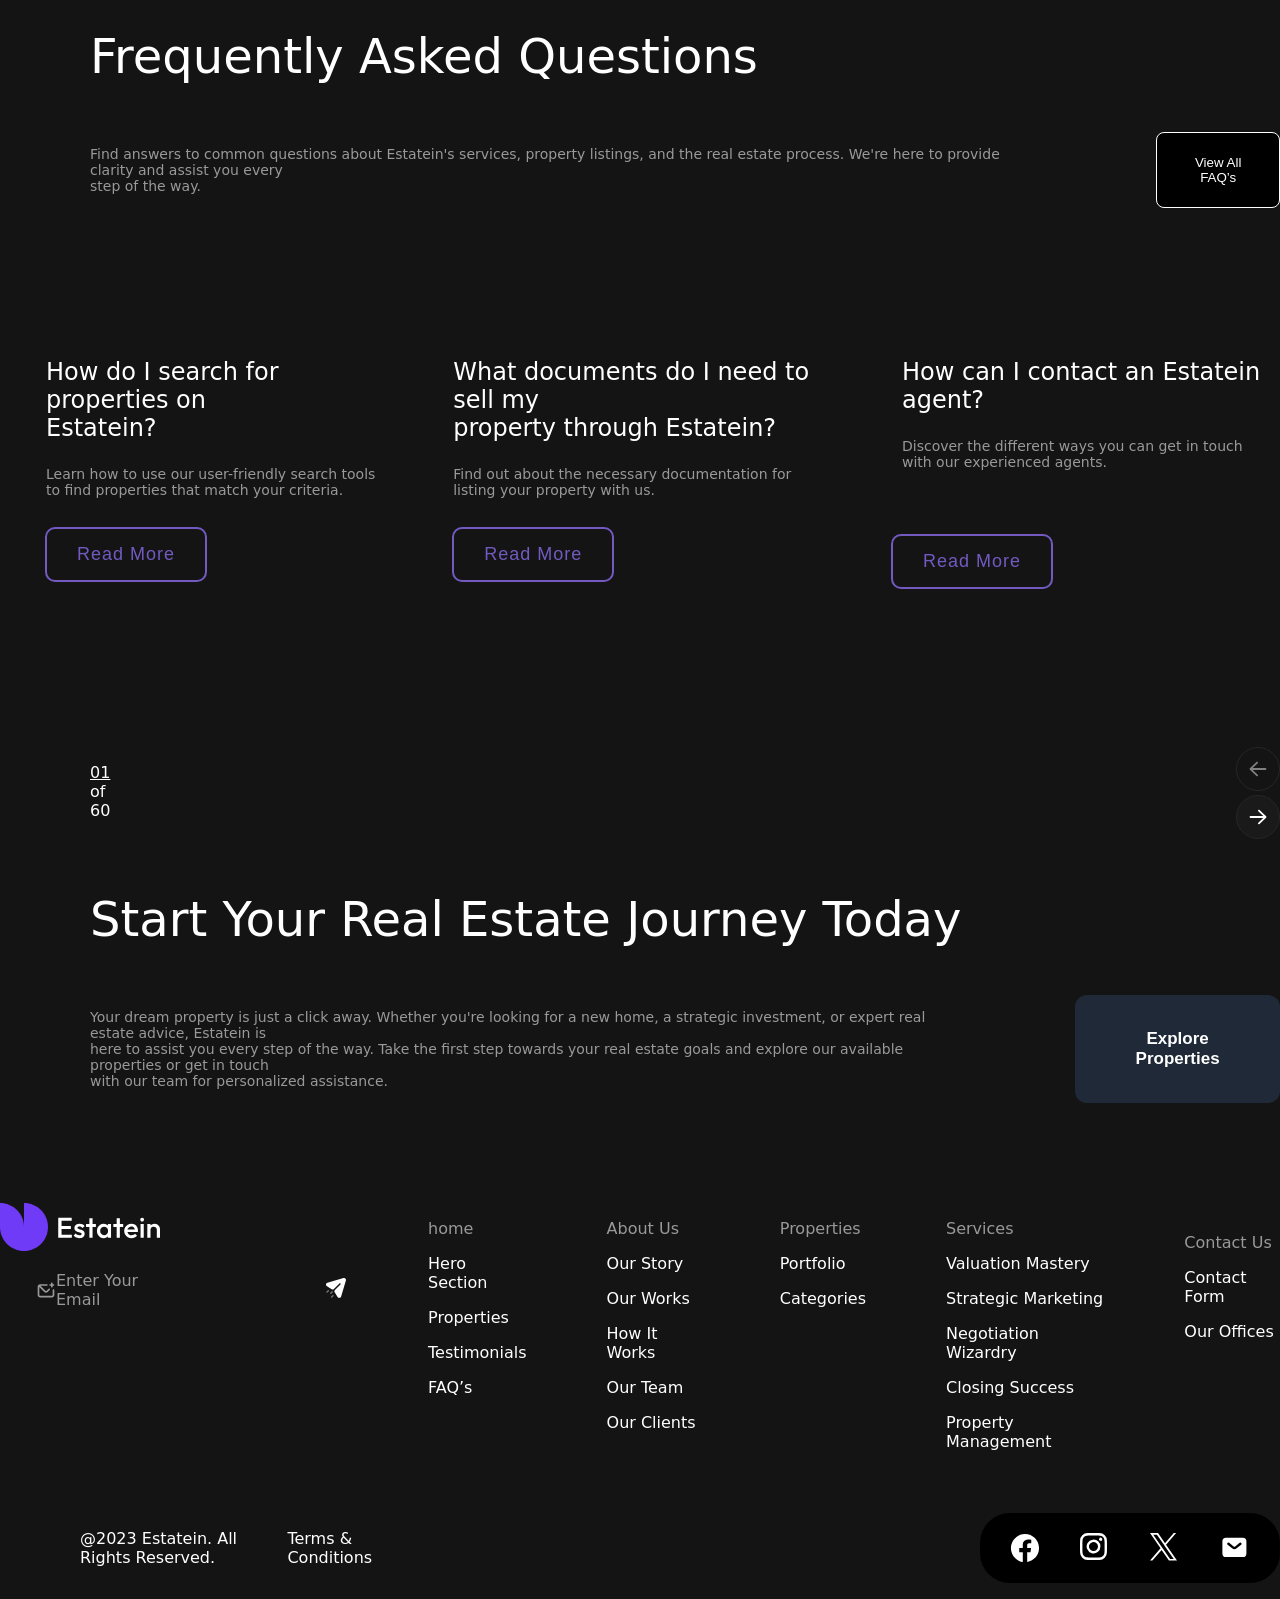
==== commit 77a2316f: "new section" ====
--- a/index.html
+++ b/index.html
@@ -12,24 +12,27 @@
     />
  </head>
  <body>
-    <nav class="nav__header">
-        <div class="container">
+   <header class="navbar">
             <div class="nav__wrapper">
-                 <a href="./"><img class="nav__img--image" src="./aseets/icon/Logo (2).svg" alt=""></a>
-                 <ul class="nav__ul">
-                    <li><a href="./index.html"><span>Home</span></a></li>
-                    <li><a href="./about.html"><span>About</span></a></li>
-                    <li><a href="./Properties.html"><span>Properties</span></a></li>
-                    <li><a href="./sevic.html"><span>Services</span></a></li>
-                 </ul>
-               <!-- From Uiverse.io by zjssun --> 
-               <button class="nav__bin">Contact Us</button>
+                <a href="./"><img class="nav__img--image" src="./aseets/icon/Logo (2).svg" alt=""></a>
 
-                </button>
-                 <img class="nav__img" src="./aseets/icon/Icon (1).svg" alt="">
-            </div>
-        </div>
-    </nav>
+                <nav class="nav-container">
+                    <input type="checkbox" id="nav-toggle" class="nav-toggle">
+                    <label for="nav-toggle" class="nav-toggle-label">
+                        <span></span>
+                    </label>
+
+                    <ul class="nav-links">
+                        <li><a href="./index.html" class="active">Home</a></li>
+                        <li><a href="./about.html">About Us</a></li>
+                        <li><a href="./Properties.html">Properties</a></li>
+                        <li><a href="./sevic.html">Services</a></li>
+                        <li class="profile-item"></li>
+                        <button class="nav__bin">Contact Us</button>
+                    </ul>
+                </nav>
+            </div>
+        </header>
     <main>
         <section class="hero">
             <div class="container">
@@ -89,7 +92,6 @@
                             <p class="hero__info--title">Your journey to finding the perfect property begins here. Explore our listings to find the <br>that matches your dreams.</p>
                            </div>
                             <div class="hero__button--btn">
-                                <!-- From Uiverse.io by gharsh11032000 --> 
                                 <button class="button">Learn More</button>
                                 <button class="hero__button">Browse Properties</button>
                             </div>
@@ -151,25 +153,6 @@
                     <p class="properties__title">Featured Properties</p>
                     <p class="properties__ex">Explore our handpicked selection of featured properties. <br>Each listing offers a glimpse into exceptional homes and <br>investments available through Estatein.</p>
                     <div class="properties__cards">
-   <div class="properties__card">
-      <img class="properties__image" src="./aseets/images/Image (6).svg" alt="">
-      <p class="properties__villa">Seaside Serenity Villa</p>
-      <p class="properties__a">A stunning 4-bedroom, 3-bathroom villa in a <br>peaceful suburban neighborhood... <u class="properties__u">Read More</u></p>
-          <div class="properties__imgg">
-              <img src="./aseets/icon/Container (2).svg" alt="">
-              <img src="./aseets/icon/Container (2).svg" alt="">
-              <div>
-                <img src="./aseets/icon/Container (3).svg" alt="">
-              </div>
-          </div>
-      <div class="properties__button">
-        <div>
-        <p class="properties__info--price">Price</p>
-        <p>$550,000</p>
-      </div>
-    <button class="properties__button--btn">View Property Details</button>
-   </div>
-  </div>
    <div class="card">
       <img class="properties__image" src="./aseets/images/Image (6).svg" alt="">
       <p class="properties__villa">Seaside Serenity Villa</p>
@@ -227,25 +210,8 @@
     <button class="properties__button--btn">View Property Details</button>
    </div>
   </div>
-   <div class="card">
-      <img class="properties__image" src="./aseets/images/Image (6).svg" alt="">
-      <p class="properties__villa">Seaside Serenity Villa</p>
-      <p class="properties__a">A stunning 4-bedroom, 3-bathroom villa in a <br>peaceful suburban neighborhood... <u class="properties__u">Read More</u></p>
-          <div class="properties__imgg">
-              <img src="./aseets/icon/Container (2).svg" alt="">
-              <img src="./aseets/icon/Container (2).svg" alt="">
-              <div>
-                <img src="./aseets/icon/Container (3).svg" alt="">
-              </div>
-          </div>
-      <div class="properties__button">
-        <div>
-        <p class="properties__info--price">Price</p>
-        <p>$550,000</p>
-      </div>
-    <button class="properties__button--btn">View Property Details</button>
-   </div>
-  </div>
+  
+  
   </div>
                     <div class="properties__cardss">
                         <div>
@@ -496,7 +462,9 @@
                             <p class="real__infos">Start Your Real Estate Journey Today</p>
                            <div class="real__cards">
                              <p class="real__just">Your dream property is just a click away. Whether you're looking for a new home, a strategic investment, or expert real estate advice, Estatein is <br>here to assist you every step of the way. Take the first step towards your real estate goals and explore our available properties or get in touch <br>with our team for personalized assistance.</p>
-                             <button class="real__button">Explore Properties</button>
+                            <button class="real__button">
+                            <span>Explore Properties</span>
+                            </button>
                            </div>
                         </div>
                     </div>
@@ -504,7 +472,7 @@
             </div>
         </section>
     </main>
-    <footer class="footer">
+     <footer class="footer">
         <div>
             <div class="footer__card--cards">
                 <img class="footer__info" src="./aseets/icon/Logo (3).svg" alt="">
@@ -518,36 +486,36 @@
                 <div class="footer__cards">
                     <div class="footer__card--one">
                         <p class="footer__home">home</p>
-                        <p>Hero Section</p>
-                        <p>Properties</p>
-                        <p>Testimonials</p>
-                        <p>FAQ’s</p>
+                        <p class="footer__hover">Hero Section</p>
+                        <p class="footer__hover">Properties</p>
+                        <p class="footer__hover">Testimonials</p>
+                        <p class="footer__hover">FAQ’s</p>
                     </div>
                     <div>
                         <p class="footer__about">About Us</p>
-                        <p>Our Story</p>
-                        <p>Our Works</p>
-                        <p>How It Works</p>
-                        <p>Our Team</p>
-                        <p>Our Clients</p>
+                        <p class="footer__hover">Our Story</p>
+                        <p class="footer__hover">Our Works</p>
+                        <p class="footer__hover">How It Works</p>
+                        <p class="footer__hover">Our Team</p>
+                        <p class="footer__hover">Our Clients</p>
                     </div>
                      <div>
                     <div>
                         <p class="footer__pro">Properties</p>
-                        <p>Portfolio</p>
-                        <p>Categories</p>
-                    </div>
-                        <p class="footer__us">Contact Us</p>
-                        <p>Contact Form</p>
-                        <p>Our Offices</p>
+                        <p class="footer__hover">Portfolio</p>
+                        <p class="footer__hover">Categories</p>
+                    </div>
+                        <p class="footer__hover">Contact Us</p>
+                        <p class="footer__hover">Contact Form</p>
+                        <p class="footer__hover">Our Offices</p>
                     </div>
                     <div class="footer__cardss">
                         <p class="footer__ser">Services</p>
-                        <p>Valuation Mastery</p>
-                        <p>Strategic Marketing</p>
-                        <p>Negotiation Wizardry</p>
-                        <p>Closing Success</p>
-                        <p>Property Management</p>
+                        <p class="footer__hover">Valuation Mastery</p>
+                        <p class="footer__hover">Strategic Marketing</p>
+                        <p class="footer__hover">Negotiation Wizardry</p>
+                        <p class="footer__hover">Closing Success</p>
+                        <p class="footer__hover">Property Management</p>
                     </div>
                 </div>
                 <div class="footer__infoss">
@@ -569,36 +537,36 @@
                 </div>
                 <div class="footer__color">
                         <p class="footer__home">home</p>
-                        <p>Hero Section</p>
-                        <p>Properties</p>
-                        <p>Testimonials</p>
-                        <p>FAQ’s</p>
+                        <p class="footer__hover">Hero Section</p>
+                        <p class="footer__hover">Properties</p>
+                        <p class="footer__hover">Testimonials</p>
+                        <p class="footer__hover">FAQ’s</p>
                 </div>
                 <div class="footer__whit">
                         <p class="footer__about">About Us</p>
-                        <p>Our Story</p>
-                        <p>Our Works</p>
-                        <p>How It Works</p>
-                        <p>Our Team</p>
-                        <p>Our Clients</p>
+                        <p class="footer__hover">Our Story</p>
+                        <p class="footer__hover">Our Works</p>
+                        <p class="footer__hover">How It Works</p>
+                        <p class="footer__hover">Our Team</p>
+                        <p class="footer__hover">Our Clients</p>
                 </div>
                 <div class="footer__proper">
                         <p class="footer__pro">Properties</p>
-                        <p>Portfolio</p>
-                        <p>Categories</p>
+                        <p class="footer__hover">Portfolio</p>
+                        <p class="footer__hover">Categories</p>
                 </div>
                 <div class="footer__servic">
                         <p class="footer__ser">Services</p>
-                        <p>Valuation Mastery</p>
-                        <p>Strategic Marketing</p>
-                        <p>Negotiation Wizardry</p>
-                        <p>Closing Success</p>
-                        <p>Property Management</p>
+                        <p class="footer__hover">Valuation Mastery</p>
+                        <p class="footer__hover">Strategic Marketing</p>
+                        <p class="footer__hover">Negotiation Wizardry</p>
+                        <p class="footer__hover">Closing Success</p>
+                        <p class="footer__hover">Property Management</p>
                 </div>
                 <div class="footer__contact">
                         <p class="footer__us">Contact Us</p>
-                        <p>Contact Form</p>
-                        <p>Our Offices</p>
+                        <p class="footer__hover">Contact Form</p>
+                        <p class="footer__hover">Our Offices</p>
                 </div>
             </div>
             <div>
@@ -681,8 +649,6 @@
     </footer>
     <script src="./app.js"></script>
     <script src="https://unpkg.com/aos@2.3.1/dist/aos.js"></script>
-    <script>
-    AOS.init();
-    </script>
+    <script>AOS.init(); </script>
  </body>
  </html>
--- a/styles/main.css
+++ b/styles/main.css
@@ -5,24 +5,144 @@
   min-width: 320px;
 }
 
-.nav__header {
+.nav .navbar {
   z-index: 1;
   position: sticky;
   top: 0;
-  background-color: #000000;
-  backdrop-filter: blur(10);
-  padding-bottom: 20px;
-  animation: headAnim 3.5s ease-in-out forwards;
+  animation: headAnim 1.3s ease-in-out forwards;
+  box-shadow: 0 2px 10px rgba(0, 0, 0, 0.05);
+  position: sticky;
+  padding: 10px 5%;
 }
 @keyframes headAnim {
   0% {
-    transform: translatex(0);
+    transform: translateY(0);
     opacity: 0;
   }
   100% {
-    transform: translatex(0px);
-    opacity: 2;
-  }
+    transform: translateY(0px);
+    opacity: 1;
+  }
+}
+.nav__wrapper {
+  display: flex;
+  align-items: center;
+  justify-content: space-between;
+}
+.nav__logo {
+  display: flex;
+  align-items: center;
+  gap: 8px;
+  font-weight: bold;
+  font-size: 24px;
+  color: #333;
+}
+.nav__logo-icon {
+  color: #49BBBD;
+  font-size: 28px;
+}
+.nav-links {
+  list-style: none;
+  display: flex;
+  align-items: center;
+  gap: 30px;
+  margin: 0;
+  padding: 0;
+}
+.nav-links a {
+  text-decoration: none;
+  color: #5B5B5B;
+  font-size: 16px;
+  font-weight: 500;
+  transition: 0.3s;
+}
+.nav-links a:hover, .nav-links a.active {
+  color: #49BBBD;
+}
+.nav-container {
+  z-index: 1;
+  color: white;
+  background-color: black;
+}
+.nav-toggle, .nav-toggle-label {
+  display: none;
+}
+.nav__profile {
+  display: flex;
+  align-items: center;
+  gap: 10px;
+  cursor: pointer;
+}
+.nav__avatar {
+  width: 40px;
+  height: 40px;
+  border-radius: 50%;
+  -o-object-fit: cover;
+     object-fit: cover;
+}
+@media (max-width: 1024px) {
+  .nav-toggle-label {
+    display: flex;
+    align-items: center;
+    width: 30px;
+    height: 30px;
+    cursor: pointer;
+    z-index: 1001;
+    position: relative;
+  }
+  .nav-toggle-label span, .nav-toggle-label span::before, .nav-toggle-label span::after {
+    display: block;
+    background: #333;
+    height: 2px;
+    width: 100%;
+    position: absolute;
+    transition: 0.3s;
+  }
+  .nav-toggle-label span::before {
+    content: "";
+    top: -8px;
+  }
+  .nav-toggle-label span::after {
+    content: "";
+    bottom: -8px;
+  }
+  .nav-links {
+    position: fixed;
+    top: 0;
+    right: -100%;
+    width: 70%;
+    height: 100vh;
+    background: black;
+    flex-direction: column;
+    justify-content: center;
+    transition: 0.5s cubic-bezier(0.77, 0.2, 0.05, 1);
+    box-shadow: -10px 0 20px rgba(0, 0, 0, 0.1);
+  }
+  .nav-links a {
+    color: white;
+  }
+  .nav-toggle:checked ~ .nav-links {
+    right: 0;
+  }
+  .nav-toggle:checked + .nav-toggle-label span {
+    background: transparent;
+  }
+  .nav-toggle:checked + .nav-toggle-label span::before {
+    transform: rotate(45deg);
+    top: 0;
+  }
+  .nav-toggle:checked + .nav-toggle-label span::after {
+    transform: rotate(-45deg);
+    bottom: 0;
+  }
+  .nav__profile-item {
+    margin-top: 20px;
+    border-top: 1px solid #eee;
+    padding-top: 20px;
+  }
+}
+.nav__menu-img {
+  cursor: pointer;
 }
 .nav__wrapper {
   padding: 20px 16px;
@@ -36,9 +156,6 @@
 }
 .nav__btn {
   display: none;
-}
-.nav {
-  /* From Uiverse.io by zjssun */
 }
 .nav__bin {
   display: none;
@@ -213,9 +330,6 @@
 }
 .hero__cards--img {
   display: none;
-}
-.hero {
-  /* From Uiverse.io by gharsh11032000 */
 }
 .hero .button {
   position: relative;
@@ -387,14 +501,23 @@
     top: 90px;
     display: block;
   }
-  .hero__box {
-    animation: Headerimg 7s alternate infinite;
-  }
-  @keyframes Headerimg {
-    0% {
+  .hero .hero__box {
+    width: 135px;
+    animation: rotate 10s linear infinite;
+    box-shadow: 0 0 20px rgba(123, 97, 255, 0.5), 0 0 40px rgba(123, 97, 255, 0.3), 0 0 60px rgba(123, 97, 255, 0.2);
+    border-radius: 50%;
+  }
+  .hero .hero__box img {
+    width: 100%;
+    height: 100%;
+    -o-object-fit: contain;
+       object-fit: contain;
+  }
+  @keyframes rotate {
+    from {
       transform: rotate(0deg);
     }
-    100% {
+    to {
       transform: rotate(360deg);
     }
   }
@@ -426,9 +549,6 @@
     overflow: hidden;
     cursor: pointer;
     transition: all 0.4s ease;
-  }
-  .hero {
-    /* Glow effect */
   }
   .hero .hero__card::before {
     content: "";
@@ -444,16 +564,10 @@
     top: 0;
     left: 0;
   }
-  .hero {
-    /* Hover animatsiya */
-  }
   .hero .hero__card:hover {
     transform: translateY(-12px) scale(1.05);
     box-shadow: 0 20px 40px rgba(0, 47, 255, 0.25);
     color: #fff;
-  }
-  .hero {
-    /* Raqam (200+) */
   }
   .hero .hero__price {
     font-size: 42px;
@@ -461,18 +575,12 @@
     margin: 0;
     transition: 0.3s;
   }
-  .hero {
-    /* Pastki text */
-  }
   .hero .hero__card p:last-child {
     margin-top: 8px;
     font-size: 16px;
     opacity: 0.7;
     transition: 0.3s;
   }
-  .hero {
-    /* Hover text effect */
-  }
   .hero .hero__card:hover .hero__price {
     color: #00bfff;
   }
@@ -500,7 +608,7 @@
   display: flex;
 }
 .properties__image {
-  margin-left: 40px;
+  width: 40px;
   display: block;
   margin-top: 40px;
 }
@@ -549,6 +657,7 @@
 }
 .properties__button {
   display: flex;
+  margin-left: 10px;
 }
 .properties__button--btn {
   color: white;
@@ -568,9 +677,9 @@
   align-items: center;
 }
 .properties__card {
-  padding: 15px;
+  padding: 5px;
   flex: 0 0 auto;
-  width: 500px;
+  width: 50px;
   background-color: black;
   color: white;
   border-radius: 12px;
@@ -1216,24 +1325,50 @@
     font-size: 14px;
     margin-left: 90px;
   }
-  .real__button {
-    padding: 14px 24px;
-    background: rgb(112, 59, 247);
-    border: none;
-    color: white;
-    cursor: pointer;
-    border-radius: 8px;
-    margin-left: 190px;
-  }
-  .real__button:hover {
-    background: rgba(112, 59, 247, 0.409);
-    transition: 2s;
-    transform: scale(1.1);
-  }
   .real__infos {
     font-size: 48px;
     margin-left: 90px;
   }
+  .real .real__button {
+    margin-left: 120px;
+    position: relative;
+    padding: 14px 38px;
+    font-size: 17px;
+    font-weight: 600;
+    color: white;
+    background: #1f2937;
+    border: none;
+    border-radius: 12px;
+    cursor: pointer;
+    overflow: hidden;
+    transition: transform 0.2s ease;
+  }
+  .real .real__button span {
+    position: relative;
+    z-index: 2;
+  }
+  .real .real__button::before {
+    content: "";
+    position: absolute;
+    width: 0;
+    height: 0;
+    background: rgba(112, 59, 247, 0.524);
+    border-radius: 50%;
+    top: 50%;
+    left: 50%;
+    transform: translate(-50%, -50%);
+    transition: width 0.5s ease, height 0.5s ease;
+  }
+  .real .real__button:hover::before {
+    width: 300px;
+    height: 300px;
+  }
+  .real .real__button:active {
+    transform: scale(0.96);
+  }
+}
+.footer__hover:hover {
+  color: rgb(112, 59, 247);
 }
 .footer__card {
   display: flex;
@@ -1381,35 +1516,17 @@
   .footer__color {
     color: white;
   }
-  .footer__color:hover {
-    color: rgb(112, 59, 247);
-  }
-  .footer__color:hover {
-    color: rgb(112, 59, 247);
-  }
   .footer__whit {
     color: white;
   }
-  .footer__whit:hover {
-    color: rgb(112, 59, 247);
-  }
   .footer__proper {
     color: white;
   }
-  .footer__proper:hover {
-    color: rgb(112, 59, 247);
-  }
   .footer__servic {
     color: white;
   }
-  .footer__servic:hover {
-    color: rgb(112, 59, 247);
-  }
   .footer__contact {
     color: white;
-  }
-  .footer__contact:hover {
-    color: rgb(112, 59, 247);
   }
   .footer__cardd {
     display: flex;
@@ -2349,16 +2466,16 @@
   border-radius: 12px;
   border: 1px solid white;
   background-color: black;
-  padding: 22px 205px 22px 18px;
+  padding: 22px 185px 22px 18px;
 }
 .find__input {
   margin-top: 55px;
   position: relative;
-  margin-left: 16px;
+  margin-left: 27px;
 }
 .find__img {
   top: 6px;
-  left: 300px;
+  left: 277px;
   position: absolute;
 }
 .find__infoo {
@@ -2399,27 +2516,27 @@
 }
 .find__imgg {
   left: 33px;
-  top: 446px;
+  top: 426px;
   position: absolute;
 }
 .find__image {
   left: 33px;
-  top: 510px;
+  top: 490px;
   position: absolute;
 }
 .find__imm {
   left: 34px;
-  top: 647px;
+  top: 628px;
   position: absolute;
 }
 .find__ii {
   left: 36px;
-  top: 580px;
+  top: 560px;
   position: absolute;
 }
 .find__imggg {
   left: 33px;
-  top: 712px;
+  top: 692px;
   position: absolute;
 }
 
@@ -2452,27 +2569,27 @@
   }
   .find__imgg {
     left: 95px;
-    top: 635px;
+    top: 610px;
     position: absolute;
   }
   .find__image {
     left: 361px;
-    top: 635px;
+    top: 610px;
     position: absolute;
   }
   .find__imm {
     left: 640px;
-    top: 635px;
+    top: 610px;
     position: absolute;
   }
   .find__ii {
     left: 916px;
-    top: 635px;
+    top: 610px;
     position: absolute;
   }
   .find__imggg {
     left: 1190px;
-    top: 635px;
+    top: 610px;
     position: absolute;
   }
   .find__info {
@@ -2545,6 +2662,11 @@
   margin-left: 35px;
   padding: 14px 34px;
   background-color: rgb(112, 59, 247);
+}
+.world__btn:hover {
+  transform: scale(1.1);
+  transition: 2s;
+  background-color: rgba(112, 59, 247, 0.679);
 }
 .world__color {
   font-size: 14px;
@@ -2593,6 +2715,92 @@
 .world__divvv {
   display: none;
 }
+.world__card {
+  background: #111;
+  border-radius: 20px;
+  overflow: hidden;
+  padding: 15px;
+  border: 1px solid rgba(255, 255, 255, 0.98);
+  transition: all 0.4s ease;
+  position: relative;
+}
+.world {
+  /* Hover */
+}
+.world__card:hover {
+  transform: translateY(-10px) scale(1.02);
+  box-shadow: 0 20px 40px rgba(138, 75, 255, 0.4);
+  border: 1px solid rgba(138, 75, 255, 0.6);
+}
+.world {
+  /* Glow effect */
+}
+.world__card::before {
+  content: "";
+  position: absolute;
+  inset: 0;
+  background: linear-gradient(120deg, transparent, rgba(138, 75, 255, 0.25), transparent);
+  opacity: 0;
+  transition: 0.5s;
+}
+.world__card:hover::before {
+  opacity: 1;
+}
+.world {
+  /* Image */
+}
+.world__image {
+  width: 100%;
+  border-radius: 15px;
+  transition: transform 0.5s ease;
+}
+.world__card:hover .world__image {
+  transform: scale(1.1);
+}
+.world {
+  /* Title */
+}
+.world__aeas {
+  font-size: 20px;
+  font-weight: 600;
+  margin-top: 10px;
+}
+.world {
+  /* Description */
+}
+.world__info {
+  color: #aaa;
+  font-size: 14px;
+  margin: 10px 0;
+}
+.world {
+  /* Price block */
+}
+.world__div {
+  display: flex;
+  justify-content: space-between;
+  align-items: center;
+}
+.world__price {
+  font-size: 18px;
+  font-weight: bold;
+}
+.world {
+  /* Button */
+}
+.world__btn {
+  background: linear-gradient(45deg, #7a3cff, #b084ff);
+  border: none;
+  padding: 10px 16px;
+  border-radius: 10px;
+  color: white;
+  cursor: pointer;
+  transition: 0.3s;
+}
+.world__btn:hover {
+  transform: scale(1.05);
+  box-shadow: 0 0 15px rgba(138, 75, 255, 0.8);
+}
 
 @media (min-width: 1240px) {
   .world__none {
@@ -2639,6 +2847,92 @@
   .world__im {
     width: 44px;
     margin-left: 5px;
+  }
+  .world__card {
+    background: #111;
+    border-radius: 20px;
+    overflow: hidden;
+    padding: 15px;
+    border: 1px solid rgba(255, 255, 255, 0.1);
+    transition: all 0.4s ease;
+    position: relative;
+  }
+  .world {
+    /* Hover */
+  }
+  .world__card:hover {
+    transform: translateY(-10px) scale(1.02);
+    box-shadow: 0 20px 40px rgba(138, 75, 255, 0.4);
+    border: 1px solid rgba(138, 75, 255, 0.6);
+  }
+  .world {
+    /* Glow effect */
+  }
+  .world__card::before {
+    content: "";
+    position: absolute;
+    inset: 0;
+    background: linear-gradient(120deg, transparent, rgba(138, 75, 255, 0.25), transparent);
+    opacity: 0;
+    transition: 0.5s;
+  }
+  .world__card:hover::before {
+    opacity: 1;
+  }
+  .world {
+    /* Image */
+  }
+  .world__image {
+    width: 100%;
+    border-radius: 15px;
+    transition: transform 0.5s ease;
+  }
+  .world__card:hover .world__image {
+    transform: scale(1.1);
+  }
+  .world {
+    /* Title */
+  }
+  .world__aeas {
+    font-size: 20px;
+    font-weight: 600;
+    margin-top: 10px;
+  }
+  .world {
+    /* Description */
+  }
+  .world__info {
+    color: #aaa;
+    font-size: 14px;
+    margin: 10px 0;
+  }
+  .world {
+    /* Price block */
+  }
+  .world__div {
+    display: flex;
+    justify-content: space-between;
+    align-items: center;
+  }
+  .world__price {
+    font-size: 18px;
+    font-weight: bold;
+  }
+  .world {
+    /* Button */
+  }
+  .world__btn {
+    background: linear-gradient(45deg, #7a3cff, #b084ff);
+    border: none;
+    padding: 10px 16px;
+    border-radius: 10px;
+    color: white;
+    cursor: pointer;
+    transition: 0.3s;
+  }
+  .world__btn:hover {
+    transform: scale(1.05);
+    box-shadow: 0 0 15px rgba(138, 75, 255, 0.8);
   }
 }
 .make__in {
@@ -3428,6 +3722,10 @@
     transform: translateY(-10px);
     box-shadow: 0 10px 30px rgba(124, 58, 237, 0.4);
   }
+  .smart__ii {
+    width: 48px;
+    display: block;
+  }
 }
 html {
   overflow-x: hidden;
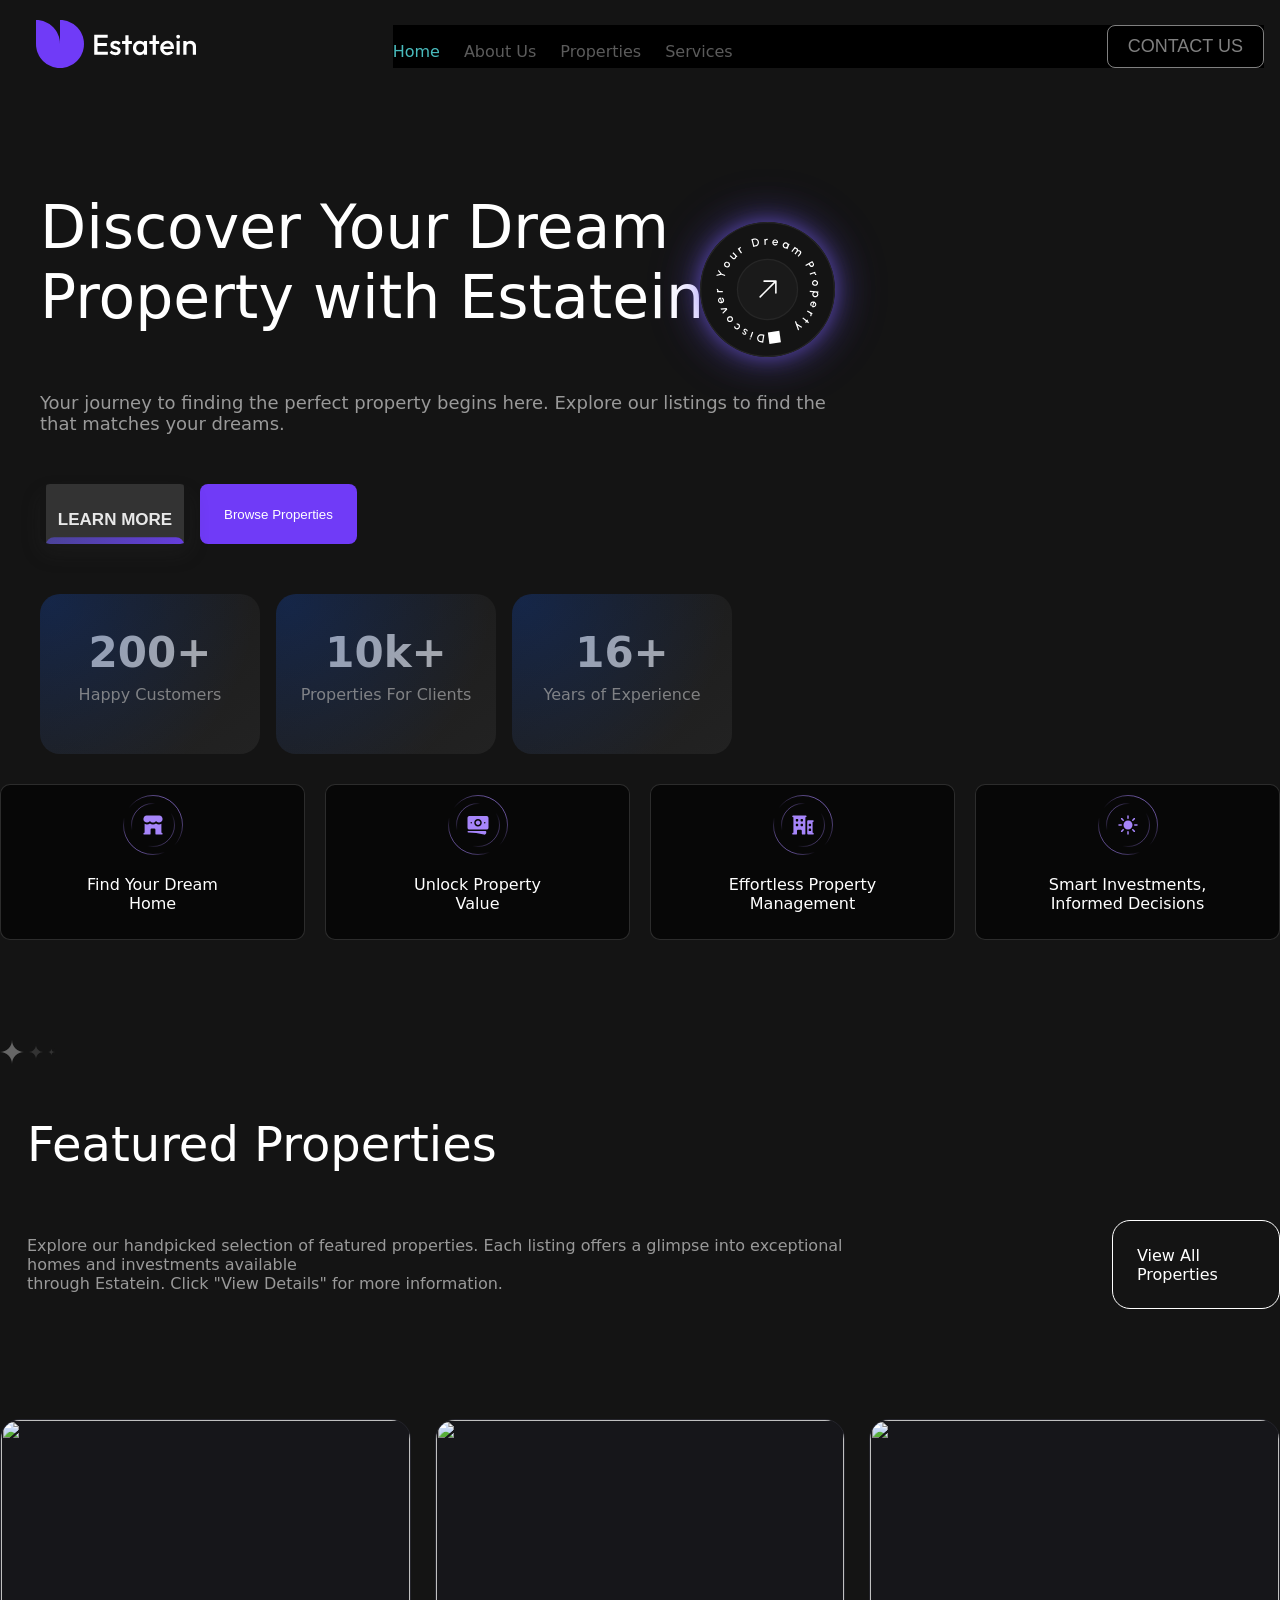
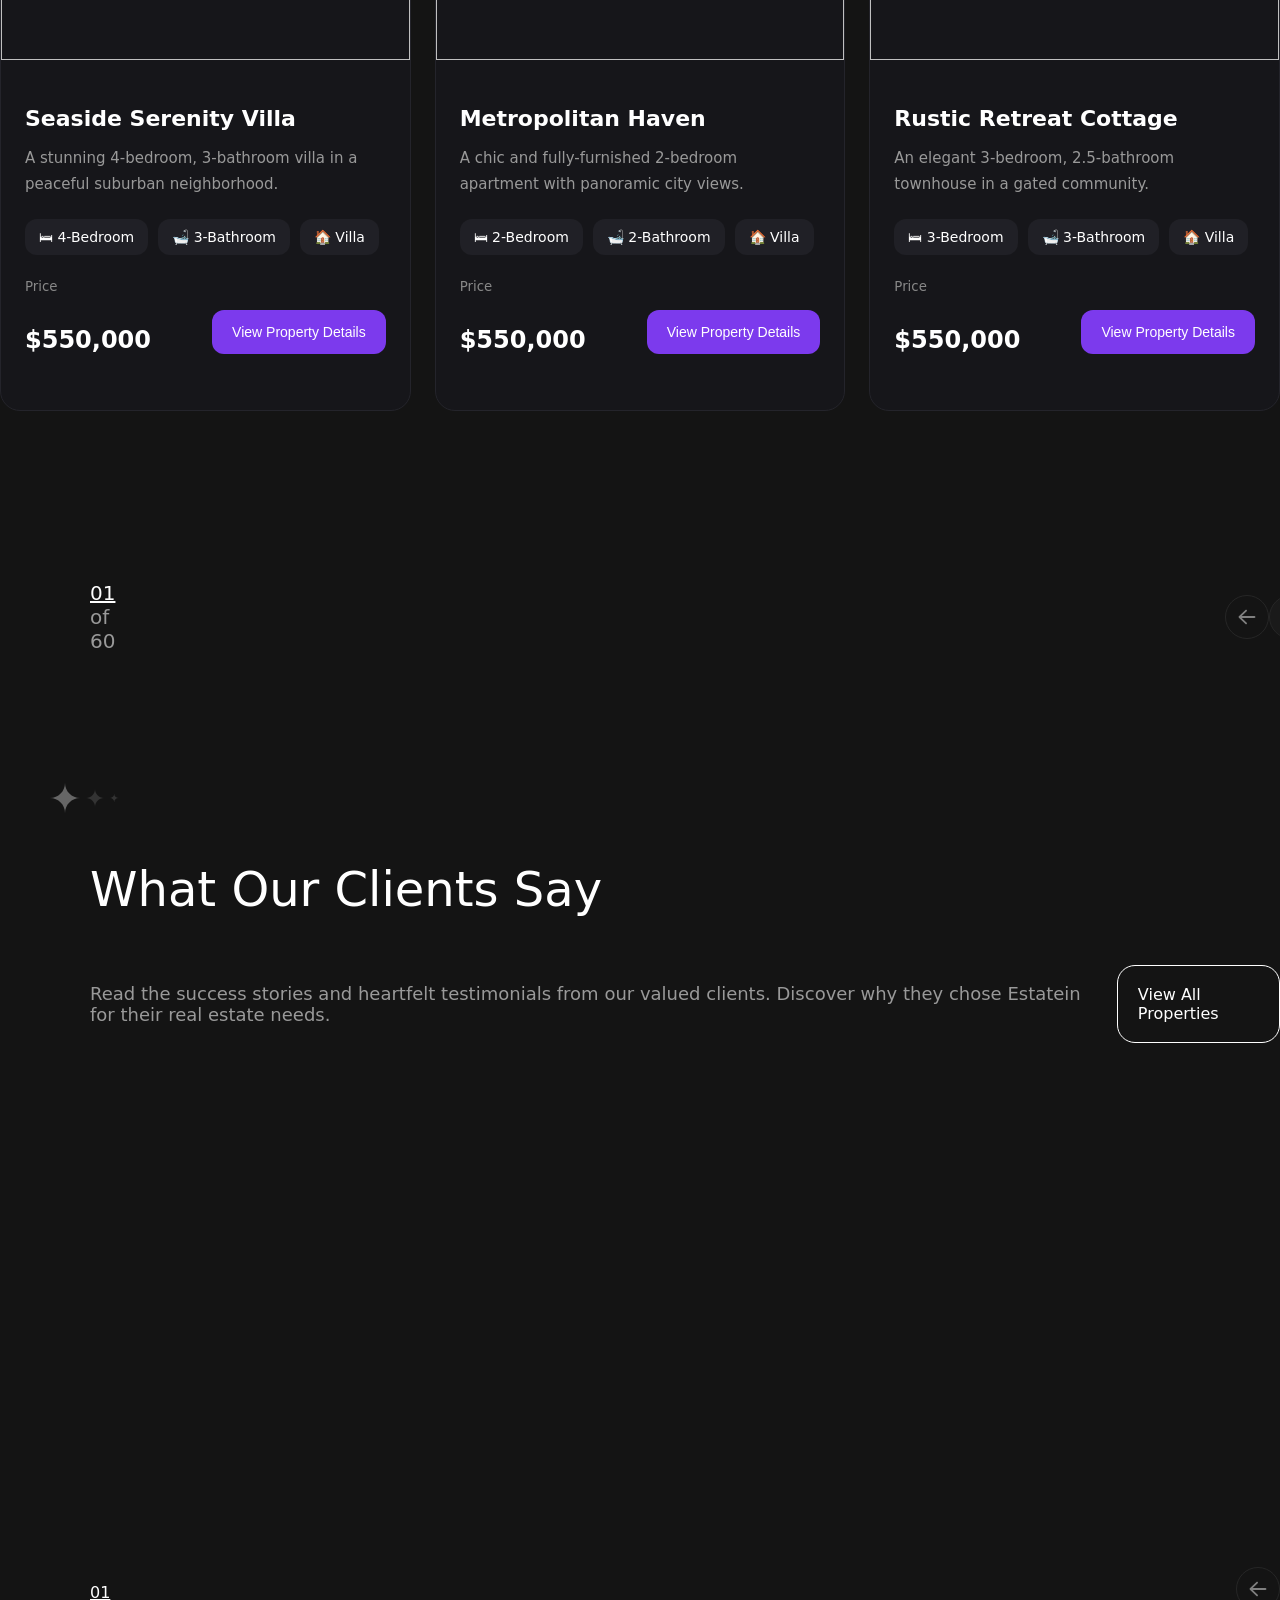
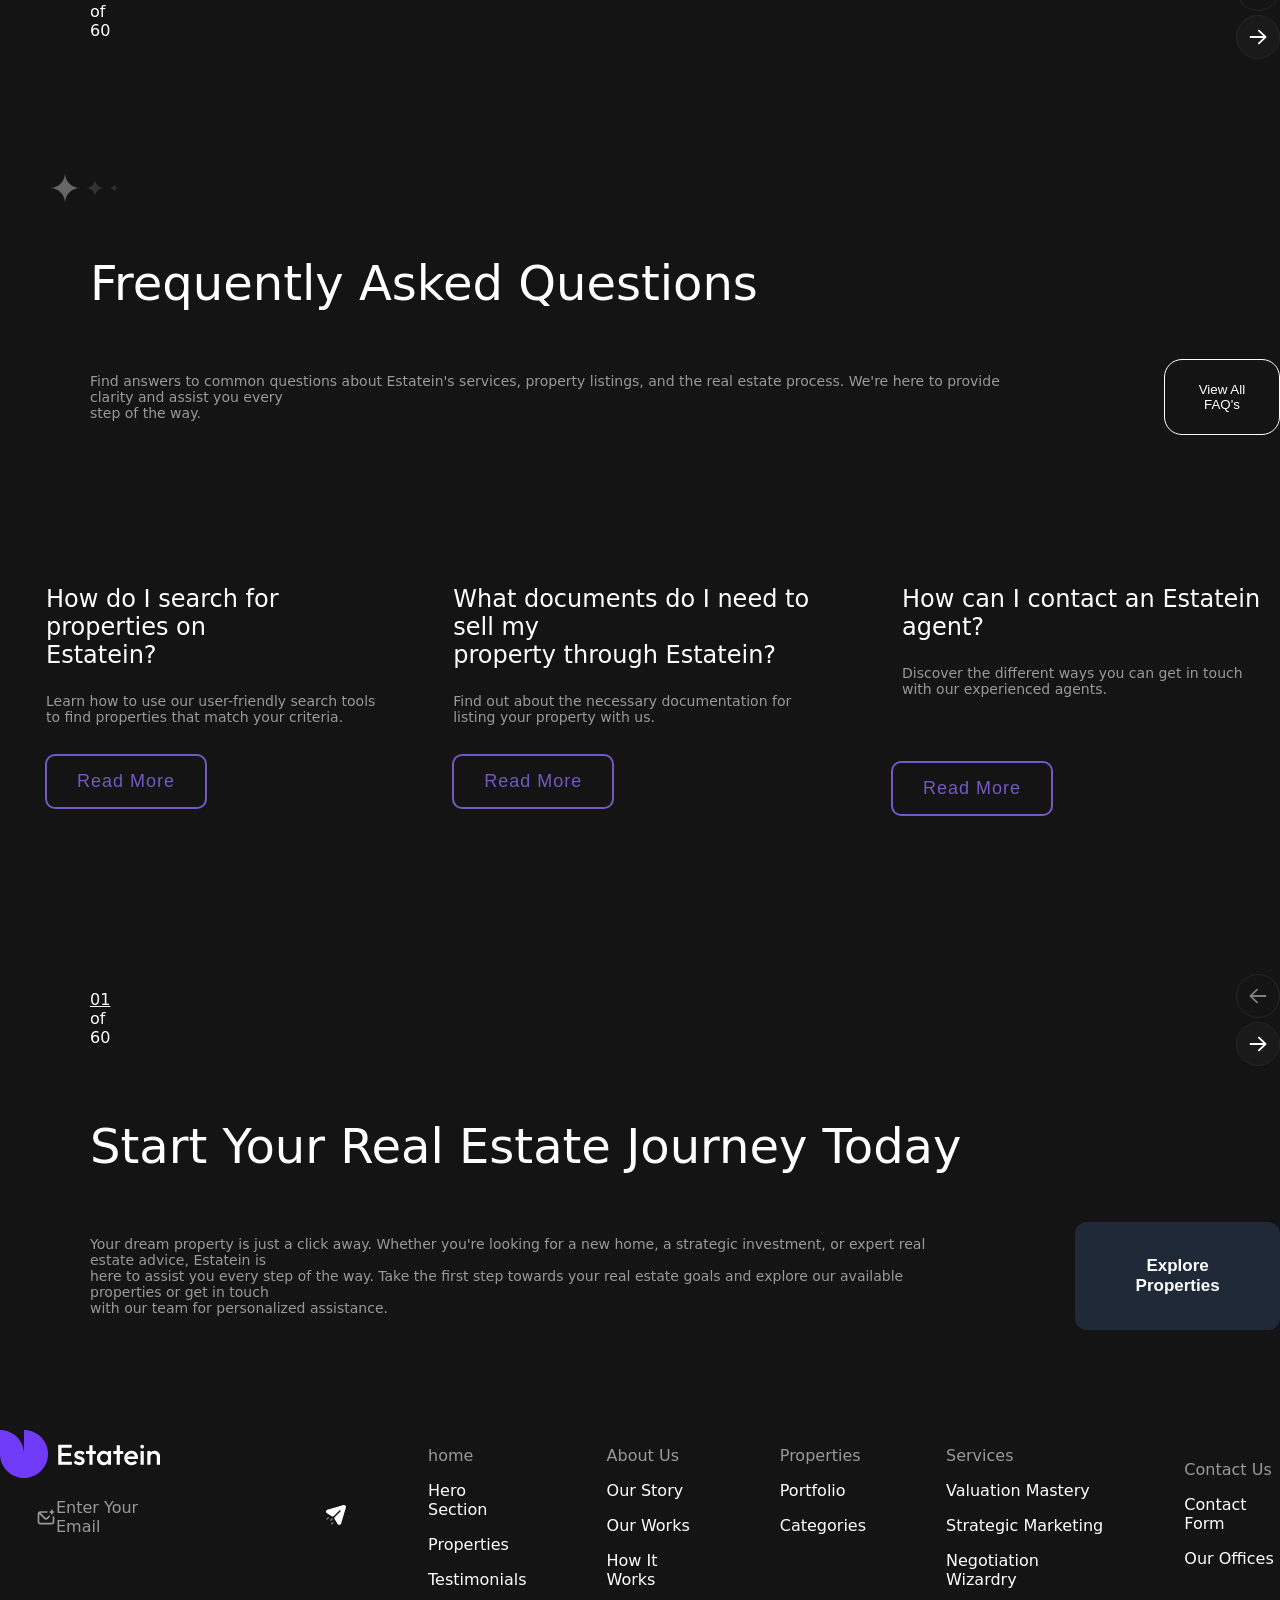
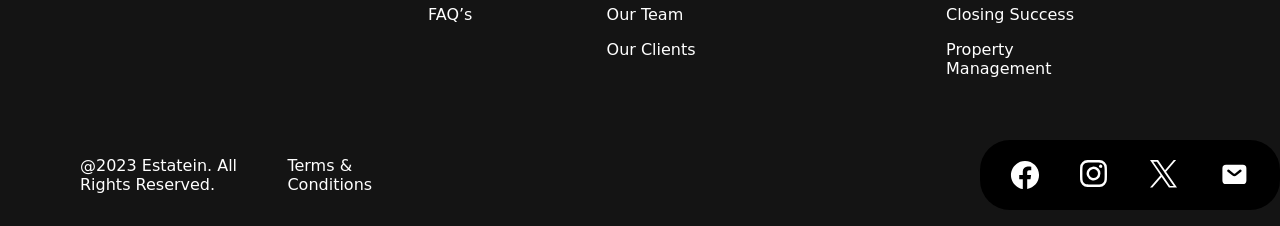
==== commit 0a48dd64: "animeshin" ====
--- a/index.html
+++ b/index.html
@@ -23,11 +23,13 @@
                     </label>
 
                     <ul class="nav-links">
-                        <li><a href="./index.html" class="active">Home</a></li>
+                      <div class="nav-div">
+                          <li><a href="./index.html" class="active">Home</a></li>
                         <li><a href="./about.html">About Us</a></li>
                         <li><a href="./Properties.html">Properties</a></li>
                         <li><a href="./sevic.html">Services</a></li>
                         <li class="profile-item"></li>
+                      </div>
                         <button class="nav__bin">Contact Us</button>
                     </ul>
                 </nav>
@@ -112,7 +114,7 @@
                         </div>
                         <div data-aos="flip-left"
                         data-aos-easing="ease-out-cubic"
-                        data-aos-duration="1000">
+                        data-aos-duration="3000">
                                 <img src="./aseets/images/Image (5).svg" alt="">
                             </div>
                                 <img class="hero__box" src="./aseets/icon/Sub Container (2).svg" alt="">
@@ -145,142 +147,100 @@
                     </div>
                 </div>
             </div>
-        </section>
-        <section class="properties">
-            <div class="container">
-                <div class="properties__wrapper">
-                    <img class="properties__img" src="./aseets/icon/Abstract Design.svg" alt="">
-                    <p class="properties__title">Featured Properties</p>
-                    <p class="properties__ex">Explore our handpicked selection of featured properties. <br>Each listing offers a glimpse into exceptional homes and <br>investments available through Estatein.</p>
-                    <div class="properties__cards">
-   <div class="card">
-      <img class="properties__image" src="./aseets/images/Image (6).svg" alt="">
-      <p class="properties__villa">Seaside Serenity Villa</p>
-      <p class="properties__a">A stunning 4-bedroom, 3-bathroom villa in a <br>peaceful suburban neighborhood... <u class="properties__u">Read More</u></p>
-          <div class="properties__imgg">
-              <img src="./aseets/icon/Container (2).svg" alt="">
-              <img src="./aseets/icon/Container (2).svg" alt="">
-              <div>
-                <img src="./aseets/icon/Container (3).svg" alt="">
+    <section class="properties">
+      <div class="container">
+        <img class="properties__aseets" src="./aseets/icon/Abstract Design.svg" alt="">
+        <p class="properties__title">Featured Properties</p>
+        <p class="properties__ex">Explore our handpicked selection of featured properties. <br>Each listing offers a glimpse into exceptional homes and <br>investments available through Estatein.</p>
+        <div>
+                                <img class="properties-svg" src="./aseets/icon/Abstract Design (1).svg" alt="">
+                                <p class="properties-titlee">Featured Properties</p>
+                                <div class="properties__btn-button">
+                                    <p class="properties-infos">Explore our handpicked selection of featured properties. Each listing offers a glimpse into exceptional homes and investments available <br>through Estatein. Click "View Details" for more information.</p>
+                                    <a href="#" class="properties-all"> View All Properties</a>
+                                </div>
+                            </div>
+        <div class="properties-slider">
+          <div class="properties-track">
+            <div class="property-card">
+              <img
+                src="https://images.unsplash.com/photo-1600585154526-990dced4db0d?q=80&w=1200&auto=format&fit=crop"
+                alt=""
+              />
+              <div class="property-content">
+                <h3>Seaside Serenity Villa</h3>
+                <p>
+                  A stunning 4-bedroom, 3-bathroom villa in a peaceful suburban
+                  neighborhood.
+                </p>
+                <div class="property-tags">
+                  <span>🛏 4-Bedroom</span>
+                  <span>🛁 3-Bathroom</span>
+                  <span>🏠 Villa</span>
+                </div>
+                <div class="property-bottom">
+                  <div>
+                    <small>Price</small>
+                    <h4>$550,000</h4>
+                  </div>
+                  <button>View Property Details</button>
+                </div>
               </div>
+            </div>
+            <div class="property-card">
+              <img
+                src="https://images.unsplash.com/photo-1460317442991-0ec209397118?q=80&w=1200&auto=format&fit=crop"
+                alt=""
+              />
+              <div class="property-content">
+                <h3>Metropolitan Haven</h3>
+                <p>
+                  A chic and fully-furnished 2-bedroom apartment with panoramic
+                  city views.
+                </p>
+                <div class="property-tags">
+                  <span>🛏 2-Bedroom</span>
+                  <span>🛁 2-Bathroom</span>
+                  <span>🏠 Villa</span>
+                </div>
+                <div class="property-bottom">
+                  <div>
+                    <small>Price</small>
+                    <h4>$550,000</h4>
+                  </div>
+                  <button>View Property Details</button>
+                </div>
+              </div>
+            </div>
+            <div class="property-card">
+              <img
+                src="https://images.unsplash.com/photo-1486406146926-c627a92ad1ab?q=80&w=1200&auto=format&fit=crop"
+                alt=""
+              />
+              <div class="property-content">
+                <h3>Rustic Retreat Cottage</h3>
+                <p>
+                  An elegant 3-bedroom, 2.5-bathroom townhouse in a gated
+                  community.
+                </p>
+                <div class="property-tags">
+                  <span>🛏 3-Bedroom</span>
+                  <span>🛁 3-Bathroom</span>
+                  <span>🏠 Villa</span>
+                </div>
+                <div class="property-bottom">
+                  <div>
+                    <small>Price</small>
+                    <h4>$550,000</h4>
+                  </div>
+                  <button>View Property Details</button>
+                </div>
+              </div>
+            </div>
           </div>
-      <div class="properties__button">
-        <div>
-        <p class="properties__info--price">Price</p>
-        <p>$550,000</p>
+        </div>
       </div>
-    <button class="properties__button--btn">View Property Details</button>
-   </div>
-  </div>
-   <div class="card">
-      <img class="properties__image" src="./aseets/images/Image (6).svg" alt="">
-      <p class="properties__villa">Seaside Serenity Villa</p>
-      <p class="properties__a">A stunning 4-bedroom, 3-bathroom villa in a <br>peaceful suburban neighborhood... <u class="properties__u">Read More</u></p>
-          <div class="properties__imgg">
-              <img src="./aseets/icon/Container (2).svg" alt="">
-              <img src="./aseets/icon/Container (2).svg" alt="">
-              <div>
-                <img src="./aseets/icon/Container (3).svg" alt="">
-              </div>
-          </div>
-      <div class="properties__button">
-        <div>
-        <p class="properties__info--price">Price</p>
-        <p>$550,000</p>
-      </div>
-    <button class="properties__button--btn">View Property Details</button>
-   </div>
-  </div>
-   <div class="card">
-      <img class="properties__image" src="./aseets/images/Image (6).svg" alt="">
-      <p class="properties__villa">Seaside Serenity Villa</p>
-      <p class="properties__a">A stunning 4-bedroom, 3-bathroom villa in a <br>peaceful suburban neighborhood... <u class="properties__u">Read More</u></p>
-          <div class="properties__imgg">
-              <img src="./aseets/icon/Container (2).svg" alt="">
-              <img src="./aseets/icon/Container (2).svg" alt="">
-              <div>
-                <img src="./aseets/icon/Container (3).svg" alt="">
-              </div>
-          </div>
-      <div class="properties__button">
-        <div>
-        <p class="properties__info--price">Price</p>
-        <p>$550,000</p>
-      </div>
-    <button class="properties__button--btn">View Property Details</button>
-   </div>
-  </div>
-  
-  
-  </div>
-                    <div class="properties__cardss">
-                        <div>
-                            <div>
-                                <img class="properties__design" src="./aseets/icon/Abstract Design (1).svg" alt="">
-                                <p class="properties__titlee">Featured Properties</p>
-                                <div class="properties__btn--button">
-                                    <p class="properties__infos">Explore our handpicked selection of featured properties. Each listing offers a glimpse into exceptional homes and investments available <br>through Estatein. Click "View Details" for more information.</p>
-                                    <button class="properties__all">View All Properties</button>
-                                </div>
-                            </div>
-                            <div class="properties__card--cards">
-                                <div class="properties__card--btn">
-                                    <img src="./aseets/images/Image (7).svg" alt="">
-                                    <p class="properties__villa">Seaside Serenity Villa</p>
-                                    <p class="properties__a">A stunning 4-bedroom, 3-bathroom villa in a <br>peaceful suburban neighborhood... <u class="properties__u">Read More</u>></p>
-                                    <div class="properties__imgg">
-                                        <img src="./aseets/icon/Container (1).svg" alt="">
-                                        <img src="./aseets/icon/Container (2).svg" alt="">
-                                        <img src="./aseets/icon/Container (3).svg" alt="">
-                                    </div>
-                                    <div class="properties__button">
-                                       <div>
-                                         <p class="properties__info--price">Price</p>
-                                        <p>$550,000</p>
-                                       </div>
-                                       <button class="properties__button--btn">View Property Details</button>
-                                    </div>
-                                </div>
-                                 <div class="properties__card--btn">
-                                    <img src="./aseets/images/Image (8).svg" alt="">
-                                    <p class="properties__villa">Metropolitan Haven</p>
-                                    <p class="properties__a">A stunning 4-bedroom, 3-bathroom villa in a <br>peaceful suburban neighborhood... <u class="properties__u">Read More</u>></p>
-                                    <div class="properties__imgg">
-                                        <img src="./aseets/icon/Container (5).svg" alt="">
-                                        <img src="./aseets/icon/Container (2).svg" alt="">
-                                        <img src="./aseets/icon/Container (3).svg" alt="">
-                                    </div>
-                                    <div class="properties__button">
-                                       <div>
-                                         <p class="properties__info--price">Price</p>
-                                        <p>$550,000</p>
-                                       </div>
-                                       <button class="properties__button--btn">View Property Details</button>
-                                    </div>
-                                </div>
-                                 <div class="properties__card--btn">
-                                    <img src="./aseets/images/Image (9).svg" alt="">
-                                    <p class="properties__villa">Rustic Retreat Cottage</p>
-                                    <p class="properties__a">A stunning 4-bedroom, 3-bathroom villa in a <br>peaceful suburban neighborhood... <u class="properties__u">Read More</u>></p>
-                                    <div class="properties__imgg">
-                                        <img src="./aseets/icon/Container (4).svg" alt="">
-                                        <img src="./aseets/icon/Container (2).svg" alt="">
-                                        <img src="./aseets/icon/Container (3).svg" alt="">
-                                    </div>
-                                    <div class="properties__button">
-                                       <div>
-                                         <p class="properties__info--price">Price</p>
-                                        <p>$550,000</p>
-                                       </div>
-                                       <button class="properties__button--btn">View Property Details</button>
-                                    </div>
-                                </div>
-                            </div>
-                        </div>
-                    </div>
-                </div>
-            </div>
-        </section>
+    </section>
         <section class="say">
             <div class="container">
                 <div class="say__wrapper">
@@ -309,7 +269,7 @@
                                 <p class="say__sayy">What Our Clients Say</p>
                                 <div class="say__cards">
                                     <p class="say__the">Read the success stories and heartfelt testimonials from our valued clients. Discover why they chose Estatein for their real estate needs.</p>
-                                    <button class="say__button">View All Testimonials</button>
+                                    <a href="#" class="say-button">View All Properties</a>
                                 </div>
                                 <div>
                                     <div class="say__cardss">
@@ -407,7 +367,7 @@
                                 <p class="asked__asked">Frequently Asked Questions</p>
                                 <div class="asked__infos">
                                     <p class="asked__find">Find answers to common questions about Estatein's services, property listings, and the real estate process. We're here to provide clarity and assist you every <br>step of the way.</p>
-                                    <button class="asked__button">View All FAQ’s</button>
+                                    <button class="asked__button">View All FAQ's</button>
                                 </div>
                             </div>
                             <div class="asked__for--info">
@@ -425,7 +385,6 @@
                                 <p class="asked__how">How can I contact an Estatein agent?  </p>
                                 <p class="asked__lorem">Discover the different ways you can get in touch <br>with our experienced agents.</p>
-                                <!-- From Uiverse.io by adamgiebl --> 
                                  <button class="asked__btn--button">Read More</button>
                             </div>
                             </div>
@@ -449,6 +408,7 @@
                 </div>
             </div>
         </section>
+        
         <section class="real">
             <div class="container">
                 <div class="real__wrapper">
--- a/styles/main.css
+++ b/styles/main.css
@@ -40,6 +40,9 @@
 .nav__logo-icon {
   color: #49BBBD;
   font-size: 28px;
+}
+.nav-links li {
+  padding-top: 10px;
 }
 .nav-links {
   list-style: none;
@@ -184,6 +187,11 @@
 }
 
 @media (min-width: 1240px) {
+  .nav-div {
+    gap: 24px;
+    display: flex;
+    margin-right: 320px;
+  }
   .nav__bin {
     display: block;
   }
@@ -588,271 +596,290 @@
     opacity: 1;
   }
 }
-.properties__wrapper {
-  color: white;
-}
-.properties__info {
-  color: rgb(153, 153, 153);
-  font-size: 14px;
-  margin-left: 16px;
-  display: block;
-}
-.properties__title {
-  font-size: 28px;
-  margin-left: 16px;
-  display: block;
-}
-.properties__img {
-  margin-top: 61px;
-  padding-left: 8px;
+.properties {
+  padding: 100px 0;
+  overflow: hidden;
+}
+
+.properties-top {
+  text-align: center;
+  margin-bottom: 60px;
+}
+
+.properties-title {
+  font-size: 56px;
+  font-weight: 700;
+  margin-bottom: 16px;
+}
+
+.properties-text {
+  max-width: 650px;
+  margin: auto;
+  color: #999;
+  line-height: 1.7;
+  font-size: 18px;
+}
+
+.properties-slider {
+  overflow-x: auto;
+  scrollbar-width: none;
+}
+
+.properties-slider::-webkit-scrollbar {
+  display: none;
+}
+
+.properties-track {
+  display: grid;
+  grid-template-columns: repeat(3, 1fr);
+  gap: 24px;
+}
+
+.property-card {
+  background: #16161a;
+  border: 1px solid #24242b;
+  border-radius: 20px;
+  overflow: hidden;
+  min-width: 100%;
+  transition: 0.4s;
+}
+
+.property-card:hover {
+  transform: translateY(-8px);
+  border-color: #7c3aed;
+}
+
+.property-card img {
+  width: 100%;
+  height: 240px;
+  -o-object-fit: cover;
+     object-fit: cover;
+  display: block;
+}
+
+.property-content {
+  padding: 24px;
+  color: white;
+}
+
+.property-content h3 {
+  font-size: 22px;
+  margin-bottom: 14px;
+}
+
+.property-content p {
+  color: #999;
+  line-height: 1.7;
+  margin-bottom: 22px;
+  font-size: 15px;
+}
+
+.property-tags {
   display: flex;
-}
-.properties__image {
-  width: 40px;
-  display: block;
-  margin-top: 40px;
-}
-.properties__title--info {
-  margin-left: 40px;
-  font-size: 18px;
-  display: block;
-}
-.properties__info--title {
-  margin-left: 40px;
-  font-size: 14px;
-  color: rgb(153, 153, 153);
-  display: block;
-}
-.properties__img--image {
-  display: block;
-  margin-left: 40px;
-  padding-top: 20px;
-}
-.properties__price {
-  display: block;
-  font-size: 14px;
-  color: rgb(153, 153, 153);
-}
-.properties__price--som {
-  font-size: 18px;
-  display: block;
-}
-.properties__btn {
-  padding: 14px 35px;
-  background: rgb(112, 59, 247);
-  border-radius: 8px;
-  border: none;
-  color: white;
-  display: block;
-}
-.properties__cards {
+  gap: 10px;
+  flex-wrap: wrap;
+  color: white;
+  margin-bottom: 24px;
+}
+
+.property-tags span {
+  padding: 10px 14px;
+  border-radius: 12px;
+  background: #202026;
+  font-size: 14px;
+}
+
+.property-bottom {
   display: flex;
   align-items: center;
+  justify-content: space-between;
+  gap: 20px;
+}
+
+.property-bottom small {
+  color: #888;
+  display: block;
+  margin-bottom: 6px;
+}
+
+.property-bottom h4 {
+  font-size: 24px;
+}
+
+.property-bottom button {
+  border: none;
+  background: #7c3aed;
+  color: white;
+  padding: 14px 20px;
+  border-radius: 12px;
+  cursor: pointer;
+  transition: 0.3s;
+  font-size: 14px;
+}
+
+.property-bottom button:hover {
+  background: #6d28d9;
+}
+
+.properties-titlee {
+  display: block;
+  color: white;
+  font-size: 48px;
+  margin-left: 27px;
+}
+
+.properties-infos {
+  display: block;
+  margin-left: 27px;
+  color: rgb(153, 153, 153);
+}
+
+.properties-all {
+  margin-left: 220px;
+  display: inline-flex;
+  align-items: center;
   justify-content: center;
-  gap: 30px;
-  margin-top: 20px;
-}
-.properties__cardss {
-  display: none;
-}
-.properties__button {
+  padding: 14px 24px;
+  border: 1px solid #fff;
+  border-radius: 18px;
+  background: transparent;
+  color: #fff;
+  font-weight: 500;
+  text-decoration: none;
+  transition: all 0.35s ease;
+  position: relative;
+  overflow: hidden;
+  cursor: pointer;
+}
+
+.properties-all:hover {
+  background: rgb(112, 59, 247);
+  color: #f9f6f6;
+  transform: translateY(-5px) scale(1.03);
+  box-shadow: 0 15px 35px rgba(255, 255, 255, 0.2);
+}
+
+.properties-all::before {
+  content: "";
+  position: absolute;
+  top: 0;
+  left: -120%;
+  width: 100%;
+  height: 100%;
+  background: linear-gradient(120deg, transparent, rgba(255, 255, 255, 0.35), transparent);
+  transition: 0.7s;
+}
+
+.properties-all:hover::before {
+  left: 120%;
+}
+
+.properties__btn-button {
   display: flex;
-  margin-left: 10px;
-}
-.properties__button--btn {
-  color: white;
-  border: none;
-  border-radius: 12px;
-  padding: 1px 55px;
-  margin-left: 30px;
-  background-color: rgb(112, 59, 247);
-}
-.properties__cards {
-  display: flex;
-  gap: 32px;
-  overflow-x: auto;
-  padding: 16px;
-  justify-content: center;
-  scroll-behavior: smooth;
-  align-items: center;
-}
-.properties__card {
-  padding: 5px;
-  flex: 0 0 auto;
-  width: 50px;
-  background-color: black;
-  color: white;
-  border-radius: 12px;
-  display: flex;
-  margin-left: 16px;
-  flex-wrap: wrap;
-  justify-content: center;
-  align-items: center;
-  margin: 0 auto;
-}
-.properties__button--btn {
-  color: white;
-  border: none;
-  border-radius: 12px;
-  padding: 1px 55px;
-  margin-left: 30px;
-  background-color: rgb(112, 59, 247);
-}
-.properties__a {
-  margin-left: 20px;
-  color: rgb(153, 153, 153);
-}
-.properties__image {
-  width: 400px;
-}
-.properties__u {
-  color: white;
-}
-.properties__info--price {
-  color: rgb(153, 153, 153);
-}
-.properties__villa {
-  color: white;
-  font-size: 14px;
-  margin-left: 16px;
-}
+  margin-bottom: 110px;
+}
+
 .properties__ex {
-  display: block;
-  font-size: 14px;
-  margin-left: 16px;
-  color: rgb(153, 153, 153);
-}
-
-@media (min-width: 1240px) {
+  display: none;
+}
+
+.properties__title {
+  display: none;
+}
+
+.properties__aseets {
+  display: none;
+}
+
+@media (max-width: 390px) {
+  .properties__aseets {
+    display: block;
+  }
+  .properties-svg {
+    display: none;
+  }
+  .properties-titlee {
+    display: none;
+  }
+  .properties-infos {
+    display: none;
+  }
+  .properties__btn-button {
+    display: none;
+  }
+  .properties__title {
+    display: block;
+    font-size: 28px;
+    color: white;
+    margin-left: 17px;
+  }
   .properties__ex {
-    display: none;
-  }
-  .properties__card--cards {
+    font-size: 14px;
+    display: block;
+    margin-left: 17px;
+    margin-bottom: 50px;
+    color: rgb(153, 153, 153);
+  }
+  .properties {
+    padding: 70px 0;
+  }
+  .properties-top {
+    margin-bottom: 40px;
+  }
+  .properties-title {
+    font-size: 34px;
+    line-height: 1.2;
+  }
+  .properties-text {
+    font-size: 15px;
+    line-height: 1.6;
+  }
+  .properties-track {
     display: flex;
     gap: 20px;
-    justify-content: center;
-    margin-top: 60px;
-  }
-  .properties__u {
-    color: white;
-  }
-  .properties__button--btn {
-    padding: 14px 47px;
-    background: rgb(112, 59, 247);
-    color: white;
-    border: none;
-    border-radius: 8px;
-    margin-left: 55px;
-    cursor: pointer;
-  }
-  .properties__button--btn:hover {
-    background: rgba(112, 59, 247, 0.456);
-    transition: 2s;
-  }
-  .properties__button {
-    display: flex;
-    align-items: center;
-    text-align: center;
-  }
-  .properties__info--price {
+  }
+  .properties-slider {
+    overflow-x: auto;
+    scroll-snap-type: x mandatory;
+    scrollbar-width: none;
+  }
+  .properties-slider::-webkit-scrollbar {
+    display: none;
+  }
+  .property-card {
+    width: 100%;
+    min-width: 100%;
+    flex: 0 0 auto;
+    scroll-snap-align: start;
+    border-radius: 32px;
+  }
+  .property-card img {
+    width: 100%;
+    height: 220px;
+    -o-object-fit: cover;
+       object-fit: cover;
+    border-radius: 32px 32px 0 0;
+  }
+  .property-content {
+    padding: 20px;
+  }
+  .property-content h3 {
+    font-size: 20px;
+  }
+  .property-content p {
     font-size: 14px;
-    color: rgb(153, 153, 153);
-  }
-  .properties__villa {
-    font-size: 20px;
-  }
-  .properties__a {
-    color: rgb(153, 153, 153);
-    font-size: 16px;
-  }
-  .properties__card--btn {
-    border: 1px solid white;
-    background-color: black;
-    border-radius: 12px;
-    width: 413px;
-    padding: 30px;
-  }
-  .properties__card--btn:hover {
-    transform: scale(0.9);
-    transition: 2s;
-    box-shadow: rgba(3, 66, 255, 0.25) 0px 80px 55px, rgba(4, 8, 244, 0.12) 0px -12px 30px, rgba(14, 1, 255, 0.12) 0px 20px 100px, rgba(21, 1, 246, 0.17) 0px 12px 13px, rgba(0, 0, 0, 0.09) 0px 100px 54px;
-  }
-  .properties__all {
-    padding: 14px 20px;
-    background-color: black;
-    border: 1px solid white;
-    color: white;
-    border-radius: 8px;
-    cursor: pointer;
-  }
-  .properties__all:hover {
-    transform: scale(1.1);
-    transition: 2s;
-    background: rgba(0, 0, 255, 0.355);
-  }
-  .properties__btn--button {
-    display: flex;
-    gap: 150px;
-  }
-  .properties__infos {
-    font-size: 16px;
-    margin-top: 10px;
-    margin-left: 80px;
-    color: rgb(153, 153, 153);
-  }
-  .properties__titlee {
-    font-size: 38px;
-    margin-left: 80px;
-    margin-top: 6px;
-  }
-  .properties__design {
-    margin-top: 90px;
-    margin-left: 70px;
-  }
-  .properties__cardss {
-    display: block;
-  }
-  .properties__img--image {
-    display: none;
-  }
-  .properties__info {
-    display: none;
-  }
-  .properties__title {
-    display: none;
-  }
-  .properties__img {
-    display: none;
-  }
-  .properties__image {
-    display: none;
-  }
-  .properties__title--info {
-    display: none;
-  }
-  .properties__info--title {
-    display: none;
-  }
-  .properties__imag--image {
-    display: none;
-  }
-  .properties__price {
-    display: none;
-  }
-  .properties__price--som {
-    display: none;
-  }
-  .properties__btn {
-    display: none;
-  }
-  .properties__cards {
-    display: none;
-  }
-  .properties__img {
-    display: none;
-  }
-  .properties__info {
-    display: none;
+  }
+  .property-bottom {
+    display: flex;
+    color: white;
+    flex-direction: column;
+    align-items: flex-start;
+  }
+  .property-bottom button {
+    width: 100%;
+  }
+  .property-image {
+    border-radius: 100px;
   }
 }
 .say__wrapper {
@@ -1004,20 +1031,41 @@
   .say__cards {
     display: flex;
   }
-  .say__button {
-    padding: 18px 24px;
-    background: black;
-    color: white;
-    border: 1px solid white;
-    border-radius: 8px;
+  .say .say-button {
+    display: inline-flex;
+    align-items: center;
+    justify-content: center;
+    padding: 14px 20px;
+    border: 1px solid #fff;
+    border-radius: 18px;
+    background: transparent;
+    color: #fff;
+    font-weight: 500;
+    text-decoration: none;
+    transition: all 0.35s ease;
+    position: relative;
+    overflow: hidden;
+    cursor: pointer;
     margin-left: 20px;
-    cursor: pointer;
-    display: block;
-  }
-  .say__button:hover {
-    background: rgba(0, 0, 255, 0.323);
-    transition: 2s;
-    transform: scale(1.1);
+  }
+  .say .say-button:hover {
+    background: rgb(112, 59, 247);
+    color: white;
+    transform: translateY(-5px) scale(1.03);
+    box-shadow: 0 15px 35px rgba(255, 255, 255, 0.2);
+  }
+  .say .say-button::before {
+    content: "";
+    position: absolute;
+    top: 0;
+    left: -120%;
+    width: 100%;
+    height: 100%;
+    background: linear-gradient(120deg, transparent, rgba(255, 255, 255, 0.35), transparent);
+    transition: 0.7s;
+  }
+  .say .say-button:hover::before {
+    left: 120%;
   }
   .say__cardss:hover {
     transform: scale(1.1);
@@ -1162,20 +1210,6 @@
     margin-left: 1120px;
     gap: 10px;
   }
-  .asked__button {
-    padding: 18px 24px;
-    background: black;
-    border: 1px solid white;
-    color: white;
-    border-radius: 8px;
-    margin-left: 120px;
-    cursor: pointer;
-  }
-  .asked__button:hover {
-    background: rgba(0, 0, 255, 0.416);
-    transform: scale(1.1);
-    transition: 2s;
-  }
   .asked__btn--button {
     padding: 18px 24px;
     color: white;
@@ -1223,9 +1257,6 @@
   .asked__for:hover {
     transform: scale(1.1);
     transition: 2s;
-  }
-  .asked {
-    /* From Uiverse.io by adamgiebl */
   }
   .asked__btn--btn {
     position: relative;
@@ -1252,9 +1283,6 @@
   .asked__btn--btn:active {
     transform: scale(0.9);
   }
-  .asked {
-    /* From Uiverse.io by adamgiebl */
-  }
   .asked__btn--button {
     position: relative;
     display: inline-block;
@@ -1280,6 +1308,40 @@
   .asked__btn--button:active {
     transform: scale(0.9);
   }
+  .asked__button {
+    position: relative;
+    overflow: hidden;
+    padding: 14px 20px;
+    border: 1px solid #fff;
+    border-radius: 18px;
+    background: transparent;
+    color: #fff;
+    font-weight: 500;
+    cursor: pointer;
+    transition: all 0.35s ease;
+    z-index: 1;
+    margin-left: 120px;
+  }
+  .asked__button:hover {
+    background: rgb(112, 59, 247);
+    color: #fcfbfb;
+    transform: translateY(-5px);
+    box-shadow: 0 15px 35px rgba(255, 255, 255, 0.2);
+  }
+  .asked__button::before {
+    content: "";
+    position: absolute;
+    top: 0;
+    left: -120%;
+    width: 100%;
+    height: 100%;
+    background: linear-gradient(120deg, transparent, rgba(255, 255, 255, 0.4), transparent);
+    transition: 0.7s;
+    z-index: -1;
+  }
+  .asked__button:hover::before {
+    left: 120%;
+  }
 }
 .real__wrapper {
   color: white;
@@ -1368,6 +1430,7 @@
   }
 }
 .footer__hover:hover {
+  cursor: pointer;
   color: rgb(112, 59, 247);
 }
 .footer__card {
@@ -2157,10 +2220,53 @@
   .team__color {
     width: 340px;
   }
+  .team__color {
+    position: relative;
+    width: 390px;
+    padding: 22px;
+    border-radius: 28px;
+    background: rgba(255, 255, 255, 0.04);
+    backdrop-filter: blur(14px);
+    border: 1px solid rgba(255, 255, 255, 0.08);
+    overflow: hidden;
+    transition: all 0.45s ease;
+    box-shadow: 0 10px 30px rgba(0, 0, 0, 0.35), inset 0 1px 0 rgba(255, 255, 255, 0.06);
+  }
+  .team__color::before {
+    content: "";
+    position: absolute;
+    inset: 0;
+    padding: 1px;
+    border-radius: 28px;
+    background: linear-gradient(135deg, rgba(255, 255, 255, 0.25), rgba(120, 71, 255, 0.4), rgba(255, 255, 255, 0.08));
+    -webkit-mask: linear-gradient(#fff 0 0) content-box, linear-gradient(#fff 0 0);
+    -webkit-mask-composite: xor;
+    mask-composite: exclude;
+    pointer-events: none;
+  }
   .team__color:hover {
-    transition: 2s;
-    transform: scale(0.9);
-    box-shadow: rgba(3, 66, 255, 0.25) 0px 80px 55px, rgba(4, 8, 244, 0.12) 0px -12px 30px, rgba(14, 1, 255, 0.12) 0px 20px 100px, rgba(21, 1, 246, 0.17) 0px 12px 13px, rgba(0, 0, 0, 0.09) 0px 100px 54px;
+    transform: translateY(-12px) scale(1.02);
+    box-shadow: 0 30px 60px rgba(0, 0, 0, 0.5), 0 0 40px rgba(120, 71, 255, 0.25);
+  }
+  .team__color img {
+    width: 100%;
+    border-radius: 22px;
+    transition: 0.5s ease;
+  }
+  .team__color:hover img {
+    transform: scale(1.06);
+  }
+  .team__color h3 {
+    color: #fff;
+    font-size: 34px;
+    margin-top: 24px;
+    text-align: center;
+  }
+  .team__color p {
+    color: #9f9f9f;
+    text-align: center;
+    margin-top: 10px;
+    font-size: 18px;
   }
   .team__image {
     width: 300px;
@@ -2447,6 +2553,43 @@
     color: white;
     margin-top: 60px;
     justify-content: center;
+  }
+  .start__buttonn {
+    margin-left: 120px;
+    position: relative;
+    padding: 14px 38px;
+    font-size: 17px;
+    font-weight: 600;
+    color: white;
+    background: #1f2937;
+    border: none;
+    border-radius: 12px;
+    cursor: pointer;
+    overflow: hidden;
+    transition: transform 0.2s ease;
+  }
+  .start__buttonn span {
+    position: relative;
+    z-index: 2;
+  }
+  .start__buttonn::before {
+    content: "";
+    position: absolute;
+    width: 0;
+    height: 0;
+    background: rgba(112, 59, 247, 0.524);
+    border-radius: 50%;
+    top: 50%;
+    left: 50%;
+    transform: translate(-50%, -50%);
+    transition: width 0.5s ease, height 0.5s ease;
+  }
+  .start__buttonn:hover::before {
+    width: 300px;
+    height: 300px;
+  }
+  .start__buttonn:active {
+    transform: scale(0.96);
   }
 }
 .find__find {
@@ -3180,6 +3323,7 @@
   .make__your {
     border: none;
     color: white;
+    border: 1px solid black;
     background-color: rgba(40, 35, 35, 0.445);
   }
   .make__number {
@@ -3197,9 +3341,6 @@
     border-radius: 8px;
     background-color: rgba(40, 35, 35, 0.445);
     border: 1px solid rgba(255, 255, 255, 0.09);
-  }
-  .make {
-    /* From Uiverse.io by cssbuttons-io */
   }
   .make__button {
     --color: #560bad;
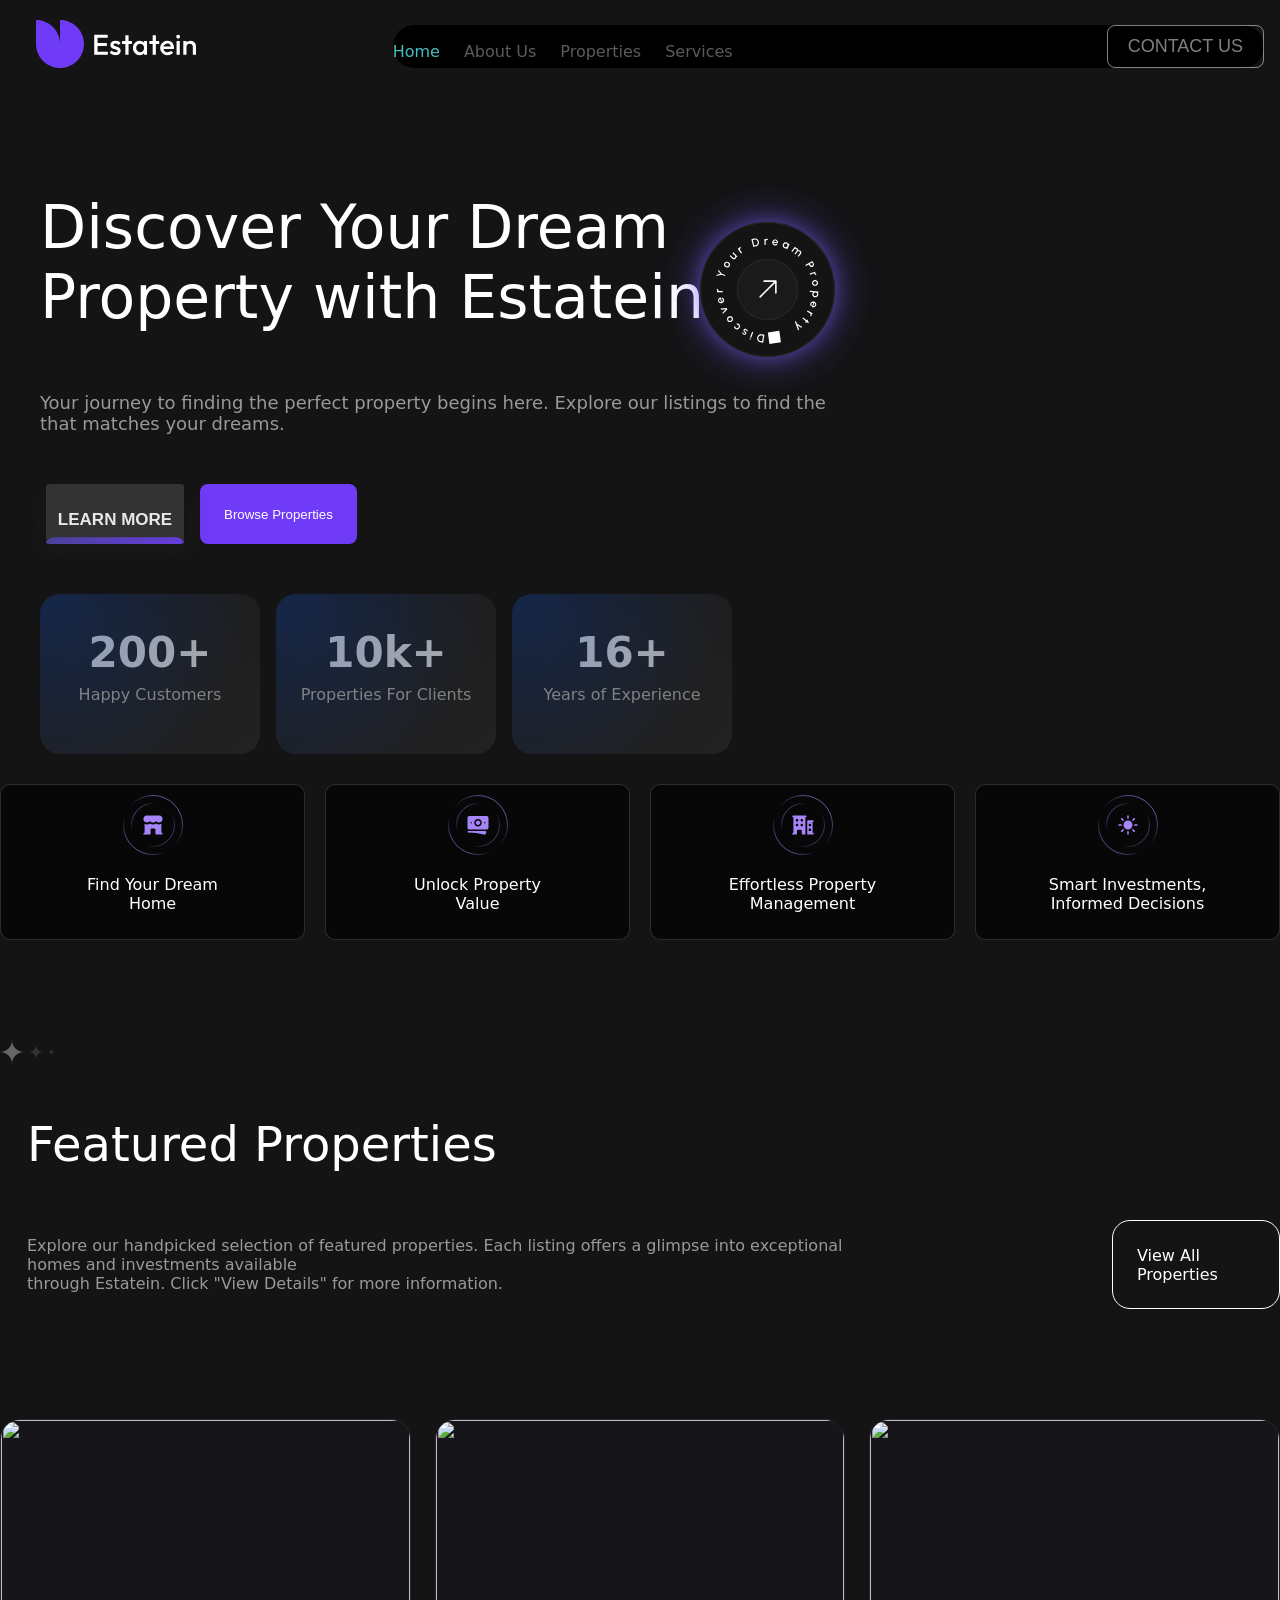
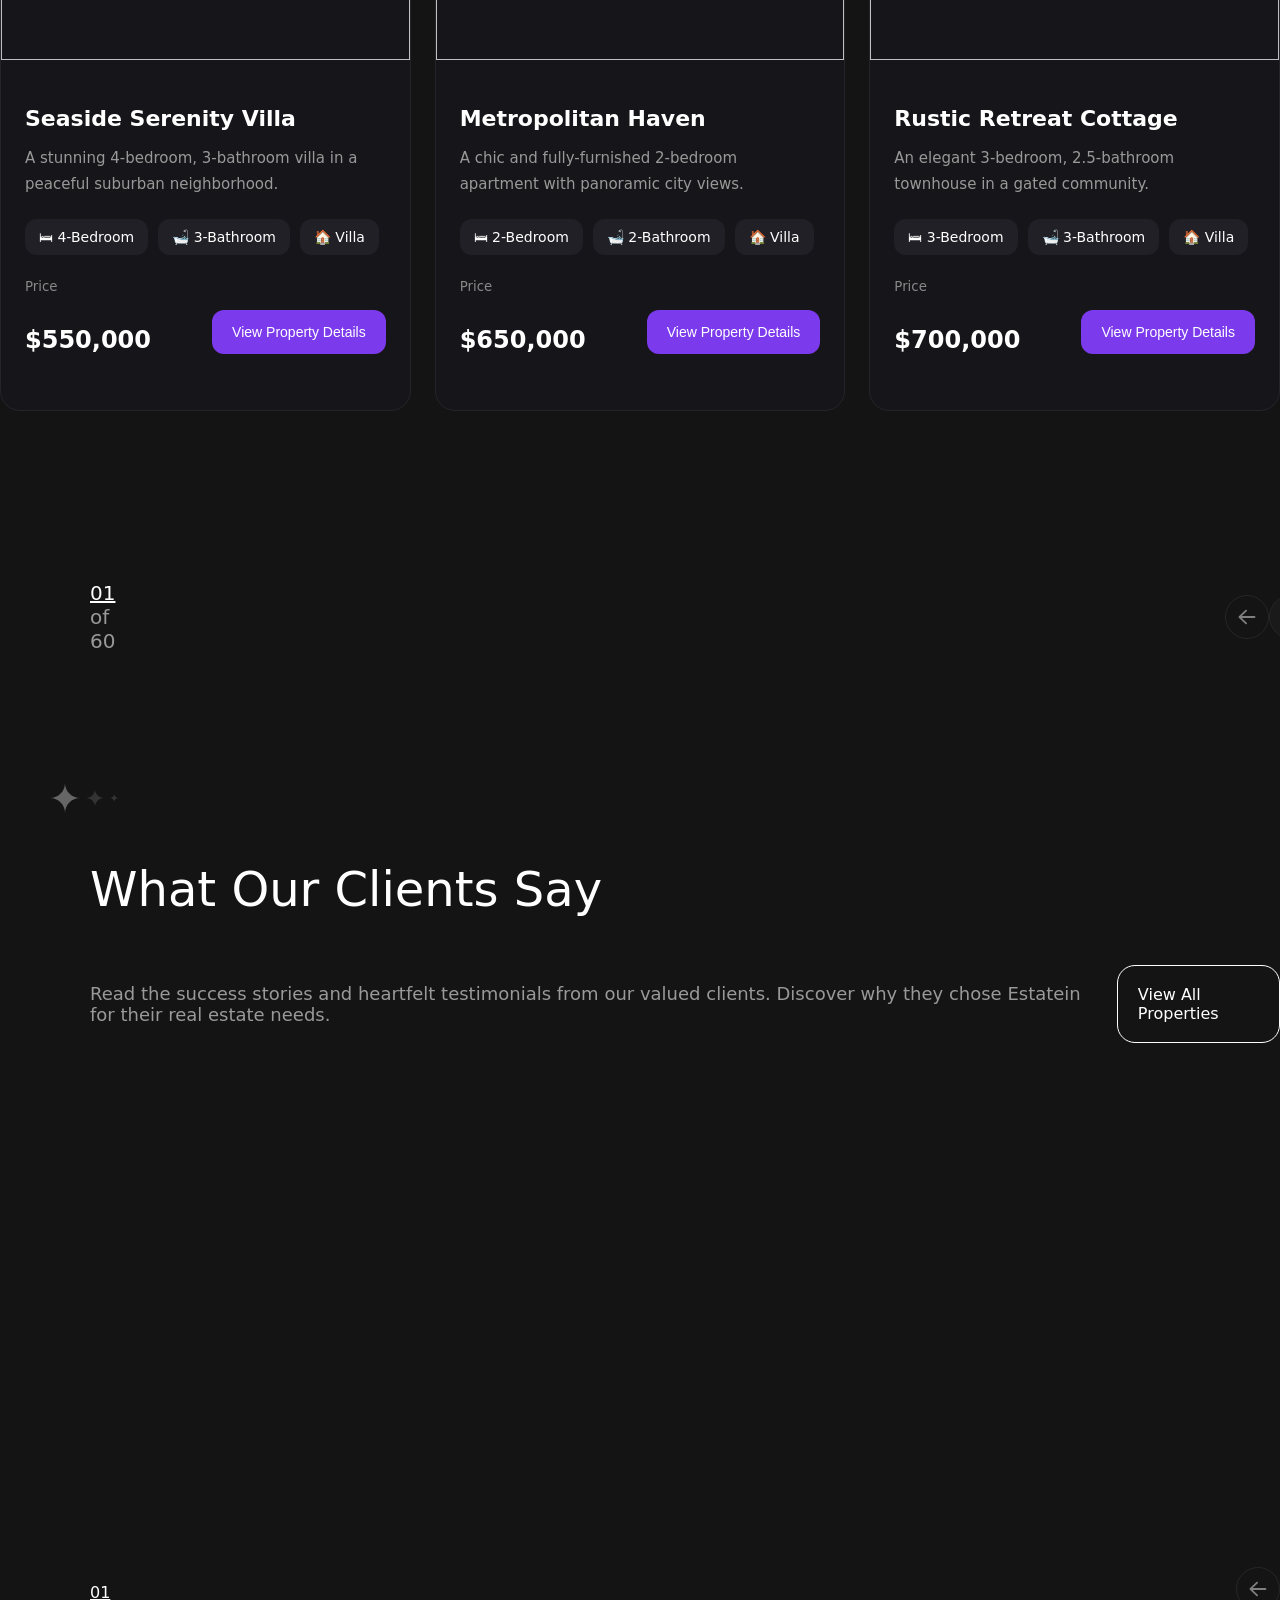
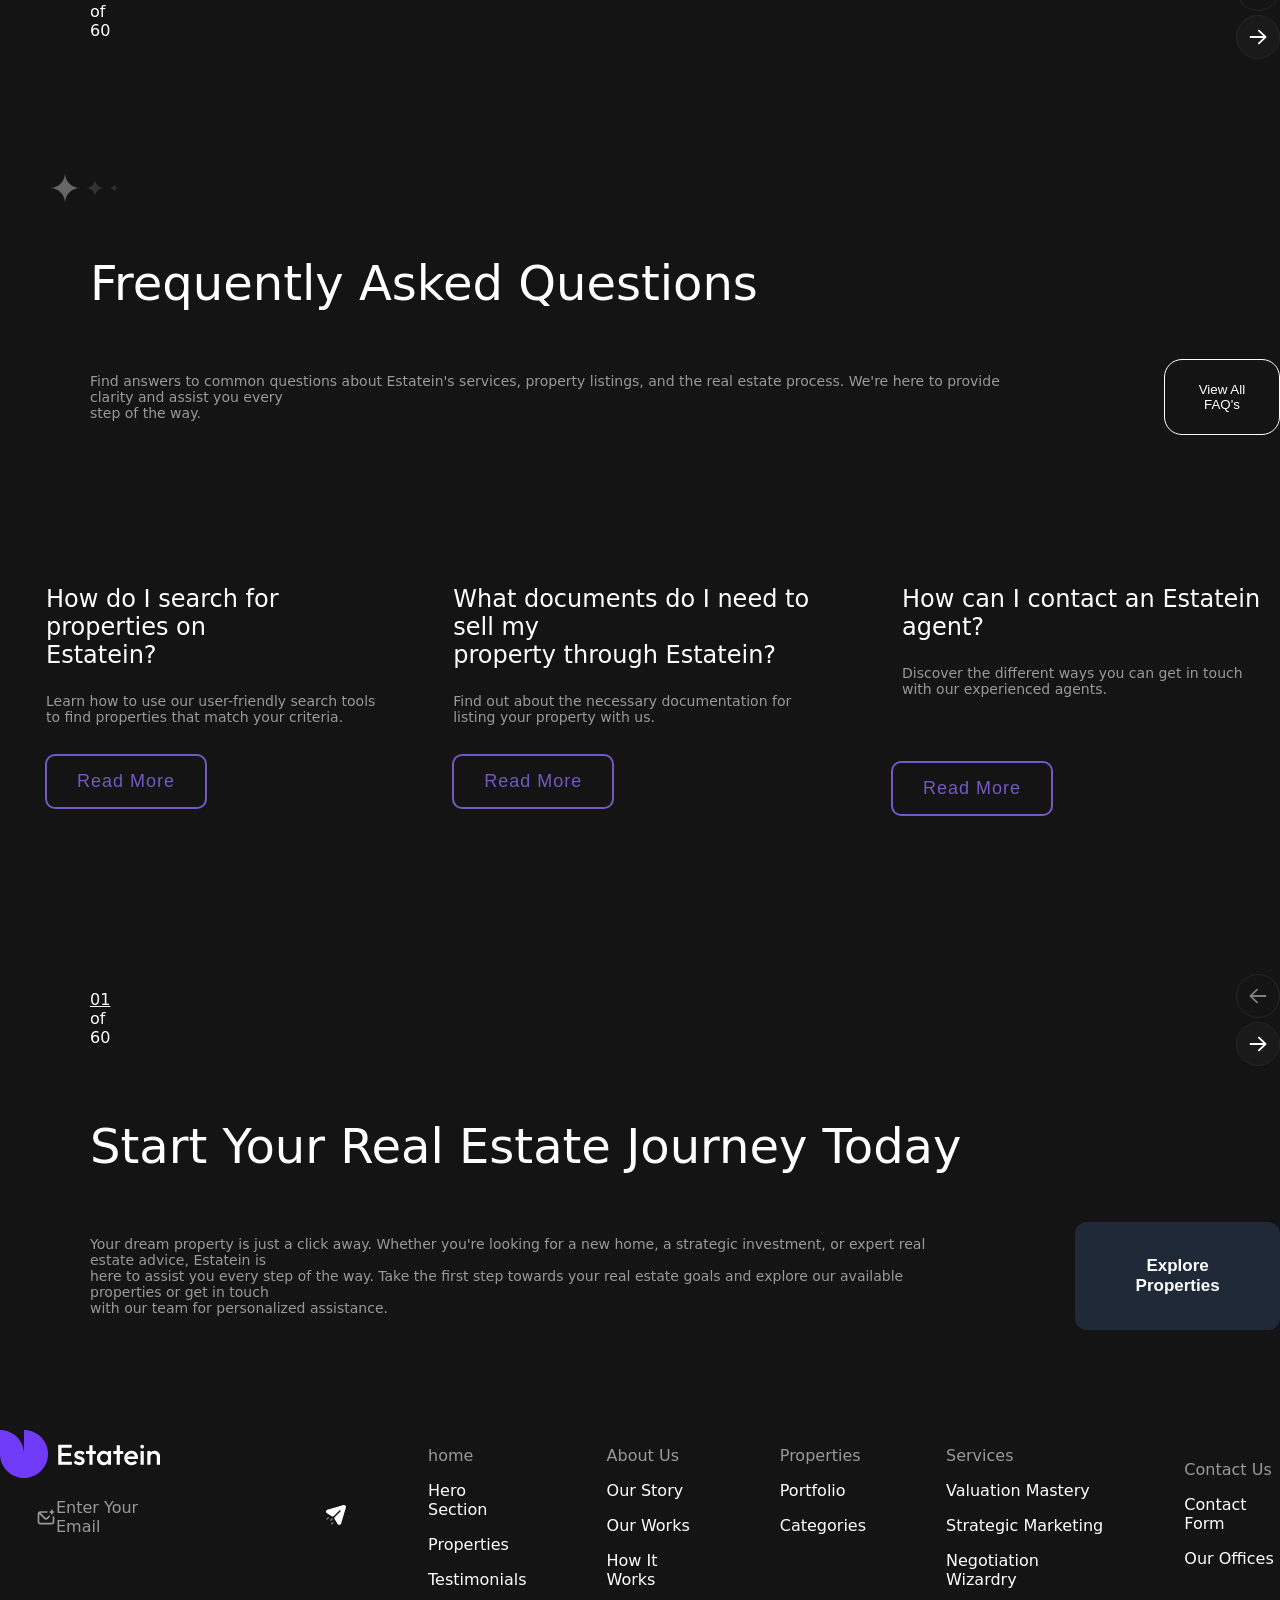
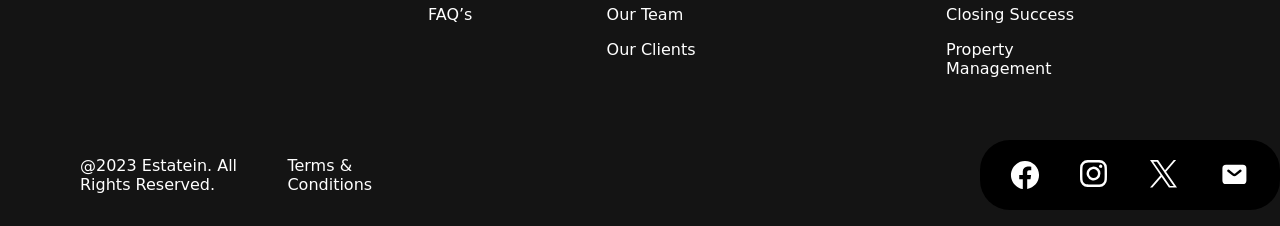
==== commit ab42d83a: "first commit" ====
--- a/index.html
+++ b/index.html
@@ -206,7 +206,7 @@
                 <div class="property-bottom">
                   <div>
                     <small>Price</small>
-                    <h4>$550,000</h4>
+                    <h4>$650,000</h4>
                   </div>
                   <button>View Property Details</button>
                 </div>
@@ -231,7 +231,7 @@
                 <div class="property-bottom">
                   <div>
                     <small>Price</small>
-                    <h4>$550,000</h4>
+                    <h4>$700,000</h4>
                   </div>
                   <button>View Property Details</button>
                 </div>
@@ -496,14 +496,14 @@
                 </div>
                 </div>
                 <div class="footer__color">
-                        <p class="footer__home">home</p>
+                        <a href="./index.html"><p class="footer__home">home</p></a>
                         <p class="footer__hover">Hero Section</p>
                         <p class="footer__hover">Properties</p>
                         <p class="footer__hover">Testimonials</p>
                         <p class="footer__hover">FAQ’s</p>
                 </div>
                 <div class="footer__whit">
-                        <p class="footer__about">About Us</p>
+                        <a href="./about.html"><p class="footer__about">About Us</p></a>
                         <p class="footer__hover">Our Story</p>
                         <p class="footer__hover">Our Works</p>
                         <p class="footer__hover">How It Works</p>
@@ -511,12 +511,12 @@
                         <p class="footer__hover">Our Clients</p>
                 </div>
                 <div class="footer__proper">
-                        <p class="footer__pro">Properties</p>
+                       <a href="./Properties.html"> <p class="footer__pro">Properties</p></a>
                         <p class="footer__hover">Portfolio</p>
                         <p class="footer__hover">Categories</p>
                 </div>
                 <div class="footer__servic">
-                        <p class="footer__ser">Services</p>
+                       <a href="./sevic.html"> <p class="footer__ser">Services</p></a>
                         <p class="footer__hover">Valuation Mastery</p>
                         <p class="footer__hover">Strategic Marketing</p>
                         <p class="footer__hover">Negotiation Wizardry</p>
@@ -524,7 +524,7 @@
                         <p class="footer__hover">Property Management</p>
                 </div>
                 <div class="footer__contact">
-                        <p class="footer__us">Contact Us</p>
+                        <a href=""><p class="footer__us">Contact Us</p></a>
                         <p class="footer__hover">Contact Form</p>
                         <p class="footer__hover">Our Offices</p>
                 </div>
@@ -535,8 +535,7 @@
                     <p>@2023 Estatein. All Rights Reserved.</p>
                     <p>Terms & Conditions</p>
                    </div>
-                    <!-- From Uiverse.io by firemonste_8052 --> 
-<ul class="footer__example-1">
+  <ul class="footer__example-1">
   <li class="icon-content">
     <a
       href="https://www.facebook.com/"
--- a/styles/main.css
+++ b/styles/main.css
@@ -10,7 +10,6 @@
   position: sticky;
   top: 0;
   animation: headAnim 1.3s ease-in-out forwards;
-  box-shadow: 0 2px 10px rgba(0, 0, 0, 0.05);
   position: sticky;
   padding: 10px 5%;
 }
@@ -66,6 +65,7 @@
   z-index: 1;
   color: white;
   background-color: black;
+  border-radius: 100px;
 }
 .nav-toggle, .nav-toggle-label {
   display: none;
@@ -148,11 +148,11 @@
   cursor: pointer;
 }
 .nav__wrapper {
+  display: flex;
   padding: 20px 16px;
   align-items: center;
   justify-content: center;
   justify-content: space-between;
-  display: flex;
 }
 .nav__ul {
   display: none;
@@ -963,6 +963,9 @@
 .say__infoss {
   display: none;
 }
+.say .say-button {
+  display: none;
+}
 
 @media (min-width: 1240px) {
   .say__ir {
@@ -1032,6 +1035,7 @@
     display: flex;
   }
   .say .say-button {
+    display: block;
     display: inline-flex;
     align-items: center;
     justify-content: center;
@@ -1429,6 +1433,9 @@
     transform: scale(0.96);
   }
 }
+.footer__data {
+  display: none;
+}
 .footer__hover:hover {
   cursor: pointer;
   color: rgb(112, 59, 247);
@@ -1496,9 +1503,6 @@
 .footer__button {
   display: none;
 }
-.footer {
-  /* From Uiverse.io by firemonste_8052 */
-}
 .footer__example-1 {
   display: none;
 }
@@ -1508,10 +1512,10 @@
     display: flex;
     justify-content: center;
     align-items: center;
-    font-weight: bolder; /* Made bolder */
-    background-color: #000; /* Black background */
-    border-radius: 30px; /* Added border-radius to make the container rounded */
-    padding: 20px; /* Added padding for better appearance */
+    font-weight: bolder;
+    background-color: #000;
+    border-radius: 30px;
+    padding: 20px;
     height: 70px;
     width: 300px;
     margin-left: 590px;
@@ -1519,22 +1523,22 @@
   .footer__example-1 .icon-content {
     margin: 0 10px;
     position: relative;
-    font-weight: bolder; /* Made bolder */
+    font-weight: bolder;
   }
   .footer__example-1 .icon-content .tooltip {
     position: absolute;
     top: -30px;
     left: 50%;
     transform: translateX(-50%);
-    background-color: #fff; /* White background */
-    color: #000; /* Black text */
+    background-color: #fff;
+    color: #000;
     padding: 6px 10px;
     border-radius: 5px;
     opacity: 0;
     visibility: hidden;
     font-size: 14px;
     transition: all 0.3s ease;
-    font-weight: bolder; /* Made bolder */
+    font-weight: bolder;
   }
   .footer__example-1 .icon-content:hover .tooltip {
     opacity: 1;
@@ -1548,10 +1552,10 @@
     width: 50px;
     height: 50px;
     border-radius: 50%;
-    color: #fff; /* White icons */
-    background-color: #000; /* Black background */
+    color: #fff;
+    background-color: #000;
     transition: all 0.3s ease-in-out;
-    font-weight: bolder; /* Made bolder */
+    font-weight: bolder;
   }
   .footer__example-1 .icon-content .link:hover {
     box-shadow: 3px 2px 45px 0px rgba(0, 0, 0, 0.12);
@@ -1559,7 +1563,7 @@
   .footer__example-1 .icon-content .link svg {
     width: 30px;
     height: 30px;
-    fill: #fff; /* White icons */
+    fill: #fff;
   }
   .footer__example-1 .icon-content .link[data-social=spotify]:hover {
     color: #00a2ff;
@@ -1983,6 +1987,126 @@
   .story__yearr {
     font-size: 30px;
   }
+  .story .story__card--cards {
+    display: grid;
+    grid-template-columns: repeat(3, 1fr);
+    gap: 20px;
+    padding: 3rem 2rem;
+    background: #111110;
+    border-radius: 20px;
+  }
+  .story .story__cardss {
+    position: relative;
+    background: #1a1a18;
+    border-radius: 20px;
+    padding: 2rem 1.75rem;
+    overflow: hidden;
+    cursor: pointer;
+    border: 1px solid rgba(255, 255, 255, 0.06);
+    transition: transform 0.4s cubic-bezier(0.34, 1.56, 0.64, 1), box-shadow 0.4s ease, border-color 0.4s ease;
+  }
+  .story .story__cardss:hover {
+    transform: translateY(-6px) scale(1.02);
+  }
+  .story .story__cardss:nth-child(1):hover {
+    border-color: rgba(180, 154, 255, 0.5);
+    box-shadow: 0 20px 60px -10px rgba(160, 120, 255, 0.35);
+  }
+  .story .story__cardss:nth-child(2):hover {
+    border-color: rgba(78, 207, 181, 0.5);
+    box-shadow: 0 20px 60px -10px rgba(78, 207, 181, 0.3);
+  }
+  .story .story__cardss:nth-child(3):hover {
+    border-color: rgba(255, 144, 85, 0.5);
+    box-shadow: 0 20px 60px -10px rgba(255, 144, 85, 0.3);
+  }
+  .story .story__cardss::before {
+    content: "";
+    position: absolute;
+    width: 120px;
+    height: 120px;
+    border-radius: 50%;
+    top: -30px;
+    right: -20px;
+    filter: blur(40px);
+    opacity: 0;
+    transition: opacity 0.5s, transform 0.5s;
+    pointer-events: none;
+  }
+  .story .story__cardss:nth-child(1)::before {
+    background: rgba(160, 120, 255, 0.35);
+  }
+  .story .story__cardss:nth-child(2)::before {
+    background: rgba(80, 200, 180, 0.35);
+  }
+  .story .story__cardss:nth-child(3)::before {
+    background: rgba(255, 140, 80, 0.35);
+  }
+  .story .story__cardss:hover::before {
+    opacity: 1;
+    transform: scale(1.3);
+  }
+  .story .story__cardss::after {
+    content: "";
+    display: block;
+    height: 1px;
+    margin: 1rem 0;
+    opacity: 0.3;
+    transition: opacity 0.4s;
+  }
+  .story .story__cardss:nth-child(1)::after {
+    background: linear-gradient(90deg, #b49aff, transparent);
+  }
+  .story .story__cardss:nth-child(2)::after {
+    background: linear-gradient(90deg, #4ecfb5, transparent);
+  }
+  .story .story__cardss:nth-child(3)::after {
+    background: linear-gradient(90deg, #ff9055, transparent);
+  }
+  .story .story__cardss:hover::after {
+    opacity: 0.8;
+  }
+  .story .story__yearr {
+    font-family: "Playfair Display", serif;
+    font-size: 1.35rem;
+    font-weight: 700;
+    color: #f0ede8;
+    margin: 0 0 0.5rem;
+    line-height: 1.25;
+  }
+  .story .story__infoo {
+    font-size: 0.82rem;
+    font-weight: 300;
+    color: rgba(220, 215, 205, 0.6);
+    line-height: 1.65;
+    margin: 0;
+  }
+  .story .story__cardss {
+    opacity: 0;
+    transform: translateY(24px);
+    animation: storyCardIn 0.7s cubic-bezier(0.34, 1.2, 0.64, 1) forwards;
+  }
+  .story .story__cardss:nth-child(1) {
+    animation-delay: 0.1s;
+  }
+  .story .story__cardss:nth-child(2) {
+    animation-delay: 0.25s;
+  }
+  .story .story__cardss:nth-child(3) {
+    animation-delay: 0.4s;
+  }
+  @keyframes storyCardIn {
+    to {
+      opacity: 1;
+      transform: translateY(0);
+    }
+  }
+}
+@media (min-width: 1240px) and (max-width: 768px) {
+  .story .story__card--cards {
+    grid-template-columns: 1fr;
+    padding: 1.5rem 1rem;
+  }
 }
 .step__wrapper {
   color: white;
@@ -2081,77 +2205,145 @@
     color: rgb(153, 153, 153);
     font-size: 16px;
   }
+  .step .step__cardss {
+    display: grid;
+    grid-template-columns: repeat(3, 1fr);
+    gap: 18px;
+    padding: 2.5rem 2rem;
+    background: #111110;
+    border-radius: 20px;
+  }
   .step .step__cardd {
     position: relative;
-    padding: 28px;
+    background: #1a1a18;
     border-radius: 20px;
-    background: rgba(255, 255, 255, 0.03);
-    backdrop-filter: blur(12px);
-    border: 1px solid rgba(255, 255, 255, 0.08);
+    padding: 1.75rem;
     overflow: hidden;
-    transition: all 0.4s ease;
-  }
-  .step {
-    /* soft gradient light */
+    border: 1px solid rgba(255, 255, 255, 0.07);
+    transition: transform 0.4s cubic-bezier(0.34, 1.56, 0.64, 1), border-color 0.4s, box-shadow 0.4s;
+    opacity: 0;
+    transform: translateY(22px);
+    animation: cardIn 0.65s cubic-bezier(0.34, 1.2, 0.64, 1) forwards;
+  }
+  .step .step__cardd:nth-child(1) {
+    animation-delay: 0.05s;
+  }
+  .step .step__cardd:nth-child(2) {
+    animation-delay: 0.15s;
+  }
+  .step .step__cardd:nth-child(3) {
+    animation-delay: 0.25s;
+  }
+  .step .step__cardd:nth-child(4) {
+    animation-delay: 0.35s;
+  }
+  .step .step__cardd:nth-child(5) {
+    animation-delay: 0.45s;
+  }
+  .step .step__cardd:nth-child(6) {
+    animation-delay: 0.55s;
+  }
+  @keyframes cardIn {
+    to {
+      opacity: 1;
+      transform: translateY(0);
+    }
+  }
+  .step .step__cardd:hover {
+    transform: translateY(-5px) scale(1.015);
+    border-color: rgba(180, 154, 255, 0.45);
+    box-shadow: 0 22px 55px -12px rgba(150, 110, 255, 0.3), 0 0 0 1px rgba(180, 154, 255, 0.12);
   }
   .step .step__cardd::before {
     content: "";
     position: absolute;
-    inset: 0;
-    background: radial-gradient(circle at var(--x, 50%) var(--y, 50%), rgba(0, 212, 255, 0.25), transparent 40%);
+    width: 100px;
+    height: 100px;
+    border-radius: 50%;
+    top: -25px;
+    right: -15px;
+    background: rgba(160, 120, 255, 0.28);
+    filter: blur(35px);
     opacity: 0;
-    transition: 0.4s;
-  }
-  .step {
-    /* hover lift + glow */
-  }
-  .step .step__cardd:hover {
-    transform: translateY(-12px) scale(1.02);
-    box-shadow: 0 10px 30px rgba(0, 0, 0, 0.5), 0 0 40px rgba(0, 195, 255, 0.493);
-    border-color: rgba(0, 212, 255, 0.4);
+    transition: opacity 0.5s, transform 0.5s;
+    pointer-events: none;
   }
   .step .step__cardd:hover::before {
     opacity: 1;
-  }
-  .step {
-    /* text */
-  }
-  .step .step__cardd p:first-child {
-    font-size: 14px;
-    color: #8a8a8a;
-    margin-bottom: 8px;
-  }
-  .step .step__cardd p:nth-child(2) {
-    font-size: 24px;
-    font-weight: 600;
-    color: #fff;
-    margin-bottom: 12px;
-  }
-  .step .step__your {
-    color: #bcbcbc;
-    line-height: 1.6;
-  }
-  .step {
-    /* hover text effect */
-  }
-  .step .step__cardd:hover p:nth-child(2) {
-    color: #00d4ff;
-  }
-  .step {
-    /* subtle border glow animation */
+    transform: scale(1.4);
   }
   .step .step__cardd::after {
     content: "";
     position: absolute;
-    inset: -1px;
-    border-radius: 20px;
-    background: linear-gradient(120deg, transparent, #00d4ff, transparent);
+    bottom: 0;
+    left: 1.75rem;
+    right: 1.75rem;
+    height: 1.5px;
+    background: linear-gradient(90deg, rgba(180, 154, 255, 0.7), rgba(78, 207, 181, 0.4), transparent);
+    border-radius: 2px;
     opacity: 0;
-    transition: 0.4s;
+    transition: opacity 0.4s;
   }
   .step .step__cardd:hover::after {
-    opacity: 0.6;
-    filter: blur(8px);
+    opacity: 1;
+  }
+  .step .step__cardd > p:first-child {
+    font-family: "DM Sans", sans-serif;
+    font-size: 0.7rem;
+    font-weight: 500;
+    letter-spacing: 0.12em;
+    text-transform: uppercase;
+    color: rgba(180, 154, 255, 0.7);
+    margin: 0 0 0.6rem;
+    transition: color 0.3s;
+  }
+  .step .step__cardd:hover > p:first-child {
+    color: rgb(180, 154, 255);
+  }
+  .step .step__cardd > p:nth-child(2) {
+    font-family: "Playfair Display", serif;
+    font-size: 1.15rem;
+    font-weight: 700;
+    color: #f0ede8;
+    margin: 0 0 0.75rem;
+    line-height: 1.3;
+    transition: color 0.3s;
+  }
+  .step .step__cardd:hover > p:nth-child(2) {
+    color: #ffffff;
+  }
+  .step .step__cardd > p:nth-child(2)::after {
+    content: "";
+    display: block;
+    height: 1px;
+    margin-top: 0.75rem;
+    background: linear-gradient(90deg, rgba(255, 255, 255, 0.1), transparent);
+  }
+  .step .step__cardd:hover > p:nth-child(2)::after {
+    background: linear-gradient(90deg, rgba(180, 154, 255, 0.5), transparent);
+  }
+  .step .step__your {
+    font-family: "DM Sans", sans-serif;
+    font-size: 0.8rem;
+    font-weight: 300;
+    color: rgba(215, 210, 200, 0.58);
+    line-height: 1.7;
+    margin: 0;
+    transition: color 0.3s;
+  }
+  .step .step__cardd:hover .step__your {
+    color: rgba(215, 210, 200, 0.78);
+  }
+}
+@media (min-width: 1240px) and (max-width: 900px) {
+  .step .step__cardss {
+    grid-template-columns: repeat(2, 1fr);
+  }
+}
+@media (min-width: 1240px) and (max-width: 580px) {
+  .step .step__cardss {
+    grid-template-columns: 1fr;
+    padding: 1.5rem 1rem;
   }
 }
 .team__info {
@@ -2170,12 +2362,13 @@
   margin-left: 16px;
 }
 .team__btn {
-  top: 380px;
-  right: 62px;
+  top: 381px;
+  right: 63px;
   position: absolute;
   border-radius: 100px;
 }
 .team__inp {
+  color: white;
   margin-bottom: 20px;
   background: black;
   border-radius: 100px;
@@ -2289,6 +2482,13 @@
     margin-left: 50px;
     color: rgb(153, 153, 153);
   }
+  .team__btn {
+    top: 366px;
+    width: 47px;
+    right: 63px;
+    position: absolute;
+    border-radius: 100px;
+  }
 }
 .clients__wrapper {
   color: white;
@@ -2512,6 +2712,9 @@
 .start__of {
   display: none;
 }
+.start__buttonn {
+  display: none;
+}
 
 @media (min-width: 1240px) {
   .start__your {
@@ -2555,6 +2758,7 @@
     justify-content: center;
   }
   .start__buttonn {
+    display: block;
     margin-left: 120px;
     position: relative;
     padding: 14px 38px;
@@ -2776,7 +2980,7 @@
 }
 .world__info {
   font-size: 14px;
-  margin-left: 17px;
+  padding-left: 18px;
   color: rgb(153, 153, 153);
 }
 .world__where {
@@ -2867,16 +3071,10 @@
   transition: all 0.4s ease;
   position: relative;
 }
-.world {
-  /* Hover */
-}
 .world__card:hover {
   transform: translateY(-10px) scale(1.02);
   box-shadow: 0 20px 40px rgba(138, 75, 255, 0.4);
   border: 1px solid rgba(138, 75, 255, 0.6);
-}
-.world {
-  /* Glow effect */
 }
 .world__card::before {
   content: "";
@@ -2889,9 +3087,6 @@
 .world__card:hover::before {
   opacity: 1;
 }
-.world {
-  /* Image */
-}
 .world__image {
   width: 100%;
   border-radius: 15px;
@@ -2900,25 +3095,16 @@
 .world__card:hover .world__image {
   transform: scale(1.1);
 }
-.world {
-  /* Title */
-}
 .world__aeas {
   font-size: 20px;
   font-weight: 600;
   margin-top: 10px;
 }
-.world {
-  /* Description */
-}
 .world__info {
   color: #aaa;
   font-size: 14px;
   margin: 10px 0;
 }
-.world {
-  /* Price block */
-}
 .world__div {
   display: flex;
   justify-content: space-between;
@@ -2927,9 +3113,6 @@
 .world__price {
   font-size: 18px;
   font-weight: bold;
-}
-.world {
-  /* Button */
 }
 .world__btn {
   background: linear-gradient(45deg, #7a3cff, #b084ff);
@@ -3000,16 +3183,10 @@
     transition: all 0.4s ease;
     position: relative;
   }
-  .world {
-    /* Hover */
-  }
   .world__card:hover {
     transform: translateY(-10px) scale(1.02);
     box-shadow: 0 20px 40px rgba(138, 75, 255, 0.4);
     border: 1px solid rgba(138, 75, 255, 0.6);
-  }
-  .world {
-    /* Glow effect */
   }
   .world__card::before {
     content: "";
@@ -3022,9 +3199,6 @@
   .world__card:hover::before {
     opacity: 1;
   }
-  .world {
-    /* Image */
-  }
   .world__image {
     width: 100%;
     border-radius: 15px;
@@ -3033,25 +3207,16 @@
   .world__card:hover .world__image {
     transform: scale(1.1);
   }
-  .world {
-    /* Title */
-  }
   .world__aeas {
     font-size: 20px;
     font-weight: 600;
     margin-top: 10px;
   }
-  .world {
-    /* Description */
-  }
   .world__info {
     color: #aaa;
     font-size: 14px;
     margin: 10px 0;
   }
-  .world {
-    /* Price block */
-  }
   .world__div {
     display: flex;
     justify-content: space-between;
@@ -3060,9 +3225,6 @@
   .world__price {
     font-size: 18px;
     font-weight: bold;
-  }
-  .world {
-    /* Button */
   }
   .world__btn {
     background: linear-gradient(45deg, #7a3cff, #b084ff);
@@ -3096,6 +3258,7 @@
   color: white;
 }
 .make__input {
+  color: white;
   border-radius: 8px;
   border: 1px solid rgba(255, 255, 255, 0.09);
   background-color: rgba(40, 35, 35, 0.445);
@@ -3182,6 +3345,7 @@
   margin-left: 114px;
 }
 .make__text {
+  color: white;
   margin-left: 20px;
   border-radius: 6px;
   padding: 16px 150px 54px 20px;
@@ -3189,7 +3353,6 @@
   border: 1px solid rgba(255, 255, 255, 0.09);
 }
 .make__btn {
-  color: white;
   border: none;
   border-radius: 6px;
   padding: 14px 97px;
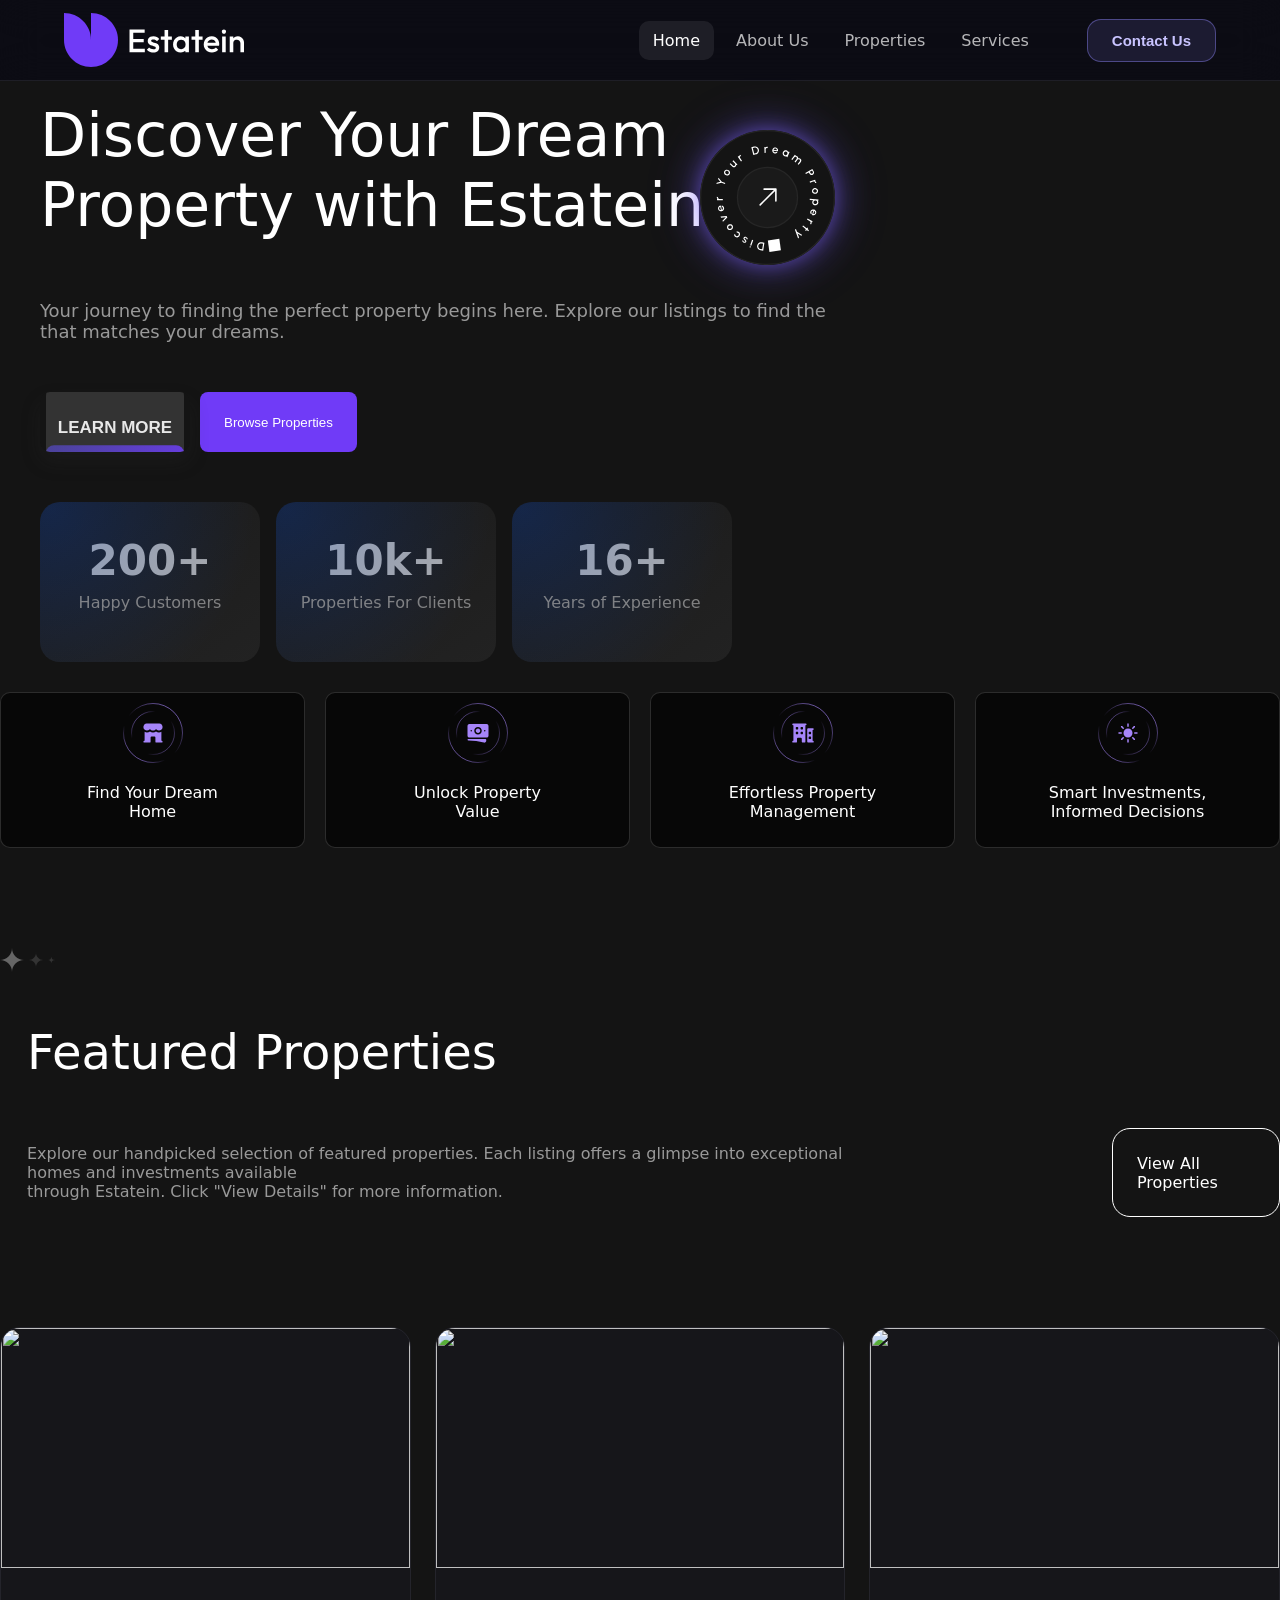
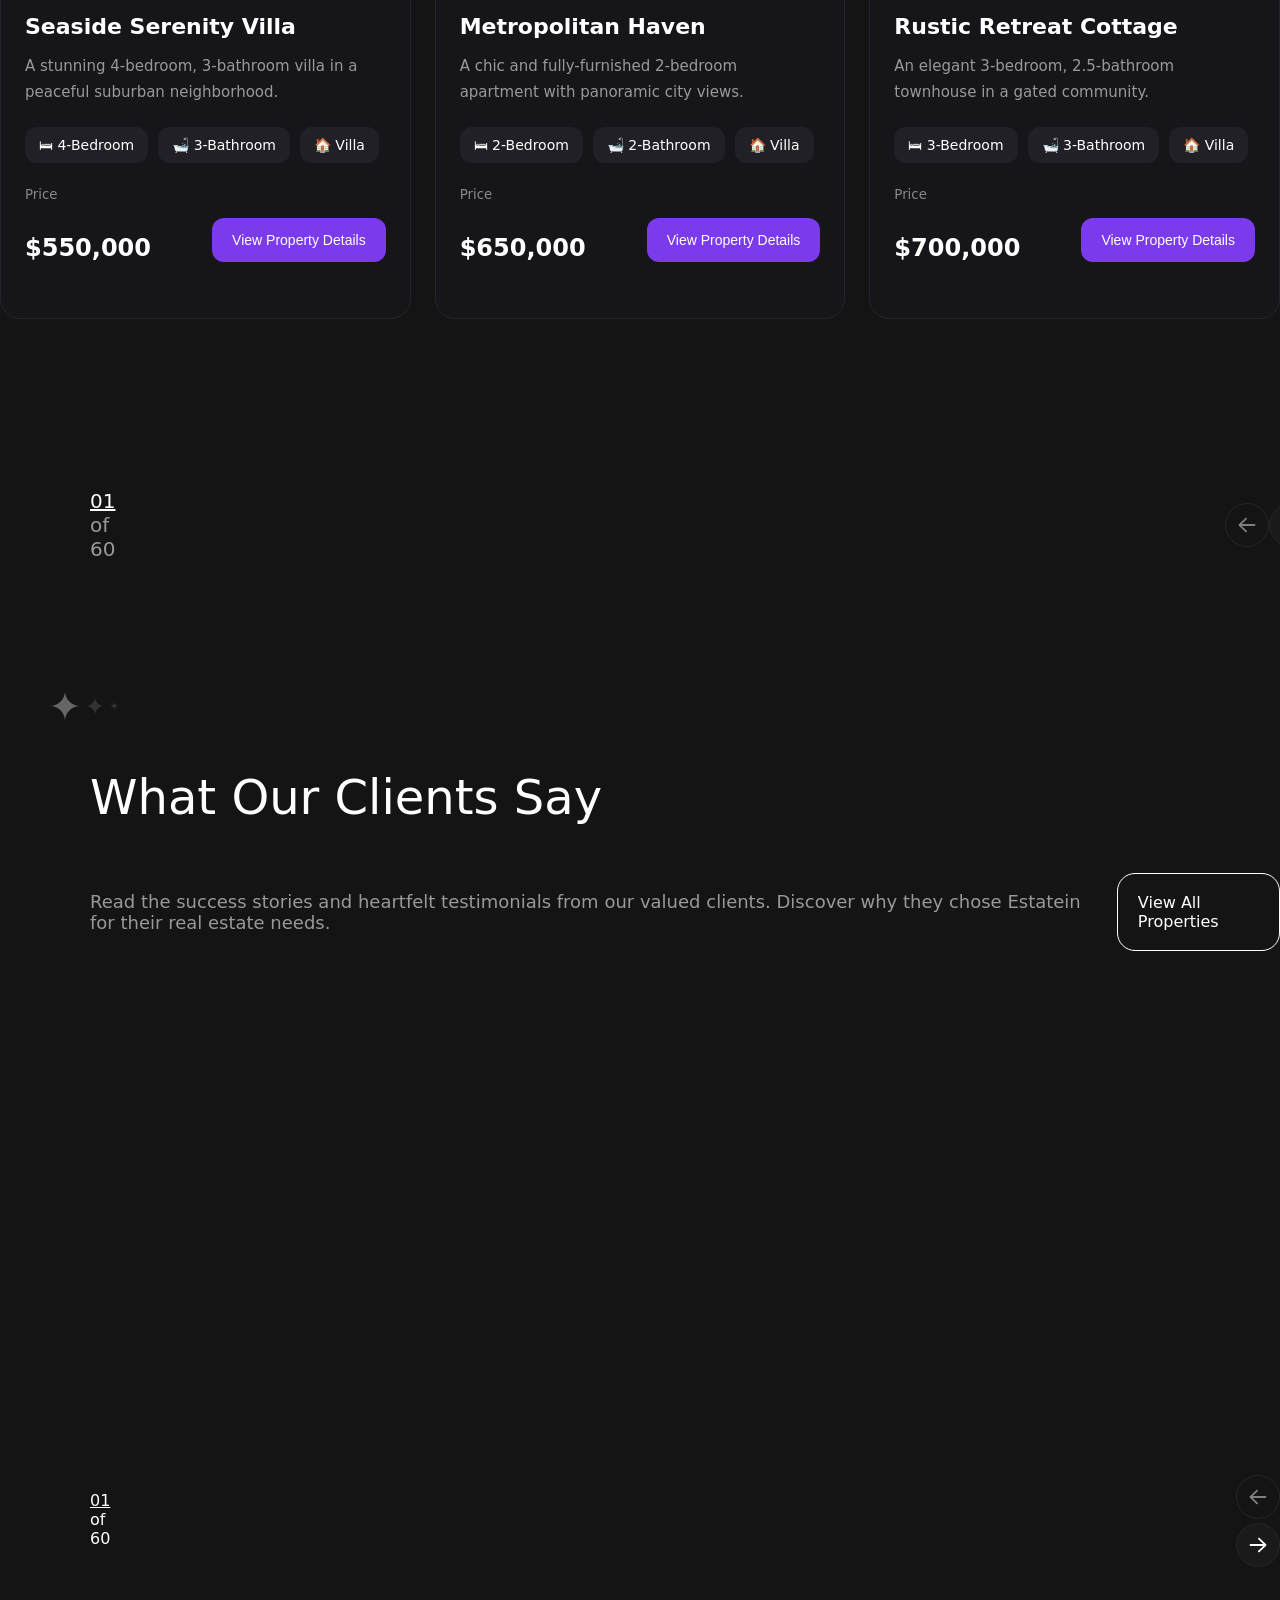
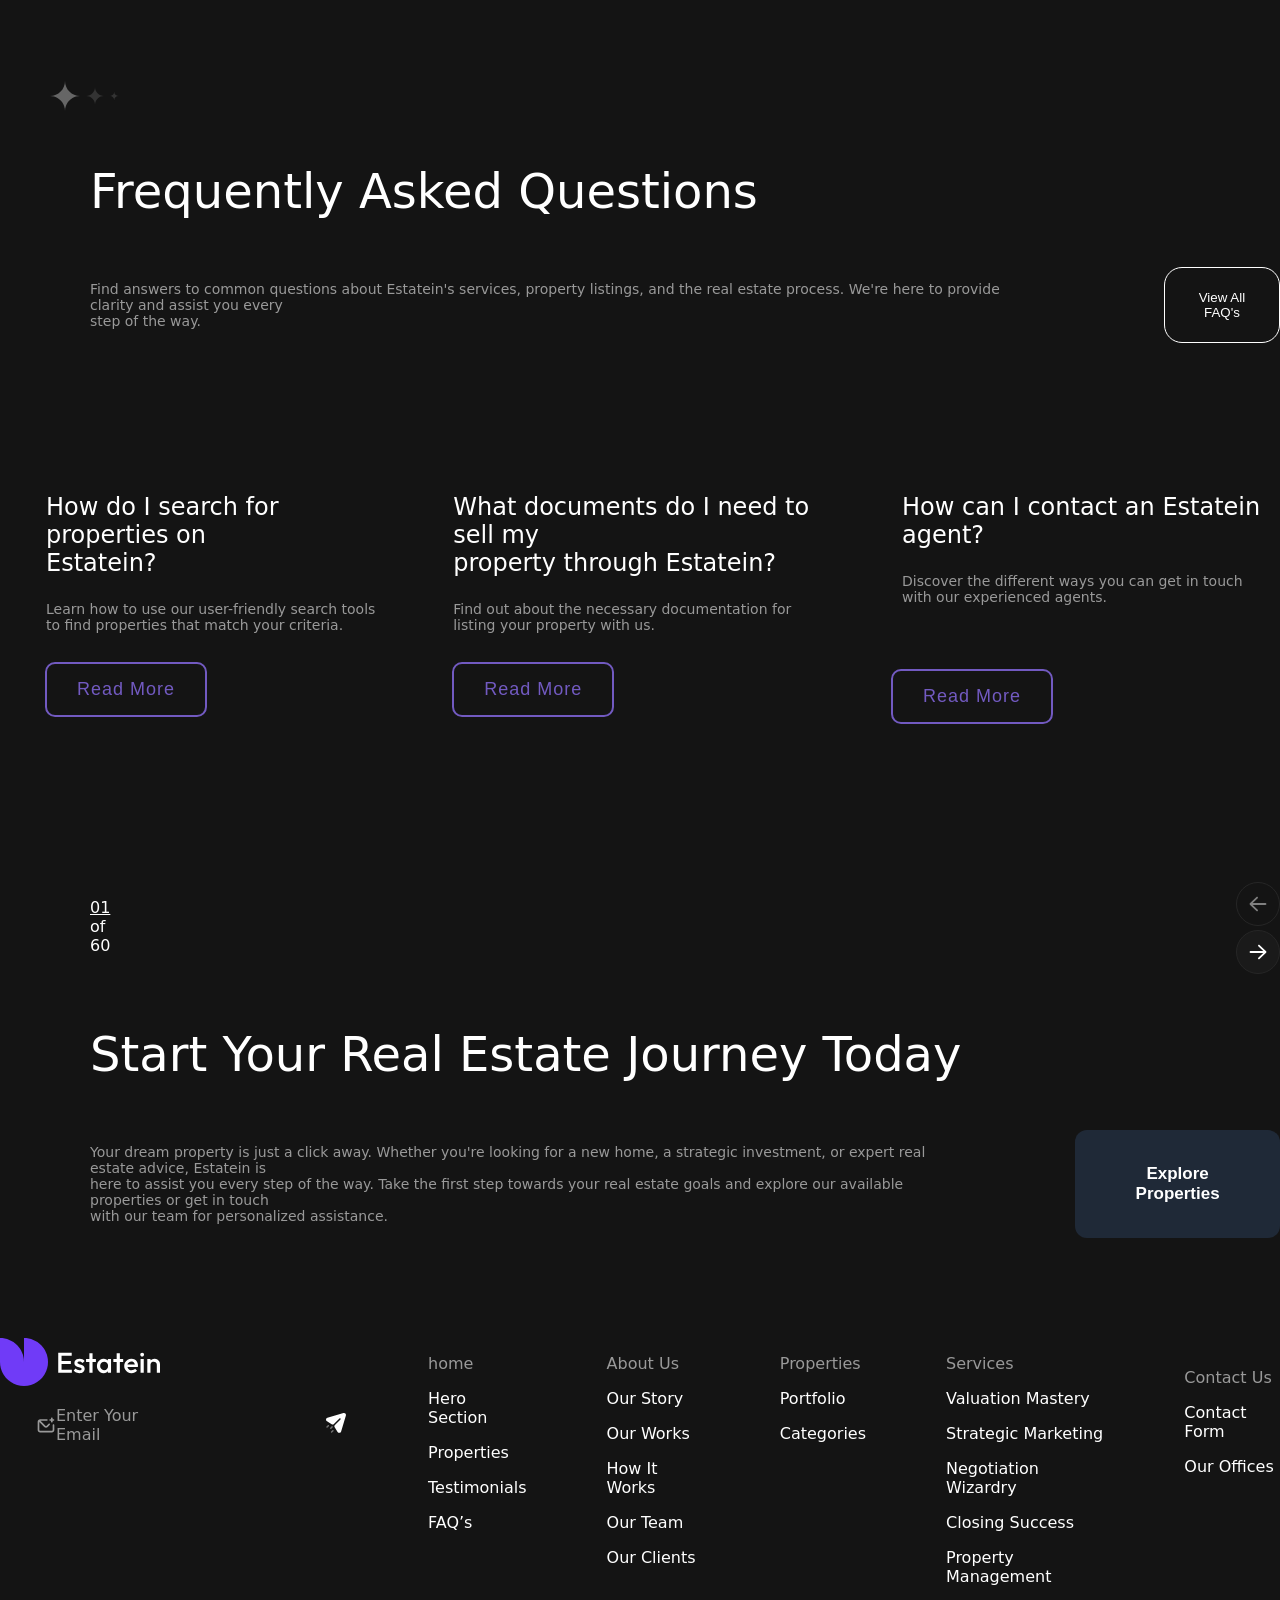
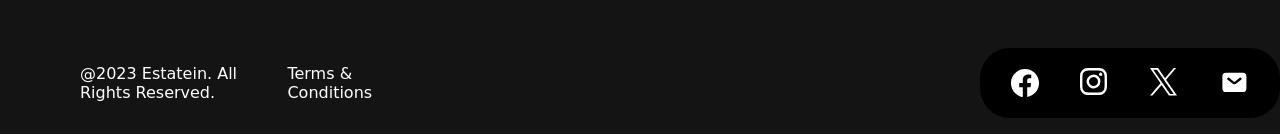
==== commit 04d2eec4: "new animshn" ====
--- a/index.html
+++ b/index.html
@@ -12,29 +12,52 @@
     />
  </head>
  <body>
-   <header class="navbar">
-            <div class="nav__wrapper">
-                <a href="./"><img class="nav__img--image" src="./aseets/icon/Logo (2).svg" alt=""></a>
-
-                <nav class="nav-container">
-                    <input type="checkbox" id="nav-toggle" class="nav-toggle">
-                    <label for="nav-toggle" class="nav-toggle-label">
-                        <span></span>
-                    </label>
-
-                    <ul class="nav-links">
-                      <div class="nav-div">
-                          <li><a href="./index.html" class="active">Home</a></li>
-                        <li><a href="./about.html">About Us</a></li>
-                        <li><a href="./Properties.html">Properties</a></li>
-                        <li><a href="./sevic.html">Services</a></li>
-                        <li class="profile-item"></li>
-                      </div>
-                        <button class="nav__bin">Contact Us</button>
-                    </ul>
-                </nav>
-            </div>
-        </header>
+  <header class="navbar">
+  <div class="nav__wrapper">
+    <a href="#">
+      <img class="nav__img--image"src="./aseets/icon/Logo (2).svg"alt="">
+    </a>
+    <input
+      type="checkbox"
+      id="nav-toggle"
+      class="nav-toggle"
+    >
+    <label
+      for="nav-toggle"
+      class="nav-toggle-label"
+    >
+      <span></span>
+    </label>
+    <nav class="nav-container">
+      <ul class="nav-links">
+        <div class="nav-div">
+          <li>
+            <a class="active" href="./index.html">
+              Home
+            </a>
+          </li>
+          <li>
+            <a href="./about.html">
+              About Us
+            </a>
+          </li>
+          <li>
+            <a href="./Properties.html">
+              Properties
+            </a>
+          </li>
+          <li>
+            <a href="./sevic.html">
+              Services
+            </a>
+          </li>
+          <li class="profile-item"></li>
+        </div>
+        <button class="nav__bin">Contact Us</button>
+      </ul>
+    </nav>
+  </div>
+</header>
     <main>
         <section class="hero">
             <div class="container">
@@ -157,7 +180,7 @@
                                 <p class="properties-titlee">Featured Properties</p>
                                 <div class="properties__btn-button">
                                     <p class="properties-infos">Explore our handpicked selection of featured properties. Each listing offers a glimpse into exceptional homes and investments available <br>through Estatein. Click "View Details" for more information.</p>
-                                    <a href="#" class="properties-all"> View All Properties</a>
+                                    <a href="./Properties.html" class="properties-all"> View All Properties</a>
                                 </div>
                             </div>
         <div class="properties-slider">
@@ -269,7 +292,7 @@
                                 <p class="say__sayy">What Our Clients Say</p>
                                 <div class="say__cards">
                                     <p class="say__the">Read the success stories and heartfelt testimonials from our valued clients. Discover why they chose Estatein for their real estate needs.</p>
-                                    <a href="#" class="say-button">View All Properties</a>
+                                    <a href="./" class="say-button">View All Properties</a>
                                 </div>
                                 <div>
                                     <div class="say__cardss">
--- a/styles/main.css
+++ b/styles/main.css
@@ -5,226 +5,218 @@
   min-width: 320px;
 }
 
-.nav .navbar {
-  z-index: 1;
-  position: sticky;
+.navbar {
+  position: fixed;
   top: 0;
-  animation: headAnim 1.3s ease-in-out forwards;
-  position: sticky;
-  padding: 10px 5%;
-}
-@keyframes headAnim {
-  0% {
+  left: 0;
+  width: 100%;
+  z-index: 1000;
+  background: rgba(10, 10, 20, 0.75);
+  backdrop-filter: blur(20px);
+  border-bottom: 1px solid rgba(255, 255, 255, 0.08);
+  animation: navbarAnim 0.8s ease;
+}
+
+@keyframes navbarAnim {
+  from {
+    opacity: 0;
+    transform: translateY(-30px);
+  }
+  to {
+    opacity: 1;
     transform: translateY(0);
-    opacity: 0;
-  }
-  100% {
-    transform: translateY(0px);
-    opacity: 1;
   }
 }
 .nav__wrapper {
+  max-width: 1280px;
+  margin: auto;
+  height: 80px;
   display: flex;
   align-items: center;
   justify-content: space-between;
-}
-.nav__logo {
+  padding: 0 5%;
+}
+
+.nav__img--image {
+  width: 180px;
+  -o-object-fit: contain;
+     object-fit: contain;
+  display: block;
+}
+
+.nav-container {
+  display: flex;
+  align-items: center;
+}
+
+.nav-toggle {
+  display: none;
+}
+
+.nav-toggle-label {
+  display: none;
+  width: 45px;
+  height: 45px;
+  align-items: center;
+  justify-content: center;
+  cursor: pointer;
+  position: relative;
+  z-index: 1200;
+}
+
+.nav-toggle-label span,
+.nav-toggle-label span::before,
+.nav-toggle-label span::after {
+  position: absolute;
+  width: 24px;
+  height: 2px;
+  background: #fff;
+  border-radius: 10px;
+  transition: 0.4s;
+}
+
+.nav-toggle-label span::before,
+.nav-toggle-label span::after {
+  content: "";
+}
+
+.nav-toggle-label span::before {
+  transform: translateY(-8px);
+}
+
+.nav-toggle-label span::after {
+  transform: translateY(8px);
+}
+
+.nav-toggle:checked + .nav-toggle-label span {
+  background: transparent;
+}
+
+.nav-toggle:checked + .nav-toggle-label span::before {
+  transform: rotate(45deg);
+}
+
+.nav-toggle:checked + .nav-toggle-label span::after {
+  transform: rotate(-45deg);
+}
+
+.nav-links {
+  display: flex;
+  align-items: center;
+  gap: 20px;
+  list-style: none;
+}
+
+.nav-div {
   display: flex;
   align-items: center;
   gap: 8px;
-  font-weight: bold;
-  font-size: 24px;
-  color: #333;
-}
-.nav__logo-icon {
-  color: #49BBBD;
-  font-size: 28px;
-}
-.nav-links li {
-  padding-top: 10px;
-}
-.nav-links {
+}
+
+.nav-div li {
   list-style: none;
-  display: flex;
-  align-items: center;
-  gap: 30px;
-  margin: 0;
-  padding: 0;
-}
-.nav-links a {
+}
+
+.nav-div a {
+  color: rgba(255, 255, 255, 0.7);
   text-decoration: none;
-  color: #5B5B5B;
   font-size: 16px;
   font-weight: 500;
+  padding: 10px 14px;
+  border-radius: 10px;
   transition: 0.3s;
 }
-.nav-links a:hover, .nav-links a.active {
-  color: #49BBBD;
-}
-.nav-container {
-  z-index: 1;
-  color: white;
-  background-color: black;
-  border-radius: 100px;
-}
-.nav-toggle, .nav-toggle-label {
-  display: none;
-}
-.nav__profile {
-  display: flex;
-  align-items: center;
-  gap: 10px;
+
+.nav-div a:hover,
+.nav-div a.active {
+  color: #fff;
+  background: rgba(255, 255, 255, 0.08);
+}
+
+.nav__bin {
+  margin-left: 16px;
+  padding: 12px 24px;
+  border-radius: 14px;
+  border: 1px solid rgba(127, 119, 221, 0.5);
+  background: rgba(127, 119, 221, 0.15);
+  color: #c9c4ff;
+  font-size: 15px;
+  font-weight: 600;
   cursor: pointer;
-}
-.nav__avatar {
-  width: 40px;
-  height: 40px;
-  border-radius: 50%;
-  -o-object-fit: cover;
-     object-fit: cover;
-}
-@media (max-width: 1024px) {
+  transition: 0.3s;
+}
+
+.nav__bin:hover {
+  background: #6f4cff;
+  color: white;
+  transform: translateY(-2px);
+}
+
+@media (max-width: 768px) {
+  .nav__bin {
+    display: none;
+  }
+  .profile-item {
+    display: none;
+  }
   .nav-toggle-label {
     display: flex;
-    align-items: center;
-    width: 30px;
-    height: 30px;
-    cursor: pointer;
-    z-index: 1001;
-    position: relative;
-  }
-  .nav-toggle-label span, .nav-toggle-label span::before, .nav-toggle-label span::after {
-    display: block;
-    background: #333;
-    height: 2px;
+  }
+  .nav-container {
+    position: fixed;
+    top: 80px;
+    left: 0;
     width: 100%;
-    position: absolute;
-    transition: 0.3s;
-  }
-  .nav-toggle-label span::before {
-    content: "";
-    top: -8px;
-  }
-  .nav-toggle-label span::after {
-    content: "";
-    bottom: -8px;
+    height: auto;
+    background: #0b0b14;
+    flex-direction: column;
+    padding: 20px 0;
+    transform: translateY(-120%);
+    opacity: 0;
+    transition: 0.4s;
+  }
+  .nav-toggle:checked ~ .nav-container {
+    transform: translateY(0);
+    opacity: 1;
   }
   .nav-links {
-    position: fixed;
-    top: 0;
-    right: -100%;
-    width: 70%;
-    height: 100vh;
-    background: black;
+    width: 100%;
     flex-direction: column;
-    justify-content: center;
-    transition: 0.5s cubic-bezier(0.77, 0.2, 0.05, 1);
-    box-shadow: -10px 0 20px rgba(0, 0, 0, 0.1);
-  }
-  .nav-links a {
-    color: white;
-  }
-  .nav-toggle:checked ~ .nav-links {
-    right: 0;
-  }
-  .nav-toggle:checked + .nav-toggle-label span {
-    background: transparent;
-  }
-  .nav-toggle:checked + .nav-toggle-label span::before {
-    transform: rotate(45deg);
-    top: 0;
-  }
-  .nav-toggle:checked + .nav-toggle-label span::after {
-    transform: rotate(-45deg);
-    bottom: 0;
-  }
-  .nav__profile-item {
+  }
+  .nav-div {
+    width: 100%;
+    padding: 20px;
+    gap: 14px;
+    display: flex;
+    flex-direction: column;
+  }
+  .nav-div li {
+    width: 100%;
+  }
+  .nav-div a {
+    width: 100%;
+    display: block;
+    padding: 16px 20px;
+    border-radius: 16px;
+    border: 1px solid rgba(255, 255, 255, 0.1);
+    background: rgba(255, 255, 255, 0.04);
+    backdrop-filter: blur(14px);
+    color: white;
+  }
+  .nav-div a:hover {
+    background: rgba(255, 255, 255, 0.1);
+    border: 1px solid rgba(255, 255, 255, 0.2);
+    transform: translateX(6px);
+  }
+  .profile-item {
     margin-top: 20px;
-    border-top: 1px solid #eee;
-    padding-top: 20px;
-  }
-}
-.nav__menu-img {
-  cursor: pointer;
-}
-.nav__wrapper {
-  display: flex;
-  padding: 20px 16px;
-  align-items: center;
-  justify-content: center;
-  justify-content: space-between;
-}
-.nav__ul {
-  display: none;
-}
-.nav__btn {
-  display: none;
-}
-.nav__bin {
-  display: none;
-  padding: 10px 20px;
-  text-transform: uppercase;
-  border-radius: 8px;
-  font-size: 18px;
-  color: rgba(255, 255, 255, 0.5019607843);
-  text-shadow: none;
-  background: transparent;
-  cursor: pointer;
-  box-shadow: transparent;
-  border: 1px solid rgba(255, 255, 255, 0.5019607843);
-  transition: 0.5s ease;
-  -webkit-user-select: none;
-     -moz-user-select: none;
-          user-select: none;
-}
-.nav__bin:hover,
-.nav :focus {
-  color: #ffffff;
-  background: #008cff;
-  border: 1px solid #008cff;
-  text-shadow: 0 0 5px #ffffff, 0 0 10px #ffffff, 0 0 20px #ffffff;
-  box-shadow: 0 0 5px #008cff, 0 0 20px #008cff, 0 0 50px #008cff, 0 0 100px #008cff;
-}
-
-@media (min-width: 1240px) {
-  .nav-div {
-    gap: 24px;
-    display: flex;
-    margin-right: 320px;
   }
   .nav__bin {
-    display: block;
-  }
-  .nav__wrapper {
-    align-items: center;
-    display: flex;
-  }
-  .nav__img {
-    display: none;
-  }
-  .nav__ul {
-    display: flex;
-    gap: 30px;
-    color: white;
-    font-size: 18px;
-  }
-  .nav__btn {
-    padding: 16px 24px;
-    font-size: 18px;
-    background-color: black;
-    border: 1px solid white;
-    color: white;
-    border-radius: 8px;
-    display: flex;
-    cursor: pointer;
-  }
-  .nav__btn:hover {
-    background: rgba(0, 0, 255, 0.454);
-    transition: 2s;
-    transform: scale(1.1);
+    width: calc(100% - 60px);
+    margin: 20px 30px 0;
   }
   .nav__img--image {
-    margin-left: 20px;
+    width: 150px;
   }
 }
 .hero__wrapper {
@@ -245,7 +237,7 @@
 }
 .hero__infos {
   color: rgb(153, 153, 153);
-  font-size: 14px;
+  font-size: 12px;
   margin-left: 16px;
 }
 .hero__image {
@@ -907,7 +899,7 @@
   color: white;
 }
 .say__say {
-  font-size: 14px;
+  font-size: 12px;
   color: rgb(153, 153, 153);
   margin-left: 16px;
 }
@@ -2863,27 +2855,27 @@
 }
 .find__imgg {
   left: 33px;
-  top: 426px;
+  top: 335px;
   position: absolute;
 }
 .find__image {
   left: 33px;
-  top: 490px;
+  top: 400px;
   position: absolute;
 }
 .find__imm {
   left: 34px;
-  top: 628px;
+  top: 470px;
   position: absolute;
 }
 .find__ii {
   left: 36px;
-  top: 560px;
+  top: 536px;
   position: absolute;
 }
 .find__imggg {
   left: 33px;
-  top: 692px;
+  top: 600px;
   position: absolute;
 }
 
@@ -2916,27 +2908,27 @@
   }
   .find__imgg {
     left: 95px;
-    top: 610px;
+    top: 518px;
     position: absolute;
   }
   .find__image {
     left: 361px;
-    top: 610px;
+    top: 518px;
     position: absolute;
   }
   .find__imm {
     left: 640px;
-    top: 610px;
+    top: 518px;
     position: absolute;
   }
   .find__ii {
     left: 916px;
-    top: 610px;
+    top: 518px;
     position: absolute;
   }
   .find__imggg {
     left: 1190px;
-    top: 610px;
+    top: 518px;
     position: absolute;
   }
   .find__info {
@@ -3774,16 +3766,10 @@
     border-radius: 16px;
     transition: 0.4s;
   }
-  .unlock {
-    /* HOVER */
-  }
   .unlock__card:hover {
     transform: translateY(-10px);
     box-shadow: 0 20px 40px rgba(123, 47, 247, 0.4);
   }
-  .unlock {
-    /* ICON */
-  }
   .unlock__flex {
     display: flex;
     align-items: center;
@@ -3794,9 +3780,6 @@
   }
   .unlock__unlock__card:hover img {
     transform: scale(1.2) rotate(10deg);
-  }
-  .unlock {
-    /* TEXT */
   }
   .unlock__dis {
     margin-top: 10px;
@@ -3815,16 +3798,10 @@
     border-radius: 16px;
     transition: 0.4s;
   }
-  .unlock {
-    /* HOVER */
-  }
   .unlock__carddd:hover {
     transform: translateY(-10px);
     box-shadow: 0 20px 40px rgba(123, 47, 247, 0.4);
   }
-  .unlock {
-    /* ICON */
-  }
   .unlock__flex {
     display: flex;
     align-items: center;
@@ -3835,9 +3812,6 @@
   }
   .unlock__carddd:hover img {
     transform: scale(1.2) rotate(10deg);
-  }
-  .unlock {
-    /* TEXT */
   }
   .unlock__dis {
     margin-top: 10px;
@@ -3846,9 +3820,6 @@
   }
   .unlock__carddd:hover .unlock__dis {
     transform: translateX(5px);
-  }
-  .unlock {
-    /* From Uiverse.io by adamgiebl */
   }
   .unlock__button {
     position: relative;
@@ -3895,6 +3866,239 @@
   }
   .unlock__button:active {
     transform: scale(0.95);
+  }
+  .unlock {
+    /* ===== UNLOCK CARDS WRAPPER ===== */
+  }
+  .unlock .unlock__cards {
+    display: grid;
+    grid-template-columns: repeat(4, 1fr);
+    gap: 18px;
+    max-width: 960px;
+    width: 100%;
+    margin: 0 auto;
+  }
+  .unlock {
+    /* ===== SINGLE CARD ===== */
+    /* ===== FLEX (icon + title row) ===== */
+    /* ===== ICON ===== */
+    /* ===== CARD TITLE (p inside flex) ===== */
+    /* ===== DESCRIPTION ===== */
+    /* ===== BOTTOM CTA CARD (unlock__cardd) ===== */
+    /* ===== SECOND CTA (unlock__carddd) ===== */
+    font-family: "DM Sans", sans-serif;
+  }
+}
+@media (min-width: 1240px) and (max-width: 768px) {
+  .unlock .unlock__cards {
+    grid-template-columns: repeat(2, 1fr);
+  }
+}
+@media (min-width: 1240px) and (max-width: 480px) {
+  .unlock .unlock__cards {
+    grid-template-columns: 1fr;
+  }
+}
+@media (min-width: 1240px) {
+  .unlock .unlock__card {
+    position: relative;
+    background: rgba(255, 255, 255, 0.03);
+    border: 1px solid rgba(255, 255, 255, 0.07);
+    border-radius: 24px;
+    padding: 32px 20px 28px;
+    display: flex;
+    flex-direction: column;
+    align-items: center;
+    gap: 20px;
+    cursor: pointer;
+    overflow: hidden;
+    transition: transform 0.4s cubic-bezier(0.22, 0.68, 0, 1.3), border-color 0.35s ease, box-shadow 0.4s ease, background 0.35s ease;
+    animation: fadeUp 0.6s ease both;
+  }
+  .unlock .unlock__card:nth-child(1) {
+    animation-delay: 0.05s;
+  }
+  .unlock .unlock__card:nth-child(2) {
+    animation-delay: 0.15s;
+  }
+  .unlock .unlock__card:nth-child(3) {
+    animation-delay: 0.25s;
+  }
+  .unlock .unlock__card:nth-child(4) {
+    animation-delay: 0.35s;
+  }
+  @keyframes fadeUp {
+    from {
+      opacity: 0;
+      transform: translateY(24px);
+    }
+    to {
+      opacity: 1;
+      transform: translateY(0);
+    }
+  }
+  .unlock .unlock__card::before {
+    content: "";
+    position: absolute;
+    top: 0;
+    left: 20%;
+    right: 20%;
+    height: 1px;
+    background: linear-gradient(90deg, transparent, rgba(160, 120, 255, 0.6), transparent);
+    opacity: 0;
+    transition: opacity 0.35s ease;
+  }
+  .unlock .unlock__card::after {
+    content: "";
+    position: absolute;
+    inset: 0;
+    border-radius: 24px;
+    background: radial-gradient(ellipse 80% 60% at 50% 0%, rgba(120, 80, 255, 0.1) 0%, transparent 70%);
+    opacity: 0;
+    transition: opacity 0.4s ease;
+  }
+  .unlock .unlock__card:hover {
+    transform: translateY(-8px) scale(1.02);
+    border-color: rgba(140, 100, 255, 0.45);
+    background: rgba(255, 255, 255, 0.055);
+    box-shadow: 0 0 0 1px rgba(140, 100, 255, 0.2), 0 20px 60px rgba(100, 60, 220, 0.28), 0 8px 24px rgba(0, 0, 0, 0.5), inset 0 1px 0 rgba(255, 255, 255, 0.06);
+  }
+  .unlock .unlock__card:hover::before {
+    opacity: 1;
+  }
+  .unlock .unlock__card:hover::after {
+    opacity: 1;
+  }
+  .unlock .unlock__card:active {
+    transform: translateY(-4px) scale(1.01);
+  }
+  .unlock .unlock__flex {
+    display: flex;
+    flex-direction: column;
+    align-items: center;
+    gap: 16px;
+    z-index: 1;
+    width: 100%;
+  }
+  .unlock .unlock__flex img {
+    width: 72px;
+    height: 72px;
+    border-radius: 50%;
+    border: 1.5px solid rgba(130, 90, 255, 0.3);
+    background: rgba(110, 70, 255, 0.07);
+    padding: 18px;
+    -o-object-fit: contain;
+       object-fit: contain;
+    transition: border-color 0.35s ease, background 0.35s ease, transform 0.35s ease;
+  }
+  .unlock .unlock__card:hover .unlock__flex img {
+    border-color: rgba(160, 120, 255, 0.65);
+    background: rgba(120, 80, 255, 0.14);
+    transform: scale(1.08);
+    box-shadow: 0 0 24px rgba(120, 80, 255, 0.35), inset 0 0 14px rgba(120, 80, 255, 0.1);
+  }
+  .unlock .unlock__flex p {
+    font-size: 14px;
+    font-weight: 500;
+    color: rgba(220, 215, 240, 0.85);
+    text-align: center;
+    line-height: 1.5;
+    letter-spacing: 0.01em;
+    transition: color 0.3s ease;
+  }
+  .unlock .unlock__card:hover .unlock__flex p {
+    color: rgba(240, 236, 255, 0.98);
+  }
+  .unlock .unlock__dis {
+    font-size: 13px;
+    font-weight: 400;
+    color: rgba(180, 170, 210, 0.55);
+    text-align: center;
+    line-height: 1.6;
+    z-index: 1;
+    transition: color 0.3s ease;
+  }
+  .unlock .unlock__card:hover .unlock__dis {
+    color: rgba(200, 190, 230, 0.75);
+  }
+  .unlock .unlock__cardd {
+    grid-column: 1/-1;
+    background: rgba(120, 80, 255, 0.06);
+    border: 1px solid rgba(130, 90, 255, 0.2);
+    border-radius: 24px;
+    padding: 32px 28px;
+    display: flex;
+    flex-direction: column;
+    align-items: flex-start;
+    gap: 12px;
+  }
+  .unlock .unlock__the {
+    font-size: 22px;
+    font-weight: 600;
+    color: rgba(230, 225, 255, 0.95);
+    line-height: 1.3;
+  }
+  .unlock .unlock__btn {
+    background: rgba(120, 80, 255, 0.15);
+    border: 1px solid rgba(130, 90, 255, 0.4);
+    border-radius: 12px;
+    padding: 10px 24px;
+    font-size: 14px;
+    font-weight: 500;
+    color: #b89fff;
+    cursor: pointer;
+    transition: background 0.3s ease, border-color 0.3s ease, transform 0.2s ease;
+  }
+  .unlock .unlock__btn:hover {
+    background: rgba(130, 90, 255, 0.25);
+    border-color: rgba(150, 110, 255, 0.6);
+    transform: translateY(-2px);
+  }
+  .unlock .unlock__ready {
+    font-size: 13px;
+    color: rgba(170, 160, 200, 0.5);
+    line-height: 1.6;
+  }
+  .unlock .unlock__carddd {
+    grid-column: 1/-1;
+    background: rgba(255, 255, 255, 0.02);
+    border: 1px solid rgba(255, 255, 255, 0.06);
+    border-radius: 24px;
+    padding: 28px;
+    display: flex;
+    align-items: center;
+    gap: 20px;
+  }
+  .unlock .unlock__learm {
+    display: flex;
+    flex-direction: column;
+    gap: 10px;
+  }
+  .unlock .unlock__today {
+    font-size: 18px;
+    font-weight: 500;
+    color: rgba(225, 220, 250, 0.9);
+  }
+  .unlock .unlock__button {
+    background: linear-gradient(135deg, rgba(120, 80, 255, 0.3), rgba(90, 50, 200, 0.3));
+    border: 1px solid rgba(130, 90, 255, 0.45);
+    border-radius: 12px;
+    padding: 10px 28px;
+    font-size: 14px;
+    font-weight: 500;
+    color: #c4a8ff;
+    cursor: pointer;
+  }
+  .unlock .unlock__button:hover {
+    background: linear-gradient(135deg, rgba(140, 100, 255, 0.4), rgba(110, 70, 220, 0.4));
+    transform: translateY(-2px);
+    box-shadow: 0 8px 24px rgba(100, 60, 220, 0.3);
+  }
+  .unlock .unlock__to {
+    font-size: 13px;
+    color: rgba(160, 150, 190, 0.5);
+    line-height: 1.65;
+    max-width: 600px;
   }
 }
 .smart__img {
